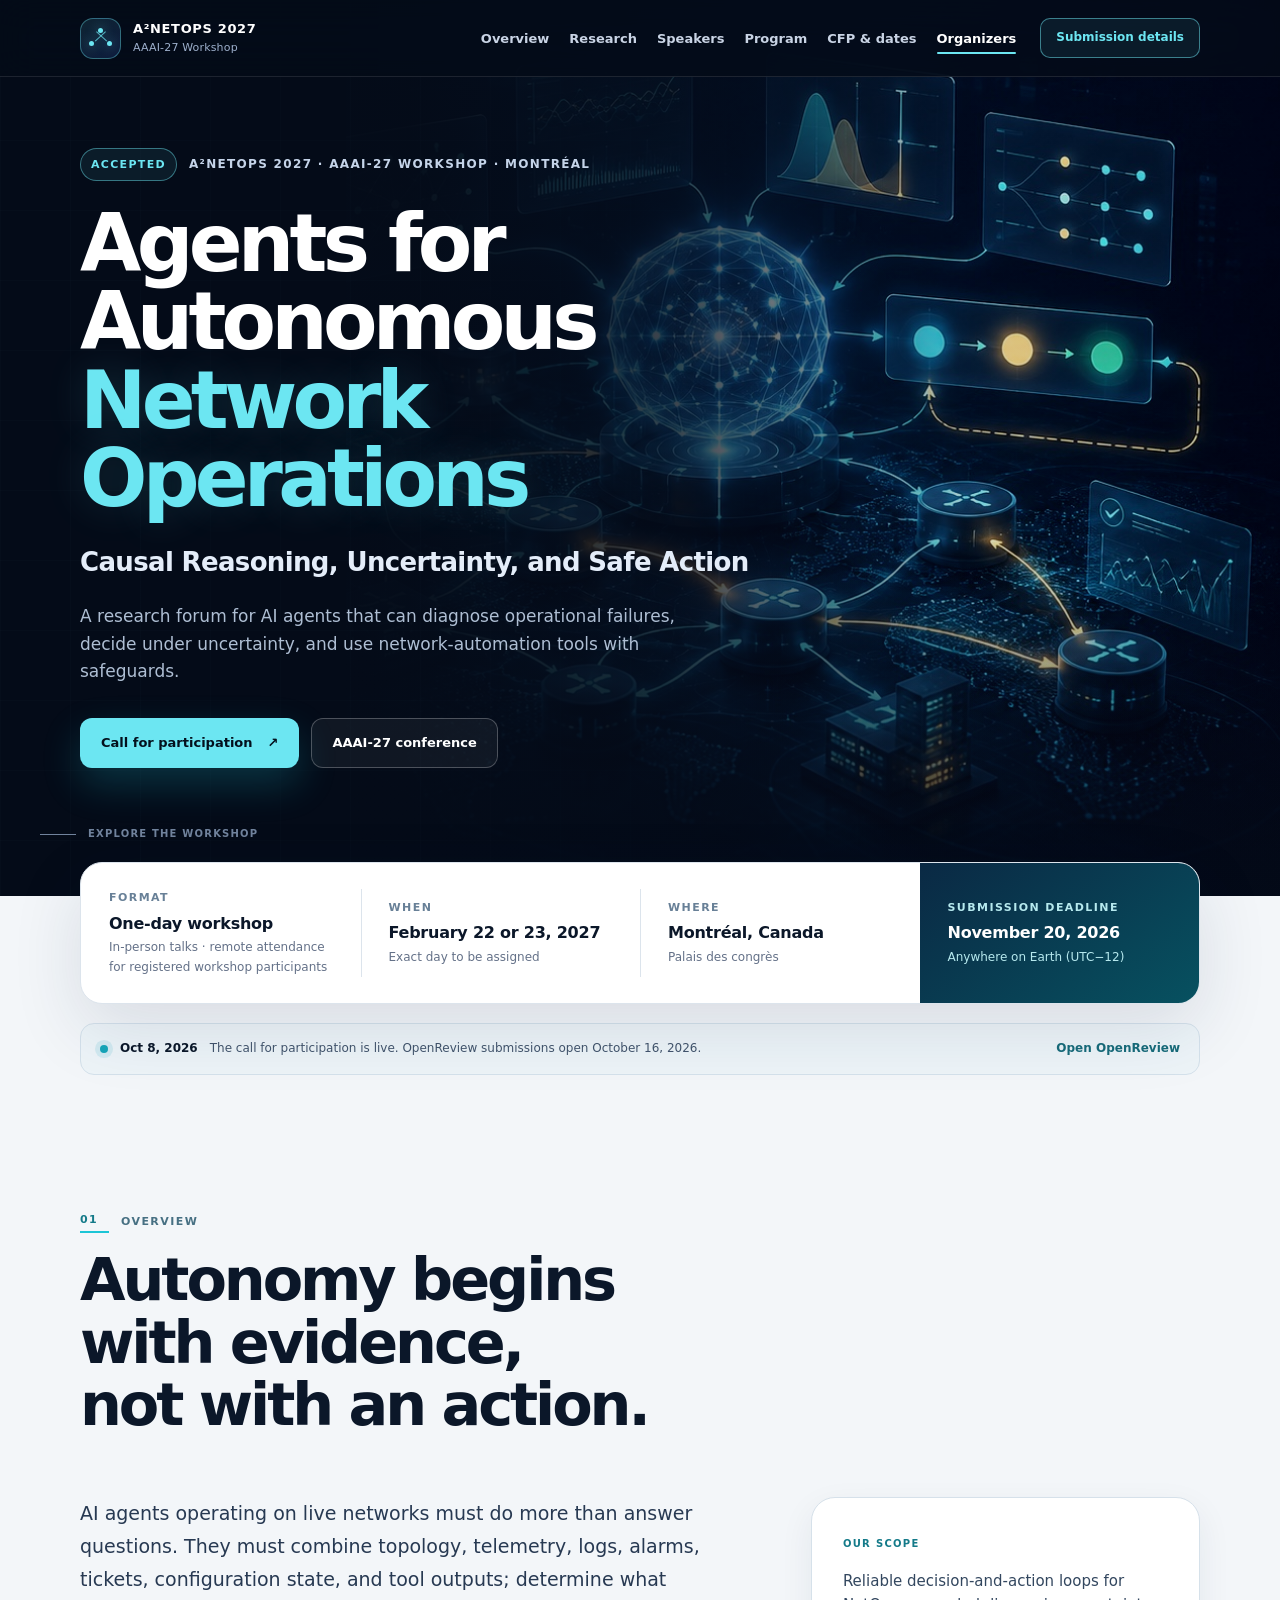
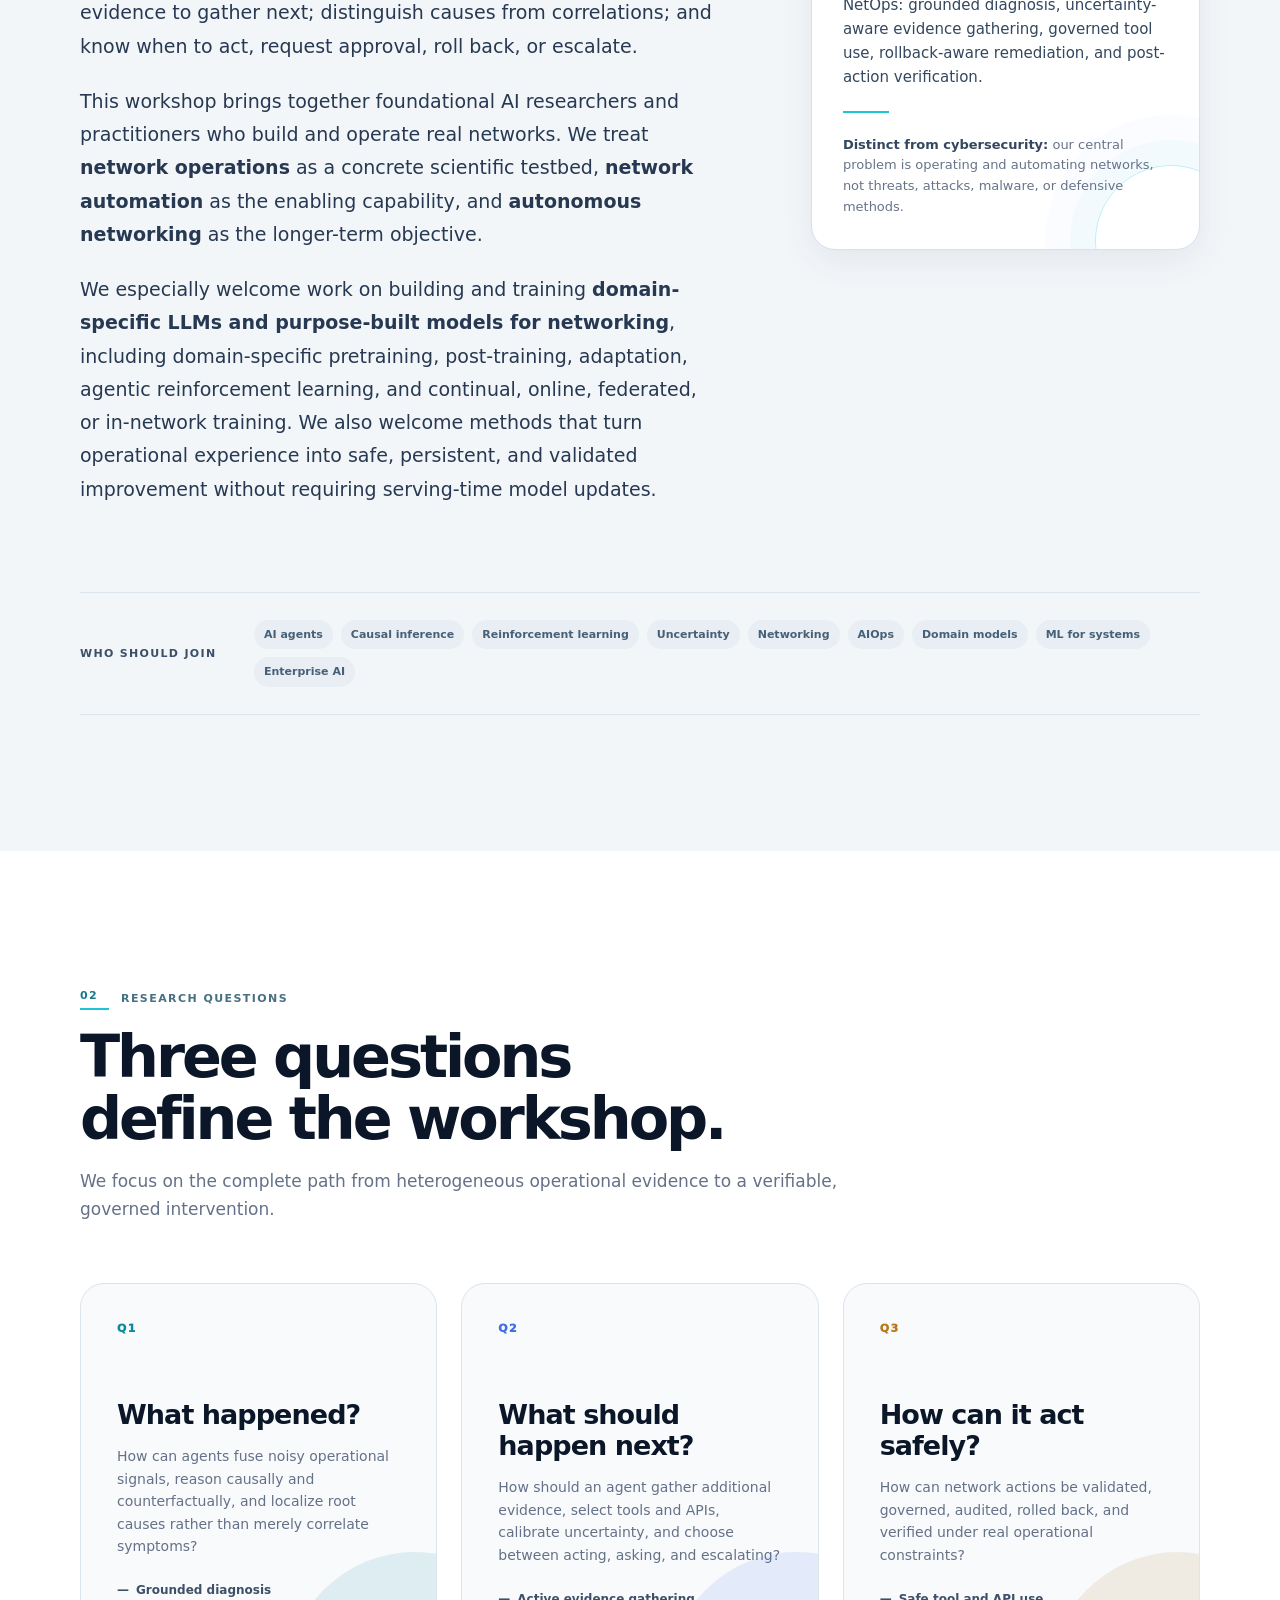
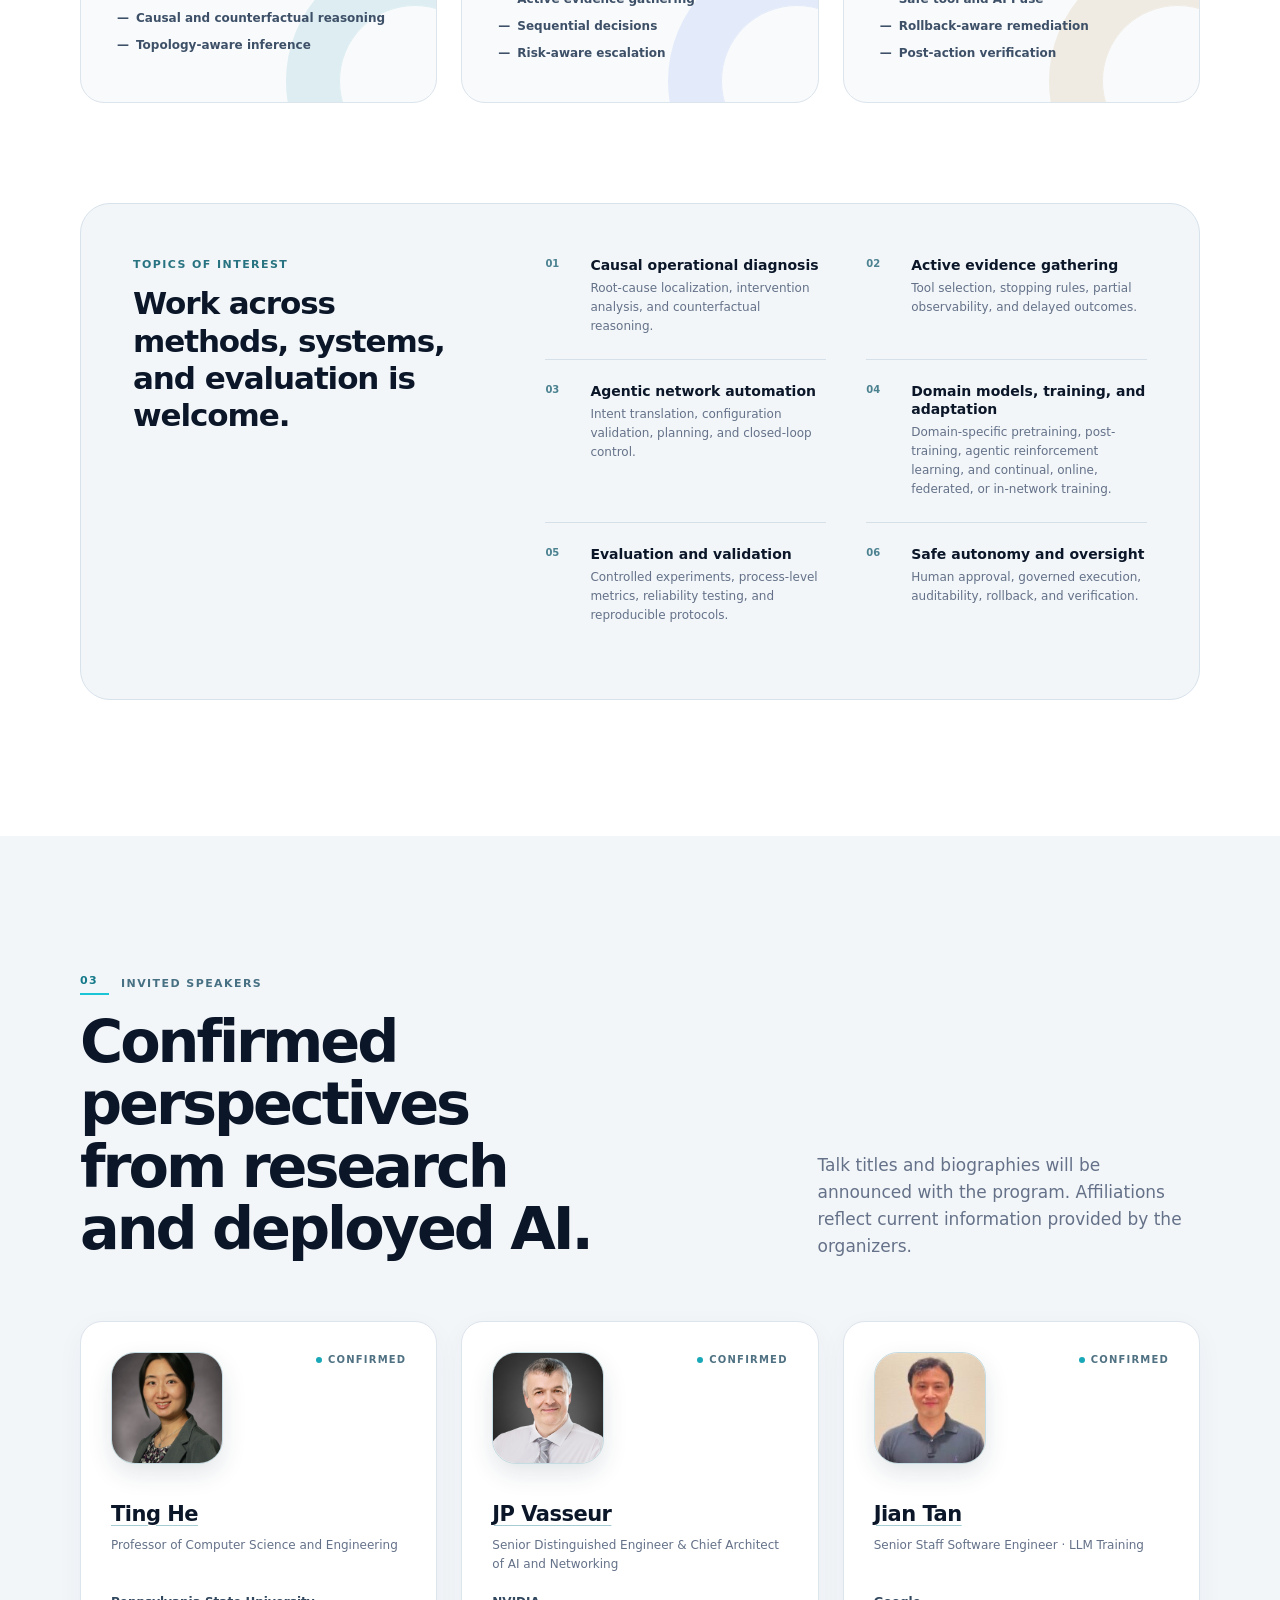
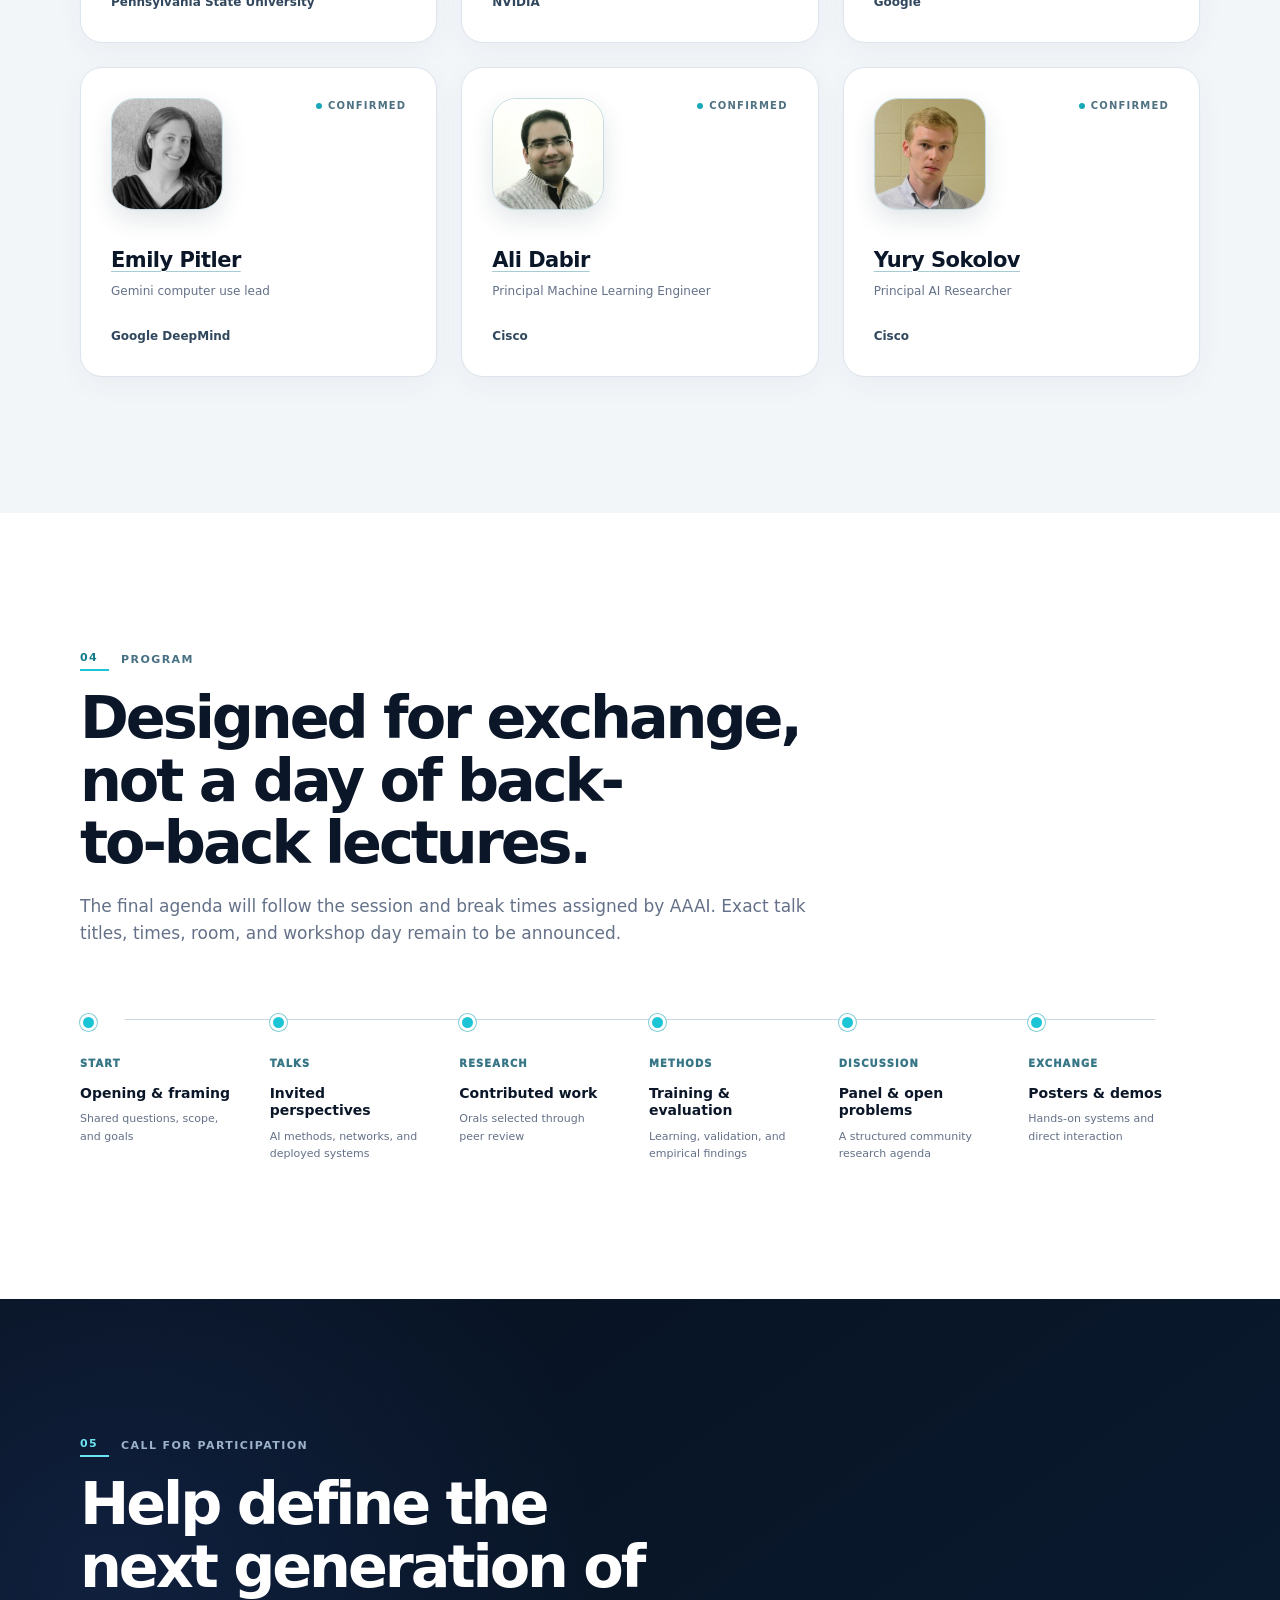
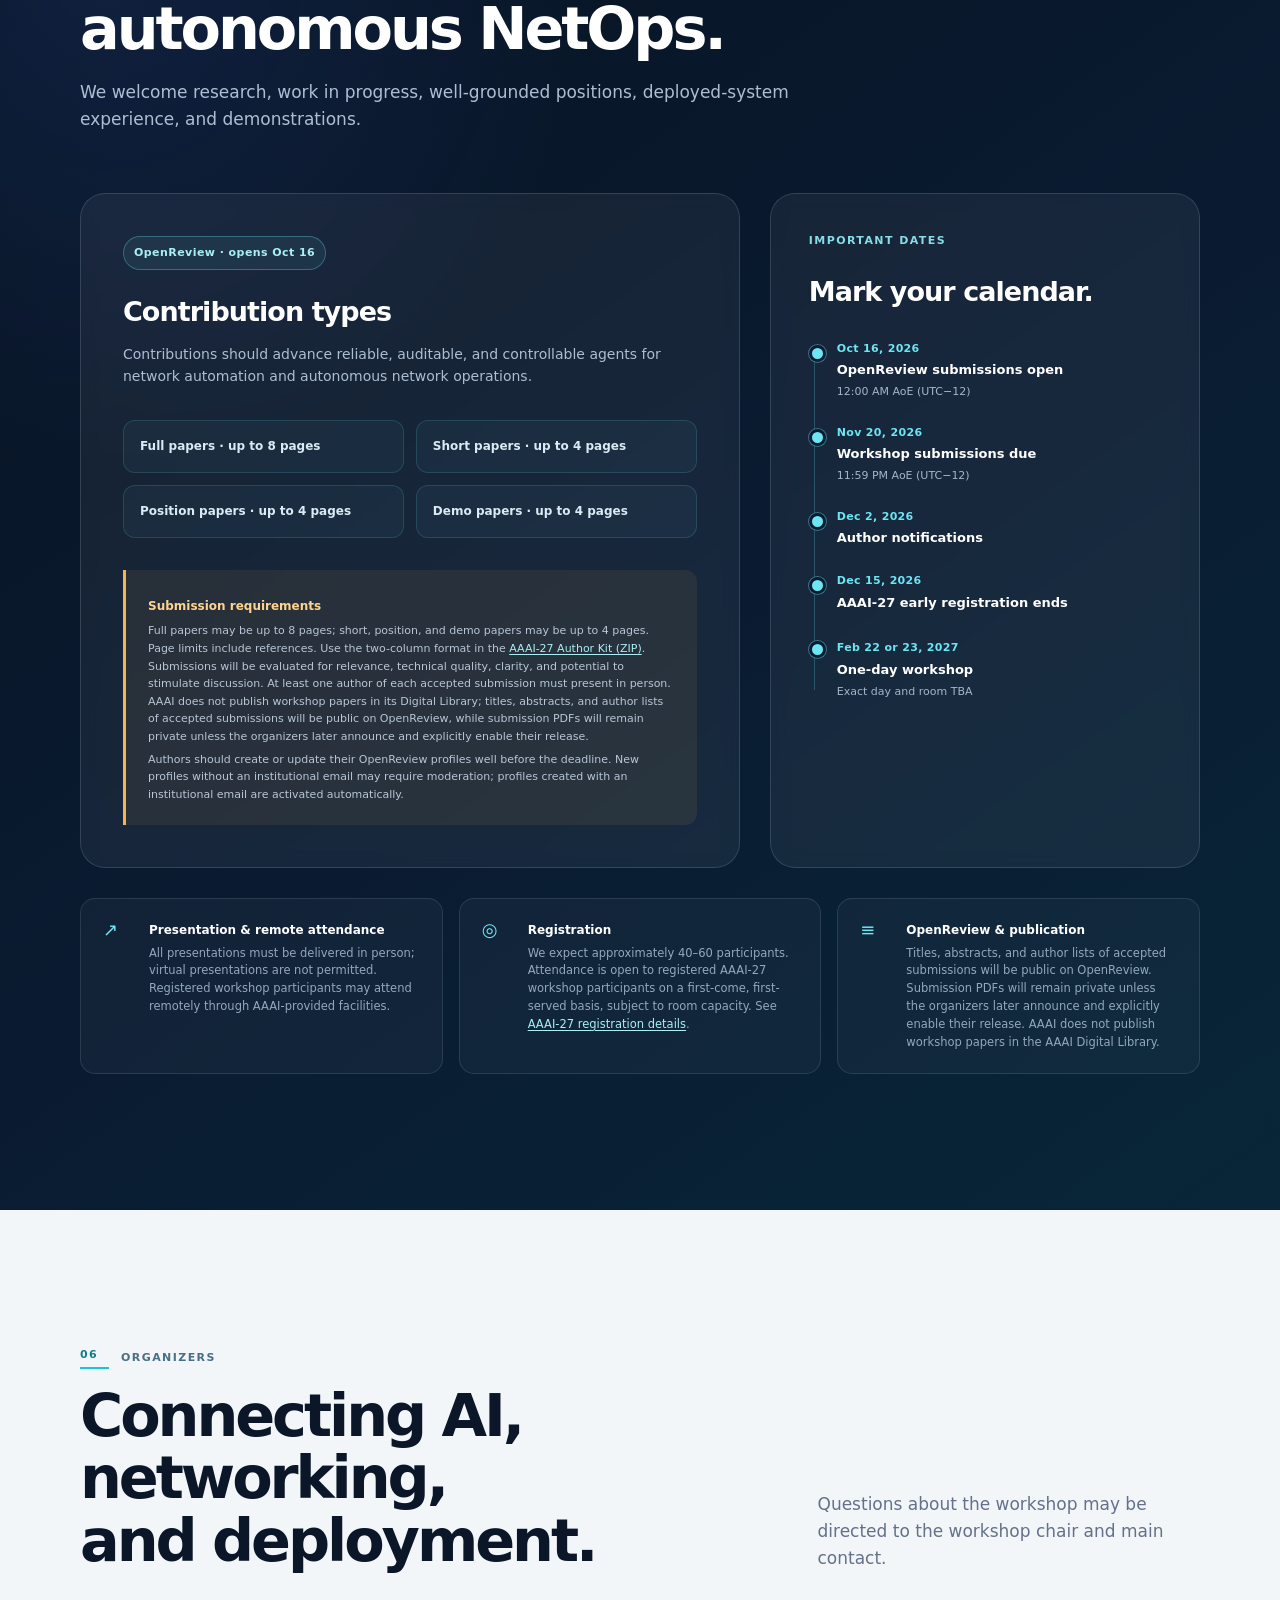
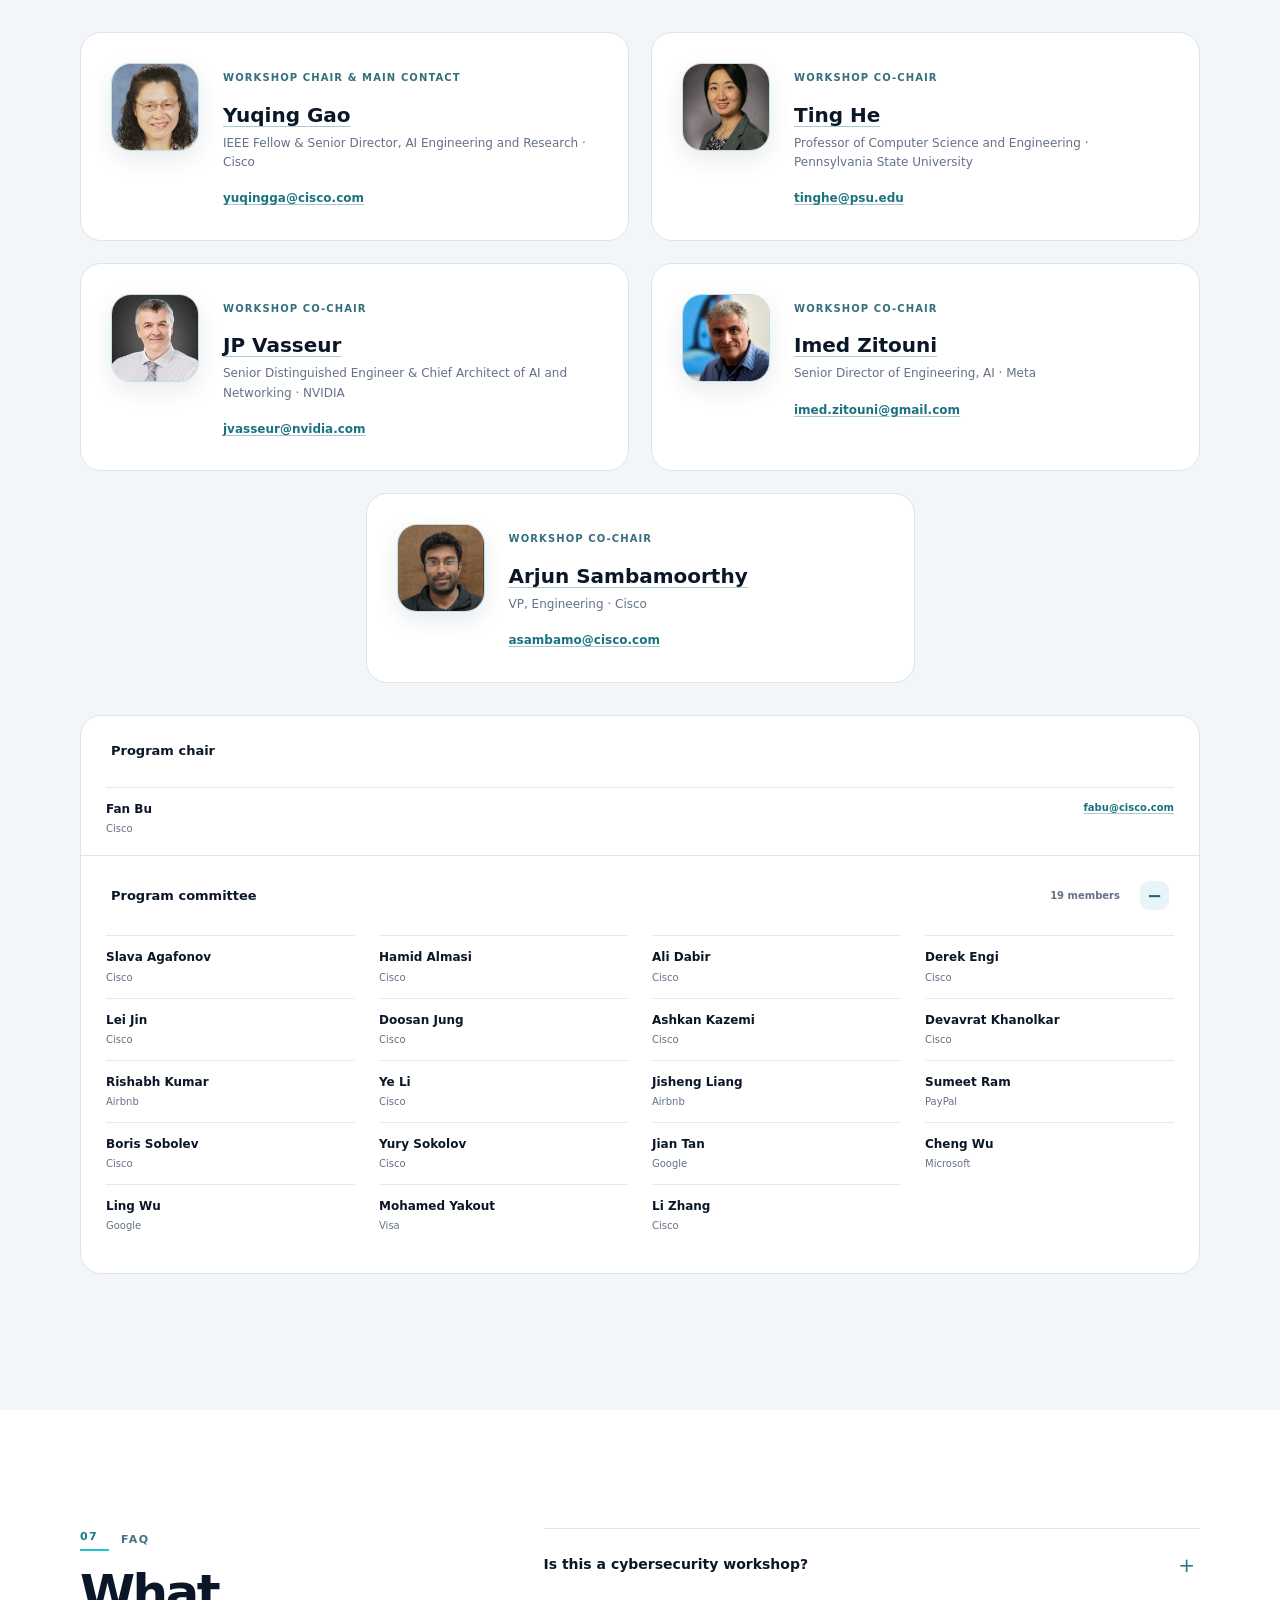
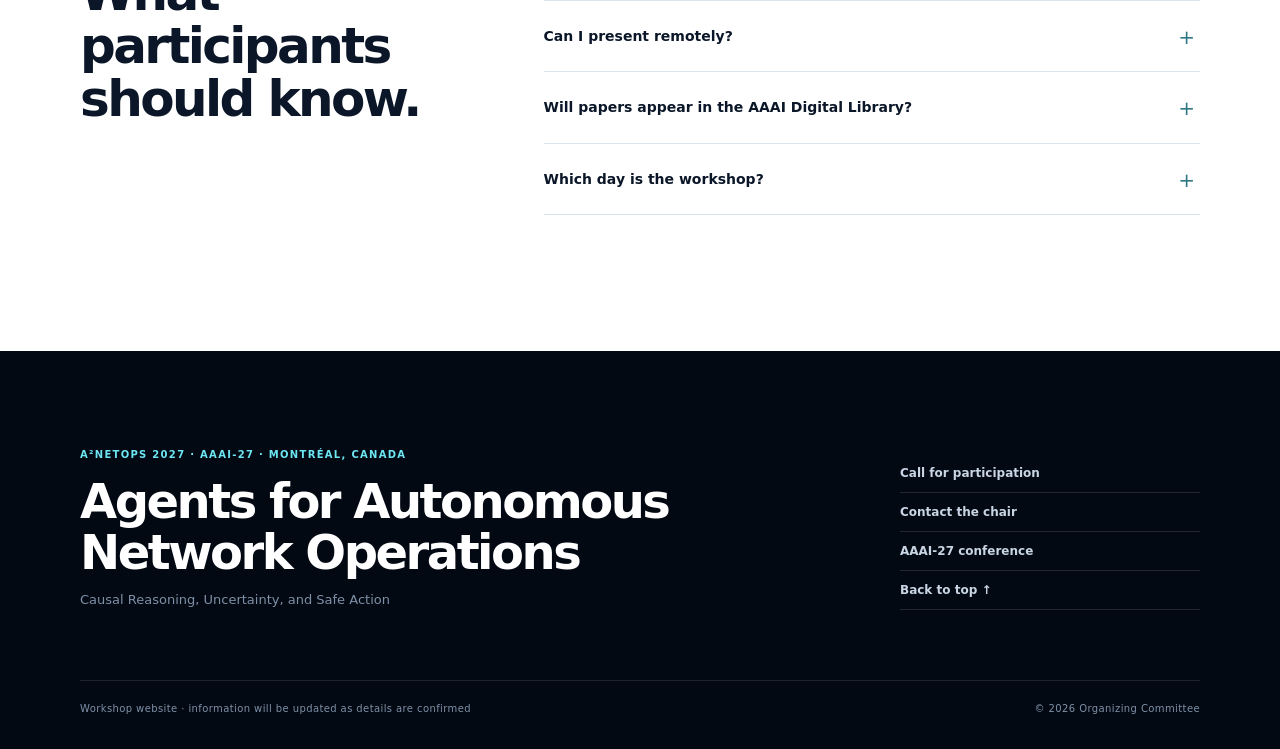
==== index.html @ fc9bc971 "Update Emily Pitler role" ====
<!doctype html>
<html lang="en">
<head>
  <meta charset="utf-8">
  <meta name="viewport" content="width=device-width, initial-scale=1">
  <meta name="description" content="A2NetOps 2027, the AAAI-27 workshop on reliable AI agents for autonomous network operations, causal reasoning, uncertainty, and safe action.">
  <meta name="theme-color" content="#040b18">
  <meta property="og:type" content="website">
  <meta property="og:title" content="A2NetOps 2027 | AAAI-27 Workshop on Autonomous Network Operations">
  <meta property="og:description" content="Causal reasoning, calibrated uncertainty, and safe agentic automation for autonomous network operations.">
  <meta property="og:url" content="https://a2netops.github.io/">
  <meta property="og:image" content="https://a2netops.github.io/assets/hero-autonomous-netops.jpg">
  <meta property="og:image:alt" content="Abstract network topology connected to an AI reasoning and control loop">
  <meta name="twitter:card" content="summary_large_image">
  <title>A2NetOps 2027 | AAAI-27 Workshop on Autonomous Network Operations</title>
  <link rel="canonical" href="https://a2netops.github.io/">
  <link rel="icon" href="assets/favicon.svg" type="image/svg+xml">
  <link rel="preload" as="image" href="assets/hero-autonomous-netops.jpg">
  <link rel="stylesheet" href="styles.css?v=20260928-unified">
  <script src="site.js" defer></script>
</head>
<body>
  <a class="skip-link" href="#main">Skip to main content</a>

  <header class="site-header">
    <nav class="nav-shell" aria-label="Primary navigation">
      <a class="brand" href="#top" aria-label="A2NetOps 2027 workshop home">
        <span class="brand-signal" aria-hidden="true"><i></i><i></i><i></i></span>
        <span class="brand-copy"><strong>A²NetOps 2027</strong><small>AAAI-27 Workshop</small></span>
      </a>
      <button class="nav-toggle" type="button" aria-expanded="false" aria-controls="primary-links" aria-label="Open navigation">
        <span></span><span></span><span></span>
      </button>
      <div class="nav-panel" id="primary-links">
        <ul class="nav-links">
          <li><a href="#overview">Overview</a></li>
          <li><a href="#questions">Research</a></li>
          <li><a href="#speakers">Speakers</a></li>
          <li><a href="#program">Program</a></li>
          <li><a href="#participate">CFP &amp; dates</a></li>
          <li><a href="#organizers">Organizers</a></li>
        </ul>
        <a class="nav-cta" href="#participate">Submission details</a>
      </div>
    </nav>
  </header>

  <main id="main">
    <section class="hero" id="top">
      <div class="hero-media" aria-hidden="true">
        <img src="assets/hero-autonomous-netops.jpg" alt="">
      </div>
      <div class="hero-shell">
        <div class="hero-copy-block">
          <div class="hero-kicker">
            <span class="accepted-badge">Accepted</span>
            <span>A²NetOps 2027 · AAAI-27 Workshop · Montréal</span>
          </div>
          <h1>Agents for Autonomous<br><em>Network Operations</em></h1>
          <p class="hero-subtitle">Causal Reasoning, Uncertainty, and Safe Action</p>
          <p class="hero-intro">A research forum for AI agents that can diagnose operational failures, decide under uncertainty, and use network-automation tools with safeguards.</p>
          <div class="hero-actions">
            <a class="button primary" href="#participate">Call for participation <span aria-hidden="true">↗</span></a>
            <a class="button ghost" href="https://aaai.org/conference/aaai/aaai-27/" target="_blank" rel="noopener">AAAI-27 conference</a>
          </div>
        </div>
      </div>
      <div class="hero-scroll" aria-hidden="true"><span></span>Explore the workshop</div>
    </section>

    <section class="fact-rail" aria-label="Workshop facts">
      <div class="fact-shell">
        <div class="fact"><span>Format</span><strong>One-day workshop</strong><small>In-person talks · remote attendance for registered workshop participants</small></div>
        <div class="fact"><span>When</span><strong>February 22 or 23, 2027</strong><small>Exact day to be assigned</small></div>
        <div class="fact"><span>Where</span><strong>Montréal, Canada</strong><small>Palais des congrès</small></div>
        <div class="fact accent"><span>Submission deadline</span><strong>November 20, 2026</strong><small>Anywhere on Earth (UTC−12)</small></div>
      </div>
    </section>

    <aside class="update-bar" aria-label="Latest update">
      <div class="page-shell update-shell">
        <span class="pulse" aria-hidden="true"></span>
        <time datetime="2026-10-08">Oct 8, 2026</time>
        <p>The call for participation is live. OpenReview submissions open October 16, 2026.</p>
        <a href="https://openreview.net/group?id=AAAI.org/2027/Workshop/A2NetOps" target="_blank" rel="noopener">Open OpenReview</a>
      </div>
    </aside>

    <section class="section" id="overview">
      <div class="page-shell">
        <div class="section-head wide">
          <p class="section-index"><span>01</span> Overview</p>
          <h2>Autonomy begins with evidence,<br>not with an action.</h2>
        </div>
        <div class="overview-grid">
          <div class="lead-copy">
            <p>AI agents operating on live networks must do more than answer questions. They must combine topology, telemetry, logs, alarms, tickets, configuration state, and tool outputs; determine what evidence to gather next; distinguish causes from correlations; and know when to act, request approval, roll back, or escalate.</p>
            <p>This workshop brings together foundational AI researchers and practitioners who build and operate real networks. We treat <strong>network operations</strong> as a concrete scientific testbed, <strong>network automation</strong> as the enabling capability, and <strong>autonomous networking</strong> as the longer-term objective.</p>
            <p>We especially welcome work on building and training <strong>domain-specific LLMs and purpose-built models for networking</strong>, including domain-specific pretraining, post-training, adaptation, agentic reinforcement learning, and continual, online, federated, or in-network training. We also welcome methods that turn operational experience into safe, persistent, and validated improvement without requiring serving-time model updates.</p>
          </div>
          <aside class="scope-card">
            <span class="scope-label">Our scope</span>
            <p>Reliable decision-and-action loops for NetOps: grounded diagnosis, uncertainty-aware evidence gathering, governed tool use, rollback-aware remediation, and post-action verification.</p>
            <div class="scope-divider"></div>
            <p class="scope-note"><strong>Distinct from cybersecurity:</strong> our central problem is operating and automating networks, not threats, attacks, malware, or defensive methods.</p>
          </aside>
        </div>
        <div class="audience-strip">
          <span>Who should join</span>
          <ul>
            <li>AI agents</li><li>Causal inference</li><li>Reinforcement learning</li><li>Uncertainty</li><li>Networking</li><li>AIOps</li><li>Domain models</li><li>ML for systems</li><li>Enterprise AI</li>
          </ul>
        </div>
      </div>
    </section>

    <section class="section research-section" id="questions">
      <div class="page-shell">
        <div class="section-head">
          <p class="section-index"><span>02</span> Research questions</p>
          <h2>Three questions define the workshop.</h2>
          <p>We focus on the complete path from heterogeneous operational evidence to a verifiable, governed intervention.</p>
        </div>
        <div class="question-grid">
          <article class="question-card cyan">
            <span class="question-no">Q1</span>
            <h3>What happened?</h3>
            <p>How can agents fuse noisy operational signals, reason causally and counterfactually, and localize root causes rather than merely correlate symptoms?</p>
            <ul><li>Grounded diagnosis</li><li>Causal and counterfactual reasoning</li><li>Topology-aware inference</li></ul>
          </article>
          <article class="question-card blue">
            <span class="question-no">Q2</span>
            <h3>What should happen next?</h3>
            <p>How should an agent gather additional evidence, select tools and APIs, calibrate uncertainty, and choose between acting, asking, and escalating?</p>
            <ul><li>Active evidence gathering</li><li>Sequential decisions</li><li>Risk-aware escalation</li></ul>
          </article>
          <article class="question-card amber">
            <span class="question-no">Q3</span>
            <h3>How can it act safely?</h3>
            <p>How can network actions be validated, governed, audited, rolled back, and verified under real operational constraints?</p>
            <ul><li>Safe tool and API use</li><li>Rollback-aware remediation</li><li>Post-action verification</li></ul>
          </article>
        </div>

        <div class="topic-board" aria-labelledby="topics-title">
          <div class="topic-board-head">
            <p class="micro-label">Topics of interest</p>
            <h3 id="topics-title">Work across methods, systems, and evaluation is welcome.</h3>
          </div>
          <div class="topic-list">
            <article><span>01</span><div><h4>Causal operational diagnosis</h4><p>Root-cause localization, intervention analysis, and counterfactual reasoning.</p></div></article>
            <article><span>02</span><div><h4>Active evidence gathering</h4><p>Tool selection, stopping rules, partial observability, and delayed outcomes.</p></div></article>
            <article><span>03</span><div><h4>Agentic network automation</h4><p>Intent translation, configuration validation, planning, and closed-loop control.</p></div></article>
            <article><span>04</span><div><h4>Domain models, training, and adaptation</h4><p>Domain-specific pretraining, post-training, agentic reinforcement learning, and continual, online, federated, or in-network training.</p></div></article>
            <article><span>05</span><div><h4>Evaluation and validation</h4><p>Controlled experiments, process-level metrics, reliability testing, and reproducible protocols.</p></div></article>
            <article><span>06</span><div><h4>Safe autonomy and oversight</h4><p>Human approval, governed execution, auditability, rollback, and verification.</p></div></article>
          </div>
        </div>
      </div>
    </section>

    <section class="section" id="speakers">
      <div class="page-shell">
        <div class="section-head split-head">
          <div>
            <p class="section-index"><span>03</span> Invited speakers</p>
            <h2>Confirmed perspectives from research and deployed AI.</h2>
          </div>
          <p>Talk titles and biographies will be announced with the program. Affiliations reflect current information provided by the organizers.</p>
        </div>
        <div class="speaker-grid">
          <article class="speaker-card"><img class="speaker-photo" src="assets/people/ting-he.jpg" alt="" width="224" height="224" loading="lazy" decoding="async"><span class="confirmed">Confirmed</span><h3><a class="person-link" href="https://pure.psu.edu/en/persons/ting-he/" target="_blank" rel="noopener">Ting He</a></h3><p>Professor of Computer Science and Engineering</p><strong>Pennsylvania State University</strong></article>
          <article class="speaker-card"><img class="speaker-photo" src="assets/people/jp-vasseur.jpg" alt="" width="224" height="224" loading="lazy" decoding="async"><span class="confirmed">Confirmed</span><h3><a class="person-link" href="https://jpvasseur.me/" target="_blank" rel="noopener">JP Vasseur</a></h3><p>Senior Distinguished Engineer &amp; Chief Architect of AI and Networking</p><strong>NVIDIA</strong></article>
          <article class="speaker-card"><img class="speaker-photo" src="assets/people/jian-tan.jpg" alt="" width="224" height="224" loading="lazy" decoding="async"><span class="confirmed">Confirmed</span><h3><a class="person-link" href="https://www.linkedin.com/in/jian-tan-a15519" target="_blank" rel="noopener">Jian Tan</a></h3><p>Senior Staff Software Engineer · LLM Training</p><strong>Google</strong></article>
          <article class="speaker-card"><img class="speaker-photo" src="assets/people/emily-pitler.jpg" alt="" width="224" height="224" loading="lazy" decoding="async"><span class="confirmed">Confirmed</span><h3><a class="person-link" href="https://www.linkedin.com/in/emily-pitler-93b7291" target="_blank" rel="noopener">Emily Pitler</a></h3><p>Gemini computer use lead</p><strong>Google DeepMind</strong></article>
          <article class="speaker-card"><img class="speaker-photo" src="assets/people/ali-dabir.jpg" alt="" width="224" height="224" loading="lazy" decoding="async"><span class="confirmed">Confirmed</span><h3><a class="person-link" href="https://www.linkedin.com/in/alidabir" target="_blank" rel="noopener">Ali Dabir</a></h3><p>Principal Machine Learning Engineer</p><strong>Cisco</strong></article>
          <article class="speaker-card"><img class="speaker-photo" src="assets/people/yury-sokolov.jpg" alt="" width="224" height="224" loading="lazy" decoding="async"><span class="confirmed">Confirmed</span><h3><a class="person-link" href="https://www.linkedin.com/in/ysokol" target="_blank" rel="noopener">Yury Sokolov</a></h3><p>Principal AI Researcher</p><strong>Cisco</strong></article>
        </div>
      </div>
    </section>

    <section class="section program-section" id="program">
      <div class="page-shell">
        <div class="section-head">
          <p class="section-index"><span>04</span> Program</p>
          <h2>Designed for exchange, not a day of back-to-back lectures.</h2>
          <p>The final agenda will follow the session and break times assigned by AAAI. Exact talk titles, times, room, and workshop day remain to be announced.</p>
        </div>
        <div class="program-flow" aria-label="Planned workshop format">
          <article><span class="program-time">Start</span><strong>Opening &amp; framing</strong><p>Shared questions, scope, and goals</p></article>
          <article><span class="program-time">Talks</span><strong>Invited perspectives</strong><p>AI methods, networks, and deployed systems</p></article>
          <article><span class="program-time">Research</span><strong>Contributed work</strong><p>Orals selected through peer review</p></article>
          <article><span class="program-time">Methods</span><strong>Training &amp; evaluation</strong><p>Learning, validation, and empirical findings</p></article>
          <article><span class="program-time">Discussion</span><strong>Panel &amp; open problems</strong><p>A structured community research agenda</p></article>
          <article><span class="program-time">Exchange</span><strong>Posters &amp; demos</strong><p>Hands-on systems and direct interaction</p></article>
        </div>
      </div>
    </section>

    <section class="section participate-section" id="participate">
      <div class="page-shell">
        <div class="section-head light-head">
          <p class="section-index light"><span>05</span> Call for participation</p>
          <h2>Help define the next generation of autonomous NetOps.</h2>
          <p>We welcome research, work in progress, well-grounded positions, deployed-system experience, and demonstrations.</p>
        </div>
        <div class="participate-grid">
          <div class="call-card">
            <div class="call-card-head">
              <a class="status-pill dark-pill" href="https://openreview.net/group?id=AAAI.org/2027/Workshop/A2NetOps" target="_blank" rel="noopener">OpenReview · opens Oct 16</a>
              <h3>Contribution types</h3>
              <p>Contributions should advance reliable, auditable, and controllable agents for network automation and autonomous network operations.</p>
            </div>
            <div class="submission-grid">
              <span>Full papers · up to 8 pages</span><span>Short papers · up to 4 pages</span><span>Position papers · up to 4 pages</span><span>Demo papers · up to 4 pages</span>
            </div>
            <div class="pending-policy">
              <strong>Submission requirements</strong>
              <p>Full papers may be up to 8 pages; short, position, and demo papers may be up to 4 pages. Page limits include references. Use the two-column format in the <a href="https://aaai.org/authorkit27/" target="_blank" rel="noopener">AAAI-27 Author Kit (ZIP)</a>. Submissions will be evaluated for relevance, technical quality, clarity, and potential to stimulate discussion. At least one author of each accepted submission must present in person. AAAI does not publish workshop papers in its Digital Library; titles, abstracts, and author lists of accepted submissions will be public on OpenReview, while submission PDFs will remain private unless the organizers later announce and explicitly enable their release.</p>
              <p>Authors should create or update their OpenReview profiles well before the deadline. New profiles without an institutional email may require moderation; profiles created with an institutional email are activated automatically.</p>
            </div>
          </div>
          <aside class="dates-card" aria-labelledby="dates-title">
            <p class="micro-label">Important dates</p>
            <h3 id="dates-title">Mark your calendar.</h3>
            <ol class="date-list">
              <li><time datetime="2026-10-16">Oct 16, 2026</time><span>OpenReview submissions open</span><small>12:00 AM AoE (UTC−12)</small></li>
              <li><time datetime="2026-11-20">Nov 20, 2026</time><span>Workshop submissions due</span><small>11:59 PM AoE (UTC−12)</small></li>
              <li><time datetime="2026-12-02">Dec 2, 2026</time><span>Author notifications</span></li>
              <li><time datetime="2026-12-15">Dec 15, 2026</time><span>AAAI-27 early registration ends</span></li>
              <li><span class="date-window">Feb 22 or 23, 2027</span><span>One-day workshop</span><small>Exact day and room TBA</small></li>
            </ol>
          </aside>
        </div>
        <div class="policy-row">
          <article><span aria-hidden="true">↗</span><div><strong>Presentation &amp; remote attendance</strong><p>All presentations must be delivered in person; virtual presentations are not permitted. Registered workshop participants may attend remotely through AAAI-provided facilities.</p></div></article>
          <article><span aria-hidden="true">◎</span><div><strong>Registration</strong><p>We expect approximately 40–60 participants. Attendance is open to registered AAAI-27 workshop participants on a first-come, first-served basis, subject to room capacity. See <a href="https://aaai.org/conference/aaai/aaai-27/aaai-27-registration/" target="_blank" rel="noopener">AAAI-27 registration details</a>.</p></div></article>
          <article><span aria-hidden="true">≡</span><div><strong>OpenReview &amp; publication</strong><p>Titles, abstracts, and author lists of accepted submissions will be public on OpenReview. Submission PDFs will remain private unless the organizers later announce and explicitly enable their release. AAAI does not publish workshop papers in the AAAI Digital Library.</p></div></article>
        </div>
      </div>
    </section>

    <section class="section" id="organizers">
      <div class="page-shell">
        <div class="section-head split-head">
          <div>
            <p class="section-index"><span>06</span> Organizers</p>
            <h2>Connecting AI, networking, and deployment.</h2>
          </div>
          <p>Questions about the workshop may be directed to the workshop chair and main contact.</p>
        </div>
        <div class="organizer-grid">
          <article class="organizer-card"><img class="organizer-photo" src="assets/people/yuqing-gao.jpg" alt="" width="176" height="176" loading="lazy" decoding="async"><div><span class="team-role">Workshop chair &amp; main contact</span><h3><a class="person-link" href="https://blogs.cisco.com/author/yuqingga" target="_blank" rel="noopener">Yuqing Gao</a></h3><p>IEEE Fellow &amp; Senior Director, AI Engineering and Research · Cisco</p><a class="organizer-email" href="mailto:yuqingga@cisco.com">yuqingga@cisco.com</a></div></article>
          <article class="organizer-card"><img class="organizer-photo" src="assets/people/ting-he.jpg" alt="" width="176" height="176" loading="lazy" decoding="async"><div><span class="team-role">Workshop co-chair</span><h3><a class="person-link" href="https://pure.psu.edu/en/persons/ting-he/" target="_blank" rel="noopener">Ting He</a></h3><p>Professor of Computer Science and Engineering · Pennsylvania State University</p><a class="organizer-email" href="mailto:tinghe@psu.edu">tinghe@psu.edu</a></div></article>
          <article class="organizer-card"><img class="organizer-photo" src="assets/people/jp-vasseur.jpg" alt="" width="176" height="176" loading="lazy" decoding="async"><div><span class="team-role">Workshop co-chair</span><h3><a class="person-link" href="https://jpvasseur.me/" target="_blank" rel="noopener">JP Vasseur</a></h3><p>Senior Distinguished Engineer &amp; Chief Architect of AI and Networking · NVIDIA</p><a class="organizer-email" href="mailto:jvasseur@nvidia.com">jvasseur@nvidia.com</a></div></article>
          <article class="organizer-card"><img class="organizer-photo portrait-wide" src="assets/people/imed-zitouni.jpg" alt="" width="176" height="176" loading="lazy" decoding="async"><div><span class="team-role">Workshop co-chair</span><h3><a class="person-link" href="https://www.linkedin.com/in/imed-zitouni-0829" target="_blank" rel="noopener">Imed Zitouni</a></h3><p>Senior Director of Engineering, AI · Meta</p><a class="organizer-email" href="mailto:imed.zitouni@gmail.com">imed.zitouni@gmail.com</a></div></article>
          <article class="organizer-card"><img class="organizer-photo" src="assets/people/arjun-sambamoorthy.jpg" alt="" width="176" height="176" loading="lazy" decoding="async"><div><span class="team-role">Workshop co-chair</span><h3><a class="person-link" href="https://blogs.cisco.com/author/asambamo" target="_blank" rel="noopener">Arjun Sambamoorthy</a></h3><p>VP, Engineering · Cisco</p><a class="organizer-email" href="mailto:asambamo@cisco.com">asambamo@cisco.com</a></div></article>
        </div>

        <div class="program-team-card">
          <div class="program-chair-heading">Program chair</div>
          <div class="program-chair-entry">
            <div class="program-chair-person"><strong>Fan Bu</strong><span>Cisco</span></div>
            <a class="organizer-email program-chair-email" href="mailto:fabu@cisco.com">fabu@cisco.com</a>
          </div>

          <details class="committee" open>
            <summary><span>Program committee</span><small>19 members</small></summary>
            <ul class="committee-list">
              <li><strong>Slava Agafonov</strong><span>Cisco</span></li>
              <li><strong>Hamid Almasi</strong><span>Cisco</span></li>
              <li><strong>Ali Dabir</strong><span>Cisco</span></li>
              <li><strong>Derek Engi</strong><span>Cisco</span></li>
              <li><strong>Lei Jin</strong><span>Cisco</span></li>
              <li><strong>Doosan Jung</strong><span>Cisco</span></li>
              <li><strong>Ashkan Kazemi</strong><span>Cisco</span></li>
              <li><strong>Devavrat Khanolkar</strong><span>Cisco</span></li>
              <li><strong>Rishabh Kumar</strong><span>Airbnb</span></li>
              <li><strong>Ye Li</strong><span>Cisco</span></li>
              <li><strong>Jisheng Liang</strong><span>Airbnb</span></li>
              <li><strong>Sumeet Ram</strong><span>PayPal</span></li>
              <li><strong>Boris Sobolev</strong><span>Cisco</span></li>
              <li><strong>Yury Sokolov</strong><span>Cisco</span></li>
              <li><strong>Jian Tan</strong><span>Google</span></li>
              <li><strong>Cheng Wu</strong><span>Microsoft</span></li>
              <li><strong>Ling Wu</strong><span>Google</span></li>
              <li><strong>Mohamed Yakout</strong><span>Visa</span></li>
              <li><strong>Li Zhang</strong><span>Cisco</span></li>
            </ul>
          </details>
        </div>
      </div>
    </section>

    <section class="section faq-section" id="faq">
      <div class="page-shell faq-layout">
        <div>
          <p class="section-index"><span>07</span> FAQ</p>
          <h2>What participants should know.</h2>
        </div>
        <div class="faq-list">
          <details><summary>Is this a cybersecurity workshop?</summary><p>No. The workshop focuses on network operations, network automation, and autonomous networking rather than threat, attack, malware, or defense methods.</p></details>
          <details><summary>Can I present remotely?</summary><p>No. All presentations must be delivered in person; virtual presentations are not permitted. Registered workshop participants may attend remotely through AAAI-provided facilities.</p></details>
          <details><summary>Will papers appear in the AAAI Digital Library?</summary><p>No. AAAI does not publish workshop papers in the AAAI Digital Library. Titles, abstracts, and author lists of accepted submissions will be public on OpenReview; submission PDFs will remain private unless the organizers later announce and explicitly enable their release.</p></details>
          <details><summary>Which day is the workshop?</summary><p>AAAI-27 workshops run February 22–23, 2027. The exact day and room for this one-day workshop will be posted after AAAI assigns them.</p></details>
        </div>
      </div>
    </section>
  </main>

  <footer class="site-footer">
    <div class="page-shell footer-grid">
      <div>
        <p class="footer-kicker">A²NetOps 2027 · AAAI-27 · Montréal, Canada</p>
        <h2>Agents for Autonomous Network Operations</h2>
        <p>Causal Reasoning, Uncertainty, and Safe Action</p>
      </div>
      <div class="footer-links">
        <a href="#participate">Call for participation</a>
        <a href="mailto:yuqingga@cisco.com">Contact the chair</a>
        <a href="https://aaai.org/conference/aaai/aaai-27/" target="_blank" rel="noopener">AAAI-27 conference</a>
        <a href="#top">Back to top ↑</a>
      </div>
    </div>
    <div class="page-shell footer-bottom">
      <span>Workshop website · information will be updated as details are confirmed</span>
      <span>© 2026 Organizing Committee</span>
    </div>
  </footer>
</body>
</html>
---- styles.css ----
:root {
  --ink: #0b1729;
  --ink-soft: #304058;
  --muted: #647188;
  --paper: #f3f6f9;
  --white: #ffffff;
  --navy: #040b18;
  --navy-2: #07152a;
  --navy-3: #0b2340;
  --cyan: #6ce6f2;
  --cyan-strong: #1bc5d6;
  --blue: #4b7bff;
  --amber: #f3b454;
  --line: #dce4ec;
  --line-dark: rgba(172, 213, 233, 0.18);
  --shadow: 0 24px 70px rgba(23, 42, 75, 0.12);
  --shadow-soft: 0 12px 34px rgba(23, 42, 75, 0.07);
  --radius: 24px;
  --page: min(1120px, calc(100% - 64px));
}

* { box-sizing: border-box; }

html {
  scroll-behavior: smooth;
  scroll-padding-top: 90px;
}

body {
  margin: 0;
  color: var(--ink);
  background: var(--paper);
  font-family: "Avenir Next", Avenir, Inter, ui-sans-serif, system-ui, -apple-system, BlinkMacSystemFont, "Segoe UI", sans-serif;
  line-height: 1.6;
  text-rendering: optimizeLegibility;
  -webkit-font-smoothing: antialiased;
}

body.nav-open { overflow: hidden; }

img { max-width: 100%; }
a { color: inherit; }

a:focus-visible,
button:focus-visible,
summary:focus-visible {
  outline: 3px solid var(--white);
  outline-offset: 4px;
  box-shadow: 0 0 0 7px #0b7180;
}

.skip-link {
  position: fixed;
  top: 10px;
  left: 10px;
  z-index: 1000;
  transform: translateY(-170%);
  padding: 10px 15px;
  border-radius: 10px;
  color: var(--navy);
  background: var(--white);
  font-size: 14px;
  font-weight: 800;
}

.skip-link:focus { transform: translateY(0); }

.page-shell {
  width: var(--page);
  margin-inline: auto;
}

/* Header */

.site-header {
  position: fixed;
  inset: 0 0 auto;
  z-index: 100;
  border-bottom: 1px solid rgba(255, 255, 255, 0.1);
  background: rgba(4, 11, 24, 0.82);
  backdrop-filter: blur(18px) saturate(130%);
  -webkit-backdrop-filter: blur(18px) saturate(130%);
  transition: background 180ms ease, box-shadow 180ms ease;
}

.site-header.scrolled {
  background: rgba(4, 11, 24, 0.95);
  box-shadow: 0 10px 28px rgba(0, 0, 0, 0.14);
}

.nav-shell {
  width: var(--page);
  min-height: 76px;
  margin-inline: auto;
  display: flex;
  align-items: center;
  justify-content: space-between;
  gap: 24px;
}

.brand {
  min-width: max-content;
  display: inline-flex;
  align-items: center;
  gap: 12px;
  color: var(--white);
  text-decoration: none;
}

.brand-signal {
  position: relative;
  width: 41px;
  height: 41px;
  display: grid;
  place-items: center;
  border: 1px solid rgba(108, 230, 242, 0.38);
  border-radius: 13px;
  background: linear-gradient(145deg, rgba(108, 230, 242, 0.12), rgba(75, 123, 255, 0.16));
}

.brand-signal i {
  position: absolute;
  width: 5px;
  height: 5px;
  border-radius: 50%;
  background: var(--cyan);
  box-shadow: 0 0 12px rgba(108, 230, 242, 0.72);
}

.brand-signal i:nth-child(1) { transform: translate(-9px, 5px); }
.brand-signal i:nth-child(2) { transform: translate(0, -8px); }
.brand-signal i:nth-child(3) { transform: translate(9px, 5px); }

.brand-signal::before,
.brand-signal::after {
  content: "";
  position: absolute;
  width: 14px;
  height: 1px;
  background: rgba(108, 230, 242, 0.74);
  transform-origin: center;
}

.brand-signal::before { transform: rotate(-42deg) translate(1px, -2px); }
.brand-signal::after { transform: rotate(42deg) translate(-1px, -2px); }

.brand-copy { display: grid; line-height: 1.1; }
.brand-copy strong { font-size: 13px; letter-spacing: 0.05em; text-transform: uppercase; }
.brand-copy small { margin-top: 5px; color: #9eb1cd; font-size: 11px; letter-spacing: 0.015em; }

.nav-panel {
  display: flex;
  align-items: center;
  gap: 24px;
}

.nav-links {
  display: flex;
  align-items: center;
  gap: 20px;
  margin: 0;
  padding: 0;
  list-style: none;
}

.nav-links a {
  position: relative;
  color: #c9d4e5;
  text-decoration: none;
  font-size: 13px;
  font-weight: 700;
  white-space: nowrap;
  transition: color 160ms ease;
}

.nav-links a::after {
  content: "";
  position: absolute;
  left: 0;
  right: 100%;
  bottom: -8px;
  height: 2px;
  border-radius: 2px;
  background: var(--cyan);
  transition: right 160ms ease;
}

.nav-links a:hover,
.nav-links a.active { color: var(--white); }
.nav-links a:hover::after,
.nav-links a.active::after { right: 0; }

.nav-cta {
  min-height: 40px;
  display: inline-flex;
  align-items: center;
  padding: 0 15px;
  border: 1px solid rgba(108, 230, 242, 0.5);
  border-radius: 10px;
  color: var(--cyan);
  background: rgba(108, 230, 242, 0.08);
  text-decoration: none;
  font-size: 12px;
  font-weight: 850;
  white-space: nowrap;
  transition: background 160ms ease, color 160ms ease;
}

.nav-cta:hover { color: var(--navy); background: var(--cyan); }

.nav-toggle {
  display: none;
  width: 44px;
  height: 44px;
  padding: 11px;
  border: 1px solid rgba(255, 255, 255, 0.18);
  border-radius: 12px;
  background: rgba(255, 255, 255, 0.04);
  cursor: pointer;
}

.nav-toggle span {
  display: block;
  height: 2px;
  margin: 5px 0;
  border-radius: 4px;
  background: var(--white);
  transition: transform 180ms ease, opacity 180ms ease;
}

.nav-toggle[aria-expanded="true"] span:nth-child(1) { transform: translateY(7px) rotate(45deg); }
.nav-toggle[aria-expanded="true"] span:nth-child(2) { opacity: 0; }
.nav-toggle[aria-expanded="true"] span:nth-child(3) { transform: translateY(-7px) rotate(-45deg); }

/* Hero */

.hero {
  position: relative;
  min-height: 790px;
  overflow: hidden;
  isolation: isolate;
  color: var(--white);
  background: var(--navy);
}

.hero::before {
  content: "";
  position: absolute;
  inset: 0;
  z-index: -1;
  background:
    linear-gradient(90deg, #040b18 0%, rgba(4, 11, 24, 0.98) 32%, rgba(4, 11, 24, 0.76) 53%, rgba(4, 11, 24, 0.14) 78%),
    linear-gradient(0deg, rgba(4, 11, 24, 0.86), transparent 38%);
}

.hero::after {
  content: "";
  position: absolute;
  inset: 0;
  z-index: -1;
  opacity: 0.12;
  pointer-events: none;
  background-image:
    linear-gradient(rgba(140, 212, 235, 0.14) 1px, transparent 1px),
    linear-gradient(90deg, rgba(140, 212, 235, 0.14) 1px, transparent 1px);
  background-size: 70px 70px;
  mask-image: linear-gradient(90deg, black, transparent 75%);
}

.hero-media {
  position: absolute;
  z-index: -2;
  inset: 0 0 0 27%;
}

.hero-media img {
  width: 100%;
  height: 100%;
  display: block;
  object-fit: cover;
  object-position: center right;
  filter: saturate(0.95) contrast(1.05);
}

.hero-shell {
  width: var(--page);
  min-height: 790px;
  margin-inline: auto;
  padding: 148px 0 128px;
  display: flex;
  align-items: center;
}

.hero-copy-block { width: min(760px, 63%); }

.hero-kicker {
  display: flex;
  align-items: center;
  gap: 12px;
  margin-bottom: 24px;
  color: #c5d4e9;
  font-size: 12px;
  font-weight: 800;
  letter-spacing: 0.11em;
  text-transform: uppercase;
}

.accepted-badge {
  padding: 7px 10px 6px;
  border: 1px solid rgba(108, 230, 242, 0.45);
  border-radius: 999px;
  color: var(--cyan);
  background: rgba(108, 230, 242, 0.08);
  font-size: 11px;
}

.hero h1 {
  margin: 0;
  font-size: clamp(48px, 6.2vw, 82px);
  line-height: 0.99;
  letter-spacing: -0.06em;
  text-wrap: balance;
}

.hero h1 em {
  color: var(--cyan);
  font-style: normal;
  font-weight: inherit;
  text-shadow: 0 0 42px rgba(108, 230, 242, 0.16);
}

.hero-subtitle {
  margin: 23px 0 0;
  color: #e4edf9;
  font-size: clamp(19px, 2.2vw, 26px);
  font-weight: 650;
  letter-spacing: -0.025em;
}

.hero-intro {
  max-width: 650px;
  margin: 20px 0 0;
  color: #aebed3;
  font-size: 17px;
}

.hero-actions {
  margin-top: 33px;
  display: flex;
  flex-wrap: wrap;
  gap: 12px;
}

.button {
  min-height: 50px;
  display: inline-flex;
  align-items: center;
  justify-content: center;
  gap: 15px;
  padding: 0 20px;
  border: 1px solid transparent;
  border-radius: 12px;
  text-decoration: none;
  font-size: 13px;
  font-weight: 850;
  transition: transform 160ms ease, box-shadow 160ms ease, background 160ms ease;
}

.button:hover { transform: translateY(-2px); }
.button.primary { color: #03101d; background: var(--cyan); box-shadow: 0 16px 38px rgba(27, 197, 214, 0.22); }
.button.primary:hover { box-shadow: 0 18px 44px rgba(27, 197, 214, 0.32); }
.button.ghost { border-color: rgba(255, 255, 255, 0.25); color: var(--white); background: rgba(255, 255, 255, 0.05); }
.button.ghost:hover { background: rgba(255, 255, 255, 0.1); }

.hero-scroll {
  position: absolute;
  left: max(24px, calc((100% - 1200px) / 2));
  bottom: 54px;
  display: flex;
  align-items: center;
  gap: 12px;
  color: #71839d;
  font-size: 10px;
  font-weight: 800;
  letter-spacing: 0.12em;
  text-transform: uppercase;
}

.hero-scroll span { width: 36px; height: 1px; background: #71839d; }

/* Facts and update */

.fact-rail {
  position: relative;
  z-index: 5;
  margin-top: -34px;
}

.fact-shell {
  width: var(--page);
  min-height: 138px;
  margin-inline: auto;
  display: grid;
  grid-template-columns: repeat(4, 1fr);
  overflow: hidden;
  border: 1px solid var(--line);
  border-radius: 22px;
  background: var(--white);
  box-shadow: var(--shadow);
}

.fact {
  position: relative;
  padding: 26px 28px;
  display: flex;
  flex-direction: column;
  justify-content: center;
}

.fact + .fact::before {
  content: "";
  position: absolute;
  inset: 26px auto 26px 0;
  width: 1px;
  background: var(--line);
}

.fact span {
  margin-bottom: 7px;
  color: #688097;
  font-size: 11px;
  font-weight: 900;
  letter-spacing: 0.13em;
  text-transform: uppercase;
}

.fact strong { font-size: 16px; line-height: 1.3; letter-spacing: -0.015em; }
.fact small { margin-top: 4px; color: var(--muted); font-size: 12px; }
.fact.accent { color: var(--white); background: linear-gradient(145deg, #0a2944, #075160); }
.fact.accent::before { display: none; }
.fact.accent span, .fact.accent small { color: #b6e9ee; }

.update-bar { padding: 19px 0 0; }
.update-shell {
  min-height: 52px;
  padding: 12px 19px;
  display: flex;
  align-items: center;
  gap: 12px;
  border: 1px solid #d4e1eb;
  border-radius: 14px;
  color: #42546c;
  background: #edf4f8;
  font-size: 12px;
}

.update-shell p { flex: 1; margin: 0; }
.update-shell time { color: var(--ink); font-weight: 850; white-space: nowrap; }
.update-shell a { color: #176b7a; font-weight: 850; text-decoration: none; white-space: nowrap; }
.update-shell a:hover { text-decoration: underline; }
.pulse {
  width: 8px;
  height: 8px;
  flex: 0 0 auto;
  border-radius: 50%;
  background: #16a6b9;
  box-shadow: 0 0 0 5px rgba(22, 166, 185, 0.12);
}

/* Shared sections */

.section { padding: 136px 0; }

.section-head { max-width: 760px; margin-bottom: 60px; }
.section-head.wide { max-width: 980px; }
.section-head.split-head {
  max-width: none;
  display: grid;
  grid-template-columns: minmax(0, 1.25fr) minmax(280px, 0.75fr);
  gap: 100px;
  align-items: end;
}

.section-index {
  margin: 0 0 16px;
  display: flex;
  align-items: center;
  gap: 12px;
  color: #477083;
  font-size: 11px;
  font-weight: 900;
  letter-spacing: 0.13em;
  text-transform: uppercase;
}

.section-index span {
  min-width: 29px;
  padding-bottom: 3px;
  border-bottom: 2px solid var(--cyan-strong);
  color: #147a89;
}

.section-index.light { color: #9bb2ca; }
.section-index.light span { color: var(--cyan); border-color: var(--cyan); }

.section h2,
.site-footer h2 {
  margin: 0;
  font-size: clamp(36px, 4.6vw, 60px);
  line-height: 1.06;
  letter-spacing: -0.052em;
  text-wrap: balance;
}

.section-head > p:not(.section-index),
.split-head > p {
  margin: 18px 0 0;
  color: var(--muted);
  font-size: 17px;
}

.split-head > p { margin: 0 0 3px; }

.micro-label {
  margin: 0 0 12px;
  color: #287381;
  font-size: 11px;
  font-weight: 900;
  letter-spacing: 0.13em;
  text-transform: uppercase;
}

/* Overview */

.overview-grid {
  display: grid;
  grid-template-columns: minmax(0, 1.12fr) minmax(340px, 0.68fr);
  gap: 90px;
  align-items: start;
}

.lead-copy p {
  margin: 0 0 22px;
  color: #273952;
  font-size: 19px;
  line-height: 1.75;
}

.lead-copy p:last-child { margin-bottom: 0; }

.scope-card {
  position: relative;
  overflow: hidden;
  padding: 31px;
  border: 1px solid #d6e1ea;
  border-radius: var(--radius);
  background: var(--white);
  box-shadow: var(--shadow-soft);
}

.scope-card::after {
  content: "";
  position: absolute;
  right: -48px;
  bottom: -68px;
  width: 150px;
  height: 150px;
  border: 1px solid rgba(27, 197, 214, 0.28);
  border-radius: 50%;
  box-shadow: 0 0 0 25px rgba(27, 197, 214, 0.035), 0 0 0 50px rgba(75, 123, 255, 0.025);
}

.scope-label {
  display: inline-block;
  margin-bottom: 17px;
  color: #147a89;
  font-size: 10px;
  font-weight: 900;
  letter-spacing: 0.13em;
  text-transform: uppercase;
}

.scope-card p { position: relative; z-index: 1; margin: 0; color: #33475f; font-size: 15px; }
.scope-divider { width: 46px; height: 2px; margin: 22px 0; background: var(--cyan-strong); }
.scope-card .scope-note { color: #677489; font-size: 13px; }
.scope-card .scope-note strong { color: #33475f; }

.audience-strip {
  margin-top: 86px;
  padding: 27px 0;
  display: grid;
  grid-template-columns: 150px 1fr;
  align-items: center;
  gap: 24px;
  border-top: 1px solid var(--line);
  border-bottom: 1px solid var(--line);
}

.audience-strip > span { color: #3b5068; font-size: 11px; font-weight: 900; letter-spacing: 0.12em; text-transform: uppercase; }
.audience-strip ul { display: flex; flex-wrap: wrap; gap: 8px; margin: 0; padding: 0; list-style: none; }
.audience-strip li { padding: 6px 10px; border-radius: 999px; color: #466077; background: #e8eef3; font-size: 11px; font-weight: 750; }

/* Research questions and topics */

.research-section { background: var(--white); }
.question-grid { display: grid; grid-template-columns: repeat(3, 1fr); gap: 24px; }

.question-card {
  position: relative;
  min-height: 420px;
  overflow: hidden;
  padding: 36px;
  border: 1px solid var(--line);
  border-radius: var(--radius);
  background: #f8fafc;
  transition: transform 180ms ease, box-shadow 180ms ease;
}

.question-card:hover { transform: translateY(-4px); box-shadow: var(--shadow-soft); }
.question-card::after {
  content: "";
  position: absolute;
  right: -55px;
  bottom: -55px;
  width: 150px;
  height: 150px;
  border: 1px solid currentColor;
  border-radius: 50%;
  opacity: 0.11;
  box-shadow: 0 0 0 26px currentColor, 0 0 0 53px currentColor;
}

.question-card.cyan { color: #0a8c9e; }
.question-card.blue { color: #416ee2; }
.question-card.amber { color: #b8791a; }
.question-no { display: block; margin-bottom: 62px; font-size: 11px; font-weight: 950; letter-spacing: 0.13em; }
.question-card h3 { margin: 0 0 15px; color: var(--ink); font-size: 27px; line-height: 1.15; letter-spacing: -0.035em; }
.question-card p { margin: 0; color: var(--muted); font-size: 14px; }
.question-card ul { position: relative; z-index: 1; margin: 24px 0 0; padding: 0; list-style: none; color: #3d5067; font-size: 12px; font-weight: 750; }
.question-card li { margin-top: 8px; }
.question-card li::before { content: "—"; margin-right: 7px; color: currentColor; }

.topic-board {
  margin-top: 100px;
  padding: 52px;
  display: grid;
  grid-template-columns: 0.72fr 1.28fr;
  gap: 74px;
  border: 1px solid #d7e2eb;
  border-radius: 30px;
  background: #f2f6f9;
}

.topic-board-head h3 { margin: 0; font-size: 31px; line-height: 1.2; letter-spacing: -0.035em; }
.topic-list { display: grid; grid-template-columns: repeat(2, 1fr); column-gap: 40px; }
.topic-list article { display: grid; grid-template-columns: 32px 1fr; gap: 13px; padding: 22px 0; border-top: 1px solid #d5e0e8; }
.topic-list article:nth-child(-n+2) { border-top: 0; padding-top: 0; }
.topic-list article > span { color: #4c8290; font-size: 10px; font-weight: 900; }
.topic-list h4 { margin: 0 0 5px; font-size: 14px; line-height: 1.3; }
.topic-list p { margin: 0; color: var(--muted); font-size: 12px; }

.status-pill {
  display: inline-flex;
  align-items: center;
  padding: 7px 10px;
  border: 1px solid rgba(108, 230, 242, 0.31);
  border-radius: 999px;
  color: #a9eff5;
  background: rgba(108, 230, 242, 0.07);
  font-size: 11px;
  font-weight: 850;
  letter-spacing: 0.04em;
  text-decoration: none;
}

/* Speakers */

.speaker-grid { display: grid; grid-template-columns: repeat(3, 1fr); gap: 24px; }
.speaker-card {
  position: relative;
  min-height: 310px;
  overflow: hidden;
  padding: 30px;
  display: flex;
  flex-direction: column;
  border: 1px solid var(--line);
  border-radius: 22px;
  background: var(--white);
  box-shadow: 0 8px 28px rgba(23, 42, 75, 0.045);
  transition: transform 180ms ease, box-shadow 180ms ease;
}

.speaker-card:hover { transform: translateY(-4px); box-shadow: var(--shadow-soft); }
.speaker-photo {
  width: 112px;
  height: 112px;
  margin-bottom: 34px;
  object-fit: cover;
  object-position: center;
  border: 1px solid #c5dce2;
  border-radius: 24px;
  background: #eaf3f5;
  box-shadow: 0 10px 25px rgba(17, 48, 64, 0.12);
  transition: transform 180ms ease;
}

.speaker-card:hover .speaker-photo { transform: scale(1.025); }
.confirmed {
  position: absolute;
  top: 30px;
  right: 30px;
  color: #4f7182;
  font-size: 10px;
  font-weight: 900;
  letter-spacing: 0.12em;
  text-transform: uppercase;
}

.confirmed::before { content: ""; display: inline-block; width: 6px; height: 6px; margin-right: 6px; border-radius: 50%; background: #19a8b7; }
.speaker-card h3 { margin: 0; font-size: 21px; letter-spacing: -0.025em; }
.speaker-card p { margin: 5px 0 0; color: var(--muted); font-size: 12px; }
.speaker-card strong { margin-top: auto; padding-top: 18px; color: #31475d; font-size: 12px; }

.person-link {
  color: inherit;
  text-decoration: underline;
  text-decoration-color: rgba(20, 122, 137, 0.38);
  text-decoration-thickness: 1px;
  text-underline-offset: 0.18em;
  transition: color 160ms ease, text-decoration-color 160ms ease;
}

.person-link:hover,
.person-link:focus-visible { color: #147a89; text-decoration-color: currentColor; }

/* Program */

.program-section { background: var(--white); }
.program-flow { position: relative; display: grid; grid-template-columns: repeat(6, 1fr); column-gap: 18px; }
.program-flow::before { content: ""; position: absolute; top: 12px; left: 4%; right: 4%; height: 1px; background: #cbd8e2; }
.program-flow article { position: relative; padding: 42px 18px 0 0; }
.program-flow article::before { content: ""; position: absolute; z-index: 1; top: 7px; left: 0; width: 11px; height: 11px; border: 3px solid var(--white); border-radius: 50%; background: var(--cyan-strong); box-shadow: 0 0 0 1px #7ecbd5; }
.program-time { color: #367686; font-size: 10px; font-weight: 950; letter-spacing: 0.11em; text-transform: uppercase; }
.program-flow strong { display: block; margin-top: 10px; font-size: 14px; line-height: 1.25; }
.program-flow p { margin: 8px 0 0; color: var(--muted); font-size: 11px; }

/* Participation */

.participate-section {
  color: var(--white);
  background:
    radial-gradient(circle at 8% 18%, rgba(75, 123, 255, 0.12), transparent 29%),
    linear-gradient(145deg, #07111f, #0a1b31 58%, #082638);
}

.light-head > p:not(.section-index) { color: #aebed2; }
.participate-grid { display: grid; grid-template-columns: minmax(0, 1.15fr) minmax(330px, 0.75fr); gap: 30px; }

.call-card,
.dates-card {
  border: 1px solid rgba(197, 220, 235, 0.16);
  border-radius: 25px;
  background: rgba(255, 255, 255, 0.055);
  backdrop-filter: blur(8px);
}

.call-card { padding: 42px; }
.dark-pill { color: #a9eff5; }
.call-card h3,
.dates-card h3 { margin: 20px 0 10px; font-size: 27px; letter-spacing: -0.035em; }
.call-card-head p { max-width: 680px; margin: 0; color: #aebed2; font-size: 14px; }
.submission-grid { margin-top: 32px; display: grid; grid-template-columns: repeat(2, 1fr); gap: 12px; }
.submission-grid span { padding: 16px; border: 1px solid rgba(108, 230, 242, 0.15); border-radius: 12px; color: #dbeaf4; background: rgba(108, 230, 242, 0.045); font-size: 12px; font-weight: 750; }
.pending-policy { margin-top: 32px; padding: 22px; border-left: 3px solid var(--amber); border-radius: 0 12px 12px 0; background: rgba(243, 180, 84, 0.08); }
.pending-policy strong { color: #ffd492; font-size: 12px; }
.pending-policy p { margin: 5px 0 0; color: #b8c6d6; font-size: 11px; }
.pending-policy a { color: #a9eff5; text-underline-offset: 0.16em; }
.pending-policy a:hover,
.pending-policy a:focus-visible { color: var(--white); }

.dates-card { padding: 38px; }
.dates-card .micro-label { color: #88dce6; }
.date-list { position: relative; margin: 27px 0 0; padding: 0; list-style: none; }
.date-list::before { content: ""; position: absolute; left: 5px; top: 7px; bottom: 10px; width: 1px; background: rgba(108, 230, 242, 0.24); }
.date-list li { position: relative; padding: 0 0 23px 28px; display: grid; }
.date-list li:last-child { padding-bottom: 0; }
.date-list li::before { content: ""; position: absolute; z-index: 1; left: 0; top: 5px; width: 11px; height: 11px; border: 3px solid #0a1b31; border-radius: 50%; background: var(--cyan); box-shadow: 0 0 0 1px rgba(108, 230, 242, 0.4); }
.date-list time,
.date-list .date-window { color: var(--cyan); font-size: 11px; font-weight: 900; letter-spacing: 0.03em; }
.date-list span { margin-top: 3px; font-size: 13px; font-weight: 750; }
.date-list small { margin-top: 2px; color: #a5b7c9; font-size: 11px; }

.policy-row { margin-top: 30px; display: grid; grid-template-columns: repeat(3, 1fr); gap: 16px; }
.policy-row article { padding: 22px; display: grid; grid-template-columns: 32px 1fr; gap: 14px; border: 1px solid rgba(197, 220, 235, 0.13); border-radius: 15px; background: rgba(255, 255, 255, 0.035); }
.policy-row article > span { color: var(--cyan); font-size: 18px; line-height: 1; }
.policy-row strong { display: block; margin-bottom: 4px; font-size: 12px; }
.policy-row p { margin: 0; color: #93a8bd; font-size: 11.5px; line-height: 1.55; }
.policy-row a { color: #a9eff5; text-underline-offset: 0.16em; }
.policy-row a:hover,
.policy-row a:focus-visible { color: var(--white); }

/* Organizers */

.organizer-grid { display: grid; grid-template-columns: repeat(2, 1fr); gap: 22px; }
.organizer-card { min-height: 190px; padding: 30px; display: grid; grid-template-columns: 88px minmax(0, 1fr); gap: 24px; align-items: start; border: 1px solid var(--line); border-radius: 21px; background: var(--white); }
.organizer-photo {
  width: 88px;
  height: 88px;
  object-fit: cover;
  object-position: center;
  border: 1px solid #c5dce2;
  border-radius: 20px;
  background: #eaf3f5;
  box-shadow: 0 8px 22px rgba(17, 48, 64, 0.1);
}
.organizer-photo.portrait-wide { object-position: 46% center; }
.team-role { color: #356f7b; font-size: 10px; font-weight: 900; letter-spacing: 0.11em; text-transform: uppercase; }
.organizer-card h3 { margin: 10px 0 0; font-size: 20px; }
.organizer-card p { margin: 3px 0 12px; color: var(--muted); font-size: 12px; }
.organizer-email { color: #1b7280; font-size: 12px; font-weight: 700; overflow-wrap: anywhere; text-decoration-line: underline; text-decoration-color: rgba(27, 114, 128, 0.38); text-underline-offset: 0.16em; }
.organizer-email:hover,
.organizer-email:focus-visible { color: #125b67; text-decoration-color: currentColor; }

@media (min-width: 701px) {
  .organizer-card:last-child:nth-child(odd) { grid-column: 1 / -1; width: calc((100% - 22px) / 2); justify-self: center; }
}

.program-team-card {
  margin-top: 32px;
  overflow: hidden;
  border: 1px solid var(--line);
  border-radius: 21px;
  background: var(--white);
}
.program-chair-heading { padding: 25px 30px; color: var(--ink); font-size: 13px; font-weight: 850; }
.program-chair-entry { margin: 0 25px; padding: 12px 0 18px; display: flex; align-items: flex-start; justify-content: space-between; gap: 20px; border-top: 1px solid #e4eaf0; }
.program-chair-person { display: grid; align-content: start; }
.program-chair-person strong { font-size: 12px; }
.program-chair-person span { margin-top: 2px; color: var(--muted); font-size: 10px; }
.program-chair-email { font-size: 10px; }

.committee { overflow: hidden; border-top: 1px solid var(--line); }
.committee summary { padding: 25px 30px; display: flex; align-items: center; justify-content: space-between; gap: 20px; cursor: pointer; font-size: 13px; font-weight: 850; list-style: none; }
.committee summary::-webkit-details-marker { display: none; }
.committee summary::after { content: "+"; width: 29px; height: 29px; display: grid; place-items: center; border-radius: 9px; color: #176b78; background: #e7f5f7; font-size: 18px; }
.committee[open] summary::after { content: "−"; }
.committee summary small { margin-left: auto; color: var(--muted); font-size: 10px; font-weight: 700; }
.committee-list { margin: 0; padding: 0 25px 27px; display: grid; grid-template-columns: repeat(4, 1fr); column-gap: 24px; list-style: none; }
.committee-list li { min-width: 0; padding: 12px 0; display: grid; align-content: start; border-top: 1px solid #e4eaf0; }
.committee-list strong { font-size: 12px; }
.committee-list span { margin-top: 2px; color: var(--muted); font-size: 10px; }

/* FAQ and footer */

.faq-section { padding-top: 118px; background: var(--white); }
.faq-layout { display: grid; grid-template-columns: minmax(280px, 0.7fr) minmax(0, 1.3fr); gap: 110px; }
.faq-layout h2 { font-size: clamp(34px, 4vw, 50px); }
.faq-list { border-top: 1px solid var(--line); }
.faq-list details { border-bottom: 1px solid var(--line); }
.faq-list summary { position: relative; padding: 24px 44px 24px 0; cursor: pointer; font-size: 14px; font-weight: 800; list-style: none; }
.faq-list summary::-webkit-details-marker { display: none; }
.faq-list summary::after { content: "+"; position: absolute; right: 5px; top: 20px; color: #2e7783; font-size: 20px; font-weight: 500; }
.faq-list details[open] summary::after { content: "−"; }
.faq-list p { margin: -5px 48px 20px 0; color: var(--muted); font-size: 12px; }

.site-footer { padding: 96px 0 32px; color: #aab8cb; background: #030913; }
.footer-grid { display: grid; grid-template-columns: 1fr 300px; gap: 80px; align-items: end; }
.footer-kicker { margin: 0 0 13px; color: var(--cyan); font-size: 10px; font-weight: 900; letter-spacing: 0.13em; text-transform: uppercase; }
.site-footer h2 { max-width: 760px; color: var(--white); font-size: clamp(31px, 4vw, 48px); }
.site-footer h2 + p { margin: 12px 0 0; color: #7e90a8; font-size: 13px; }
.footer-links { display: grid; gap: 10px; }
.footer-links a { padding-bottom: 9px; display: flex; justify-content: space-between; border-bottom: 1px solid rgba(255, 255, 255, 0.12); color: #c9d5e5; text-decoration: none; font-size: 12px; font-weight: 700; }
.footer-links a:hover { color: var(--cyan); border-color: rgba(108, 230, 242, 0.4); }
.footer-bottom { margin-top: 70px; padding-top: 20px; display: flex; justify-content: space-between; gap: 25px; border-top: 1px solid rgba(255, 255, 255, 0.1); color: #7e91a8; font-size: 10px; letter-spacing: 0.04em; }

/* Responsive */

@media (max-width: 1120px) {
  .brand-copy small { display: none; }
  .nav-links { gap: 15px; }
  .nav-links a { font-size: 12px; }
  .nav-cta { display: none; }
  .hero-copy-block { width: 68%; }
  .fact { padding: 22px; }
  .fact strong { font-size: 14px; }
}

@media (max-width: 1100px) {
  .program-flow { grid-template-columns: repeat(3, 1fr); gap: 38px 26px; }
  .program-flow::before { display: none; }
  .program-flow article { padding: 27px 22px 0 0; border-top: 1px solid var(--line); }
  .program-flow article::before { top: -6px; }
}

@media (max-width: 1000px) {
  .fact-shell { grid-template-columns: repeat(2, 1fr); }
  .fact + .fact::before { display: none; }
  .fact:nth-child(odd) { border-right: 1px solid var(--line); }
  .fact:nth-child(-n+2) { border-bottom: 1px solid var(--line); }
}

@media (max-width: 920px) {
  :root { --page: min(100% - 36px, 1200px); }
  .nav-toggle { display: block; }
  .nav-panel {
    position: fixed;
    top: 76px;
    left: 0;
    right: 0;
    max-height: calc(100vh - 76px);
    min-height: calc(100vh - 76px);
    overflow-y: auto;
    display: none;
    padding: 24px max(18px, calc((100% - 884px) / 2));
    border-top: 1px solid rgba(255, 255, 255, 0.08);
    background: rgba(4, 11, 24, 0.985);
  }
  .nav-panel.open { display: block; }
  .nav-links { display: grid; gap: 0; }
  .nav-links li { border-bottom: 1px solid rgba(255, 255, 255, 0.09); }
  .nav-links a { padding: 15px 2px; display: block; font-size: 15px; }
  .nav-links a::after { display: none; }
  .nav-cta { margin-top: 20px; min-height: 47px; display: flex; justify-content: center; }
  .hero { min-height: 760px; }
  .hero::before { background: linear-gradient(90deg, #040b18 0%, rgba(4, 11, 24, 0.97) 45%, rgba(4, 11, 24, 0.58) 100%), linear-gradient(0deg, rgba(4, 11, 24, 0.84), transparent 46%); }
  .hero-media { left: 10%; }
  .hero-shell { min-height: 760px; }
  .hero-copy-block { width: 78%; }
  .overview-grid,
  .participate-grid,
  .faq-layout { grid-template-columns: 1fr; }
  .overview-grid { gap: 38px; }
  .question-grid { grid-template-columns: 1fr; }
  .question-card { min-height: 0; }
  .question-no { margin-bottom: 35px; }
  .topic-board { grid-template-columns: 1fr; gap: 35px; }
  .speaker-grid { grid-template-columns: repeat(2, 1fr); }
  .policy-row { grid-template-columns: 1fr; }
  .committee-list { grid-template-columns: repeat(3, 1fr); }
  .faq-layout { gap: 30px; }
}

@media (max-width: 700px) {
  :root { --page: min(100% - 28px, 1200px); }
  html { scroll-padding-top: 78px; }
  .nav-shell { min-height: 68px; }
  .brand-copy strong { font-size: 12px; }
  .brand-signal { width: 38px; height: 38px; }
  .nav-panel { top: 68px; max-height: calc(100vh - 68px); min-height: calc(100vh - 68px); padding-inline: 20px; }
  .hero { min-height: 730px; }
  .hero::before { background: linear-gradient(90deg, rgba(4, 11, 24, 0.98), rgba(4, 11, 24, 0.84)), linear-gradient(0deg, rgba(4, 11, 24, 0.94), transparent 55%); }
  .hero-media { inset: 0; opacity: 0.58; }
  .hero-media img { object-position: 66% center; }
  .hero-shell { min-height: 730px; padding: 115px 0 92px; align-items: flex-start; }
  .hero-copy-block { width: 100%; }
  .hero-kicker { flex-wrap: wrap; gap: 8px; font-size: 10px; }
  .hero h1 { font-size: clamp(42px, 13.5vw, 62px); }
  .hero-subtitle { font-size: 18px; }
  .hero-intro { font-size: 14px; }
  .hero-actions { display: grid; }
  .button { width: 100%; }
  .hero-scroll { display: none; }
  .fact-rail { margin-top: -22px; }
  .fact-shell { grid-template-columns: 1fr; }
  .fact { min-height: 112px; padding: 21px 23px; }
  .fact:nth-child(odd) { border-right: 0; }
  .fact:nth-child(-n+3) { border-bottom: 1px solid var(--line); }
  .update-shell { display: grid; grid-template-columns: 10px minmax(0, 1fr); gap: 7px 12px; padding: 16px 18px; }
  .pulse { grid-column: 1; grid-row: 1; margin-top: 5px; }
  .update-shell time,
  .update-shell p,
  .update-shell a { grid-column: 2; }
  .update-shell p { min-width: 0; }
  .update-shell a { margin-left: 0; }
  .section { padding: 94px 0; }
  .section-head { margin-bottom: 44px; }
  .section-head.split-head { grid-template-columns: 1fr; gap: 18px; }
  .split-head > p { margin: 0; }
  .section h2 { font-size: clamp(34px, 10.5vw, 47px); }
  .lead-copy p { font-size: 16px; }
  .scope-card { padding: 25px; }
  .audience-strip { grid-template-columns: 1fr; gap: 12px; }
  .question-card { padding: 27px; }
  .question-no { margin-bottom: 38px; }
  .topic-board { margin-top: 64px; padding: 27px; }
  .topic-list { grid-template-columns: 1fr; }
  .topic-list article:nth-child(2) { border-top: 1px solid #d5e0e8; padding-top: 22px; }
  .speaker-grid { grid-template-columns: 1fr; }
  .speaker-card { min-height: 295px; padding: 25px; }
  .confirmed { top: 25px; right: 25px; }
  .program-flow { grid-template-columns: repeat(2, 1fr); }
  .call-card, .dates-card { padding: 28px; }
  .submission-grid { grid-template-columns: 1fr; }
  .organizer-grid { grid-template-columns: 1fr; }
  .organizer-card { min-height: 0; padding: 25px; }
  .committee-list { grid-template-columns: repeat(2, 1fr); }
  .committee summary small { display: none; }
  .faq-section { padding-top: 94px; }
  .footer-grid { grid-template-columns: 1fr; gap: 44px; }
  .footer-bottom { flex-direction: column; gap: 7px; }
}

@media (max-width: 560px) {
  .program-chair-entry { flex-direction: column; gap: 7px; }
  .committee-list { grid-template-columns: 1fr; }
  .committee-list li { padding: 14px 0; }
}

@media (max-width: 420px) {
  .brand-copy strong { max-width: 190px; overflow: hidden; text-overflow: ellipsis; white-space: nowrap; }
  .program-flow { grid-template-columns: 1fr; }
  .organizer-card { grid-template-columns: 64px minmax(0, 1fr); gap: 16px; }
  .organizer-photo { width: 64px; height: 64px; border-radius: 16px; }
  .committee-list { grid-template-columns: 1fr; }
}

@media (max-width: 380px) {
  .organizer-card { grid-template-columns: 1fr; gap: 16px; padding: 22px; }
  .organizer-photo { width: 76px; height: 76px; }
}

@media (prefers-reduced-motion: reduce) {
  html { scroll-behavior: auto; }
  *, *::before, *::after { scroll-behavior: auto !important; transition-duration: 0.01ms !important; animation-duration: 0.01ms !important; }
}
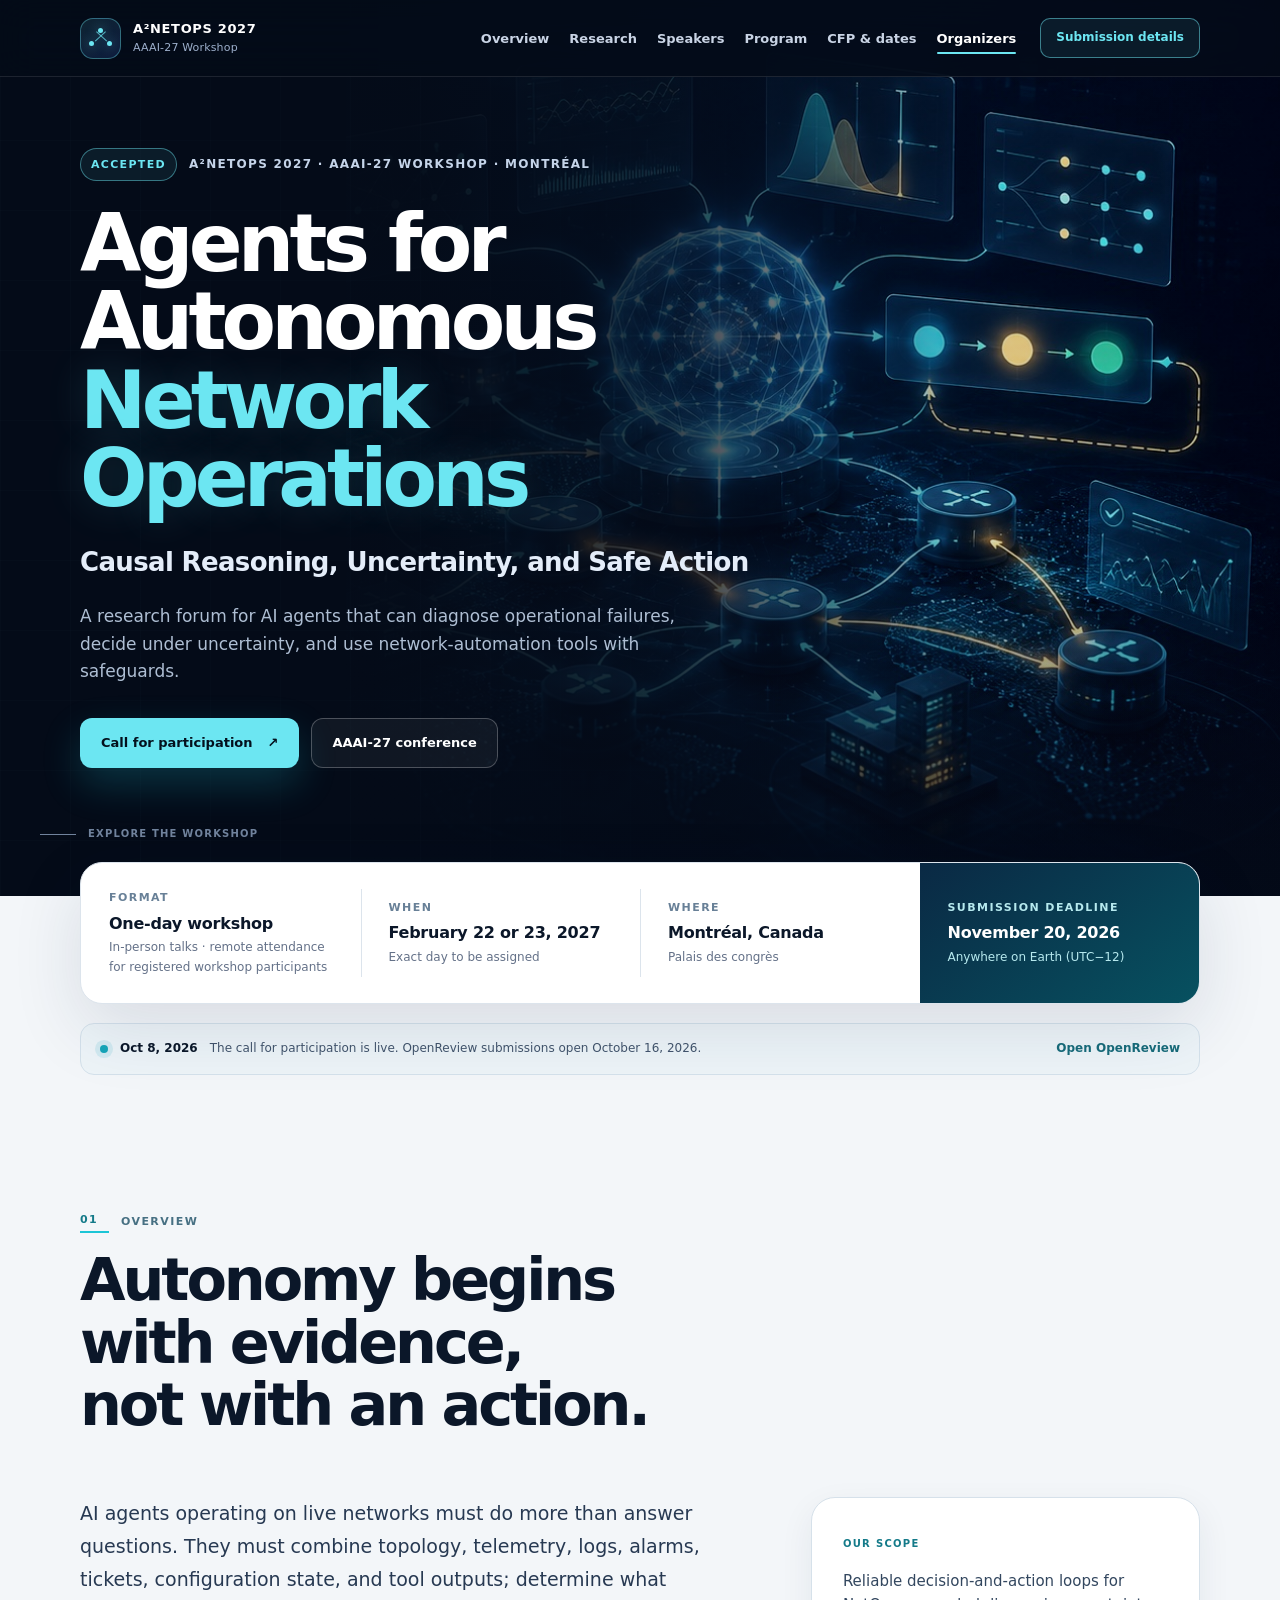
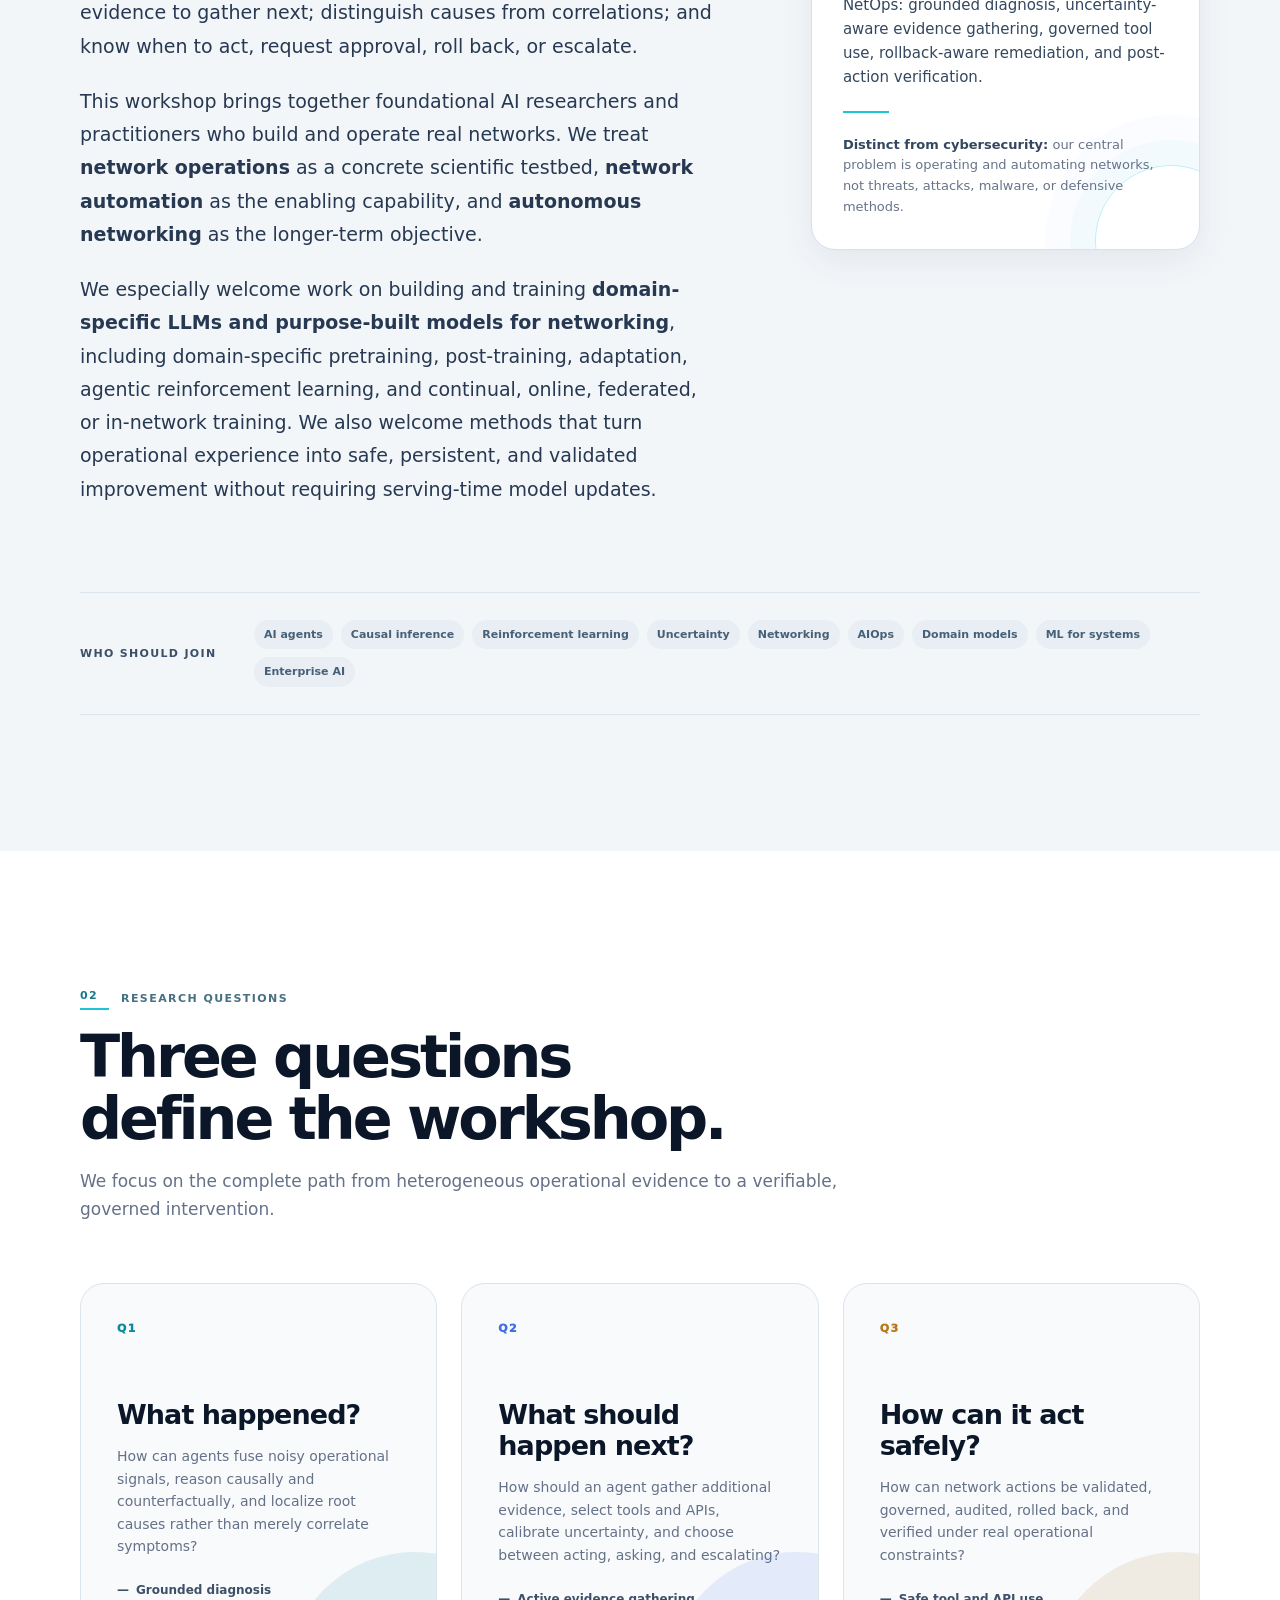
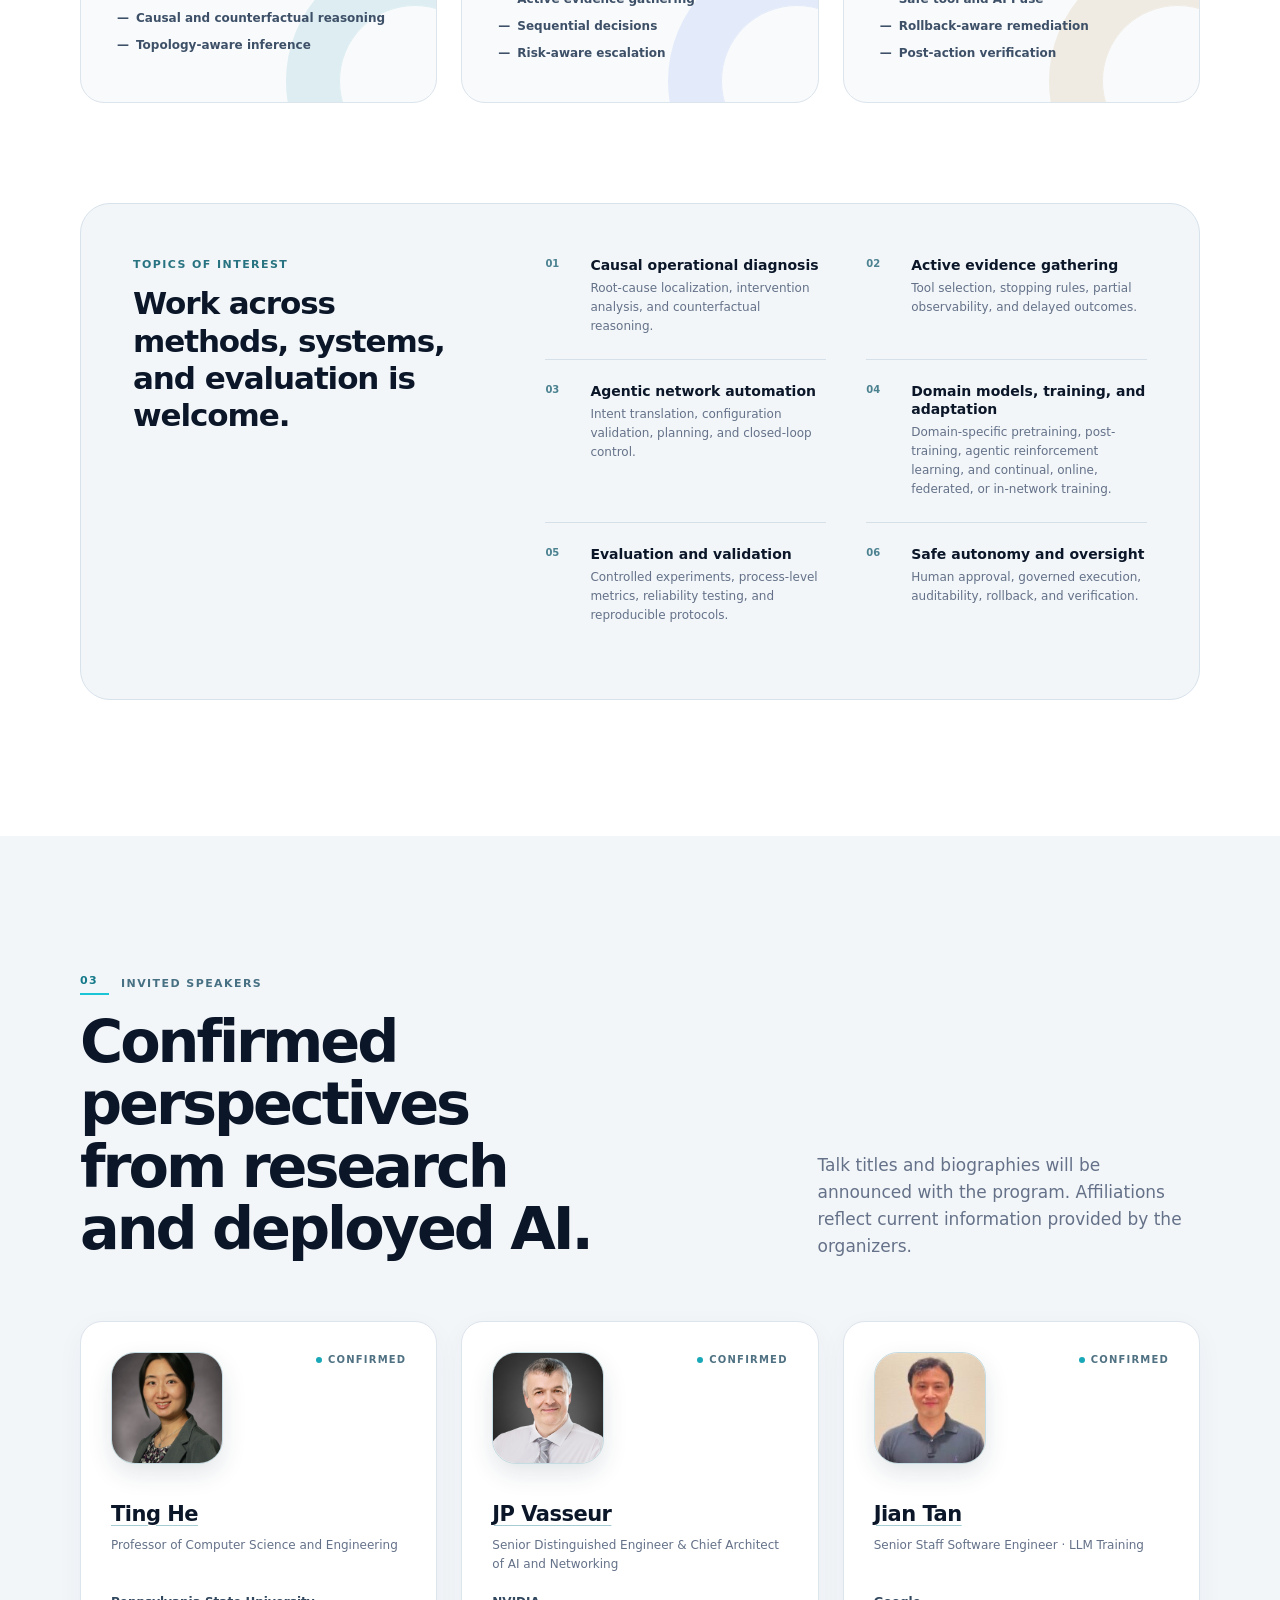
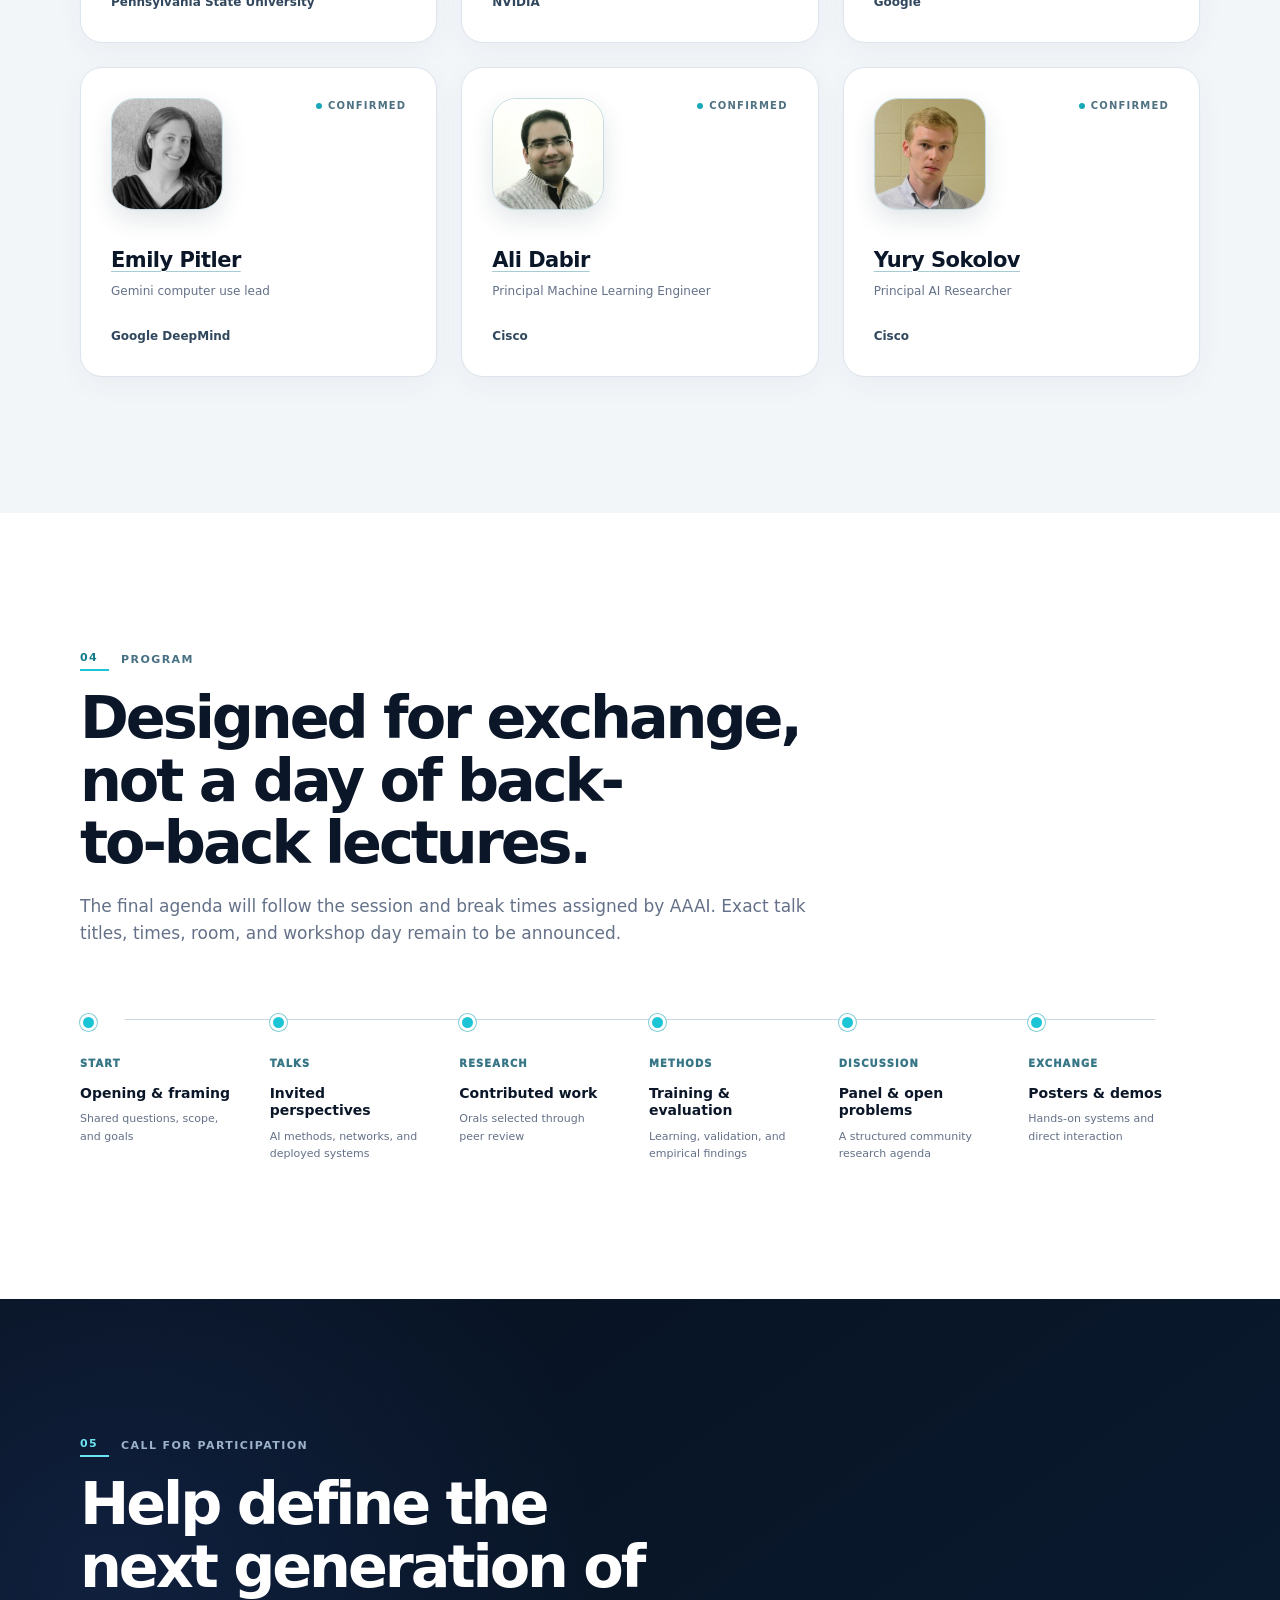
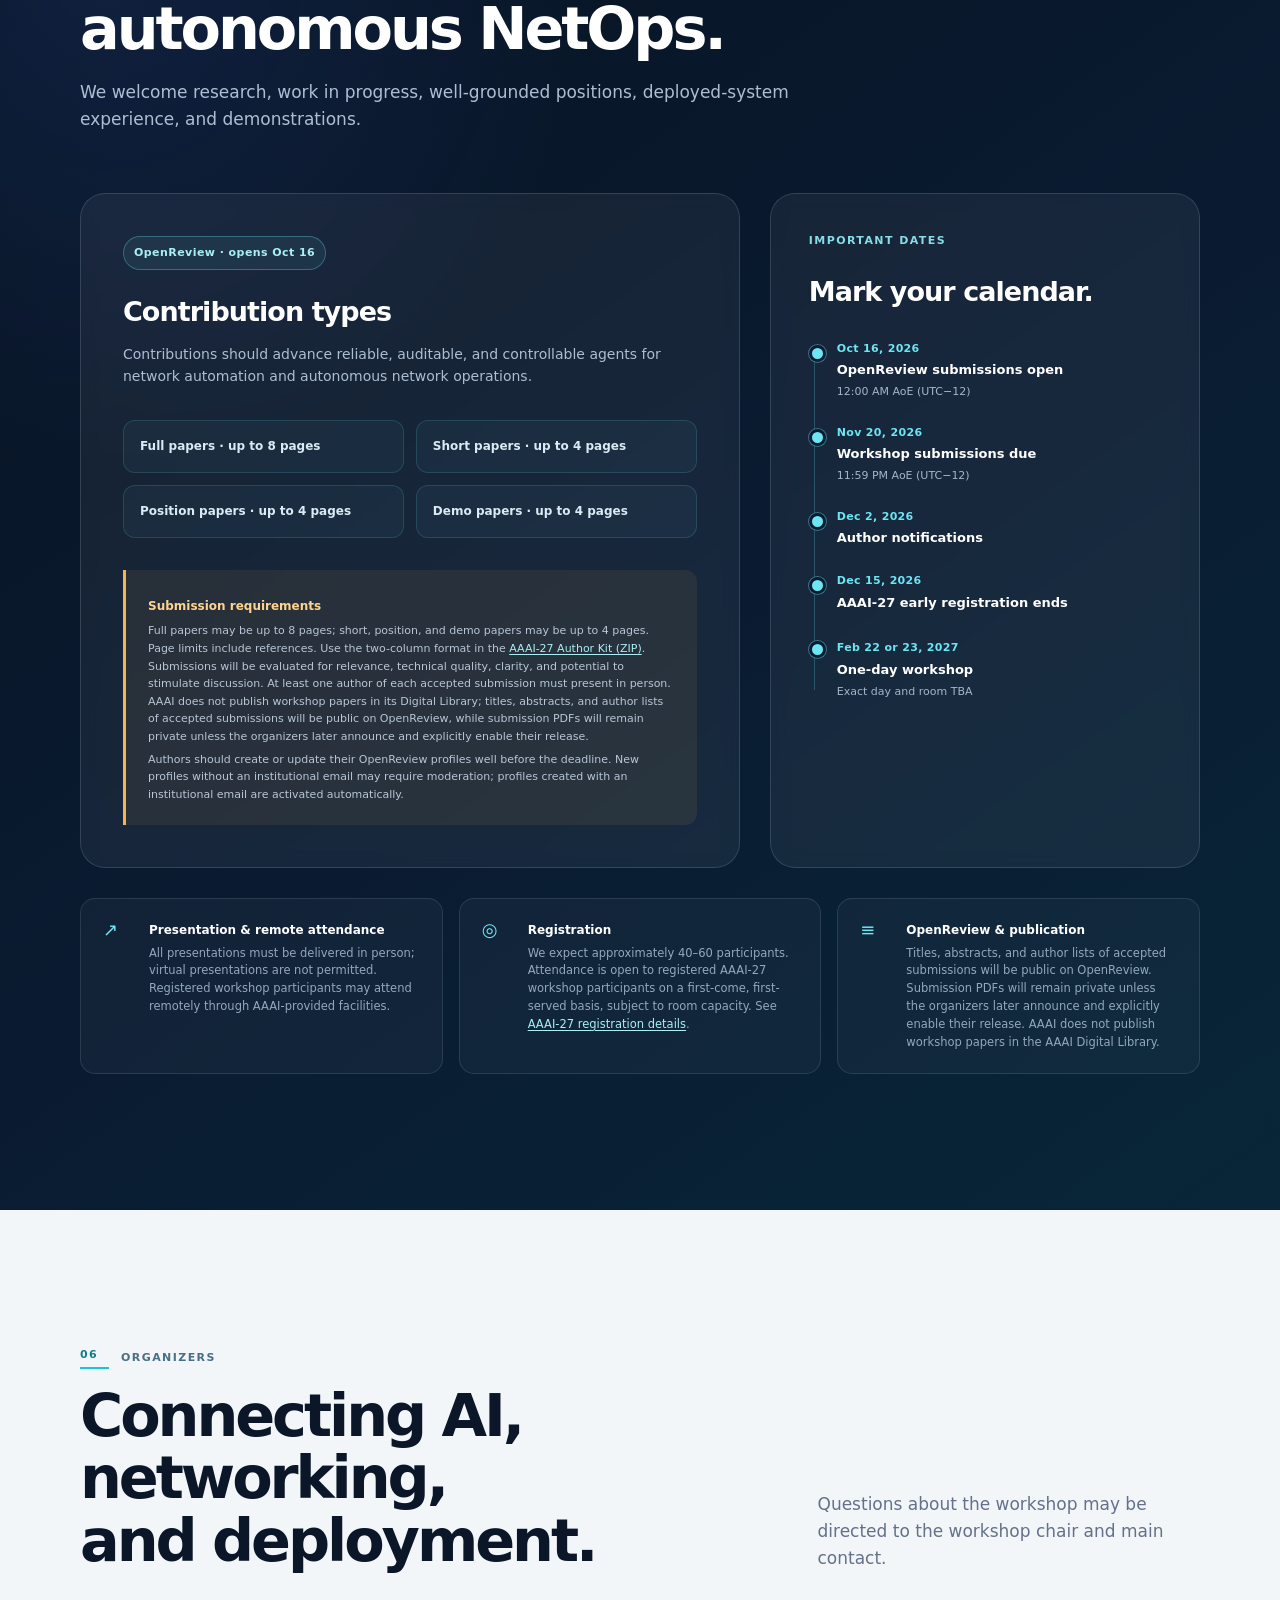
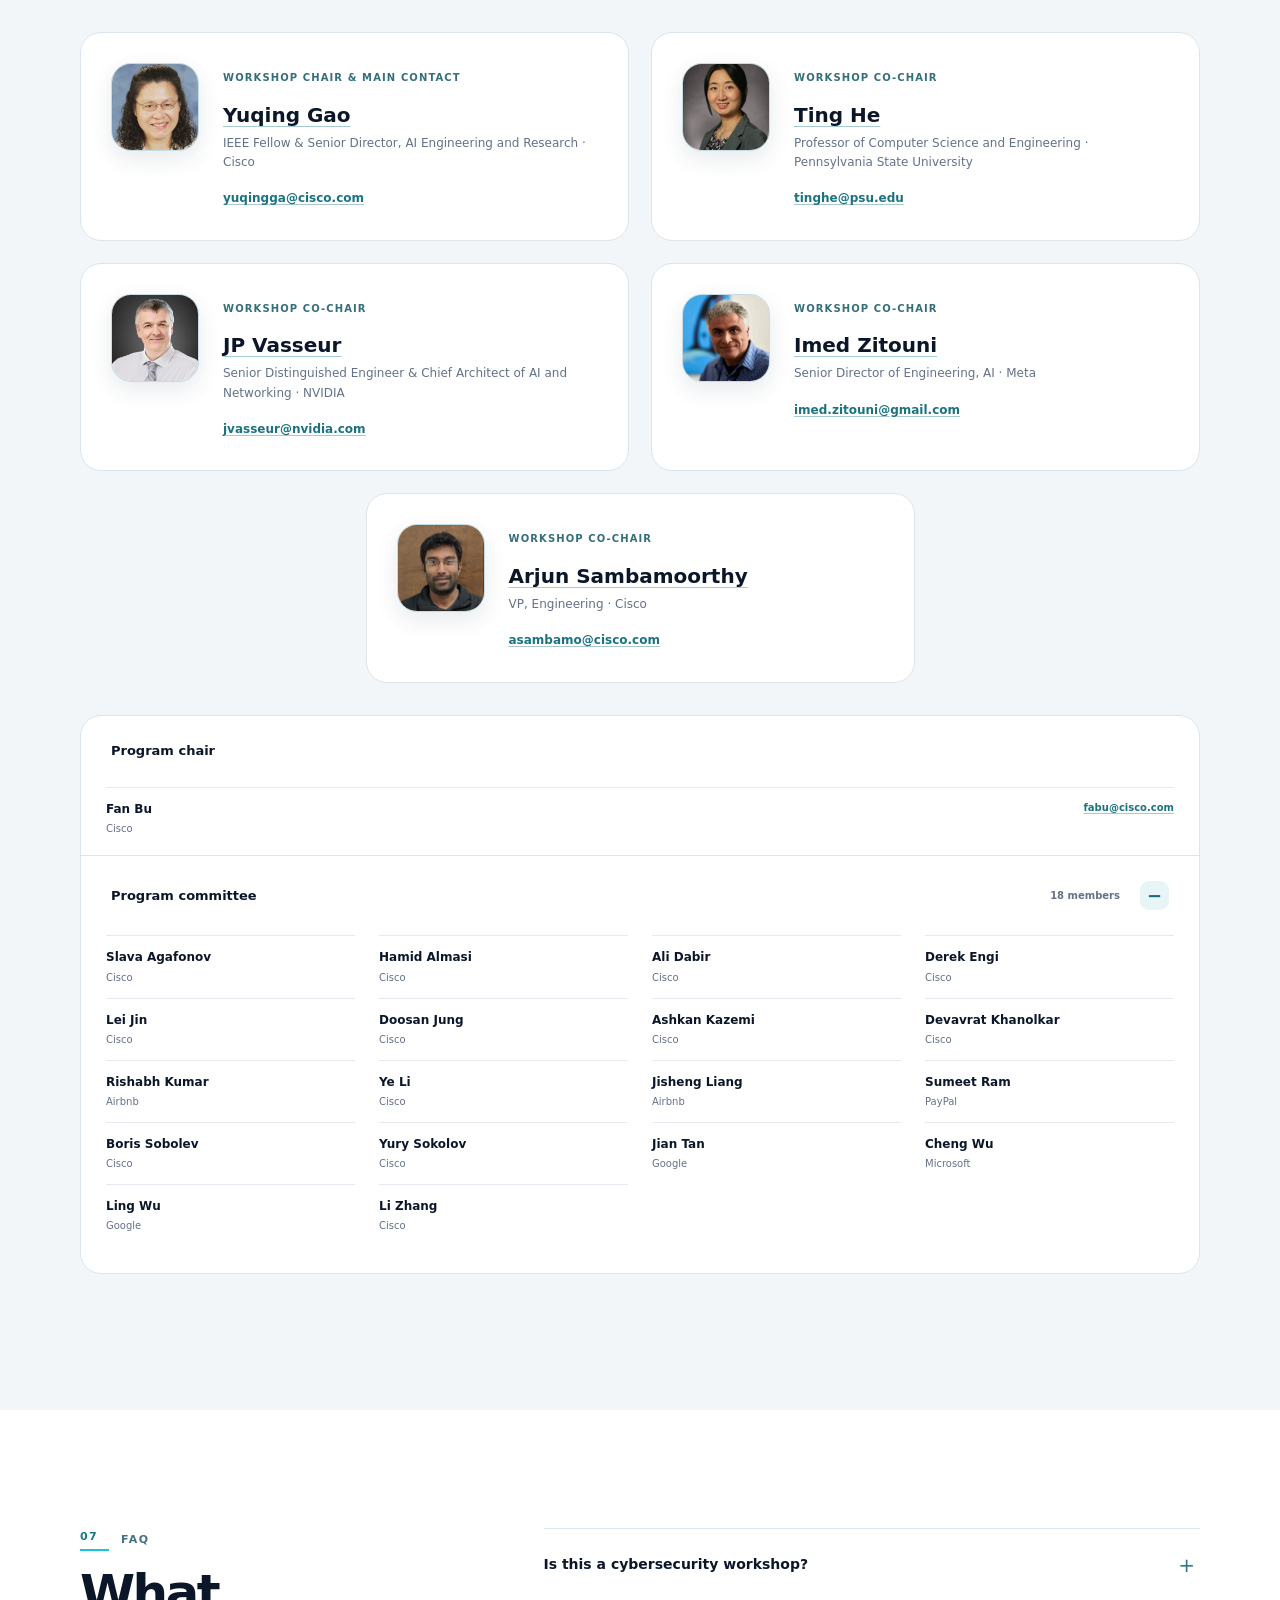
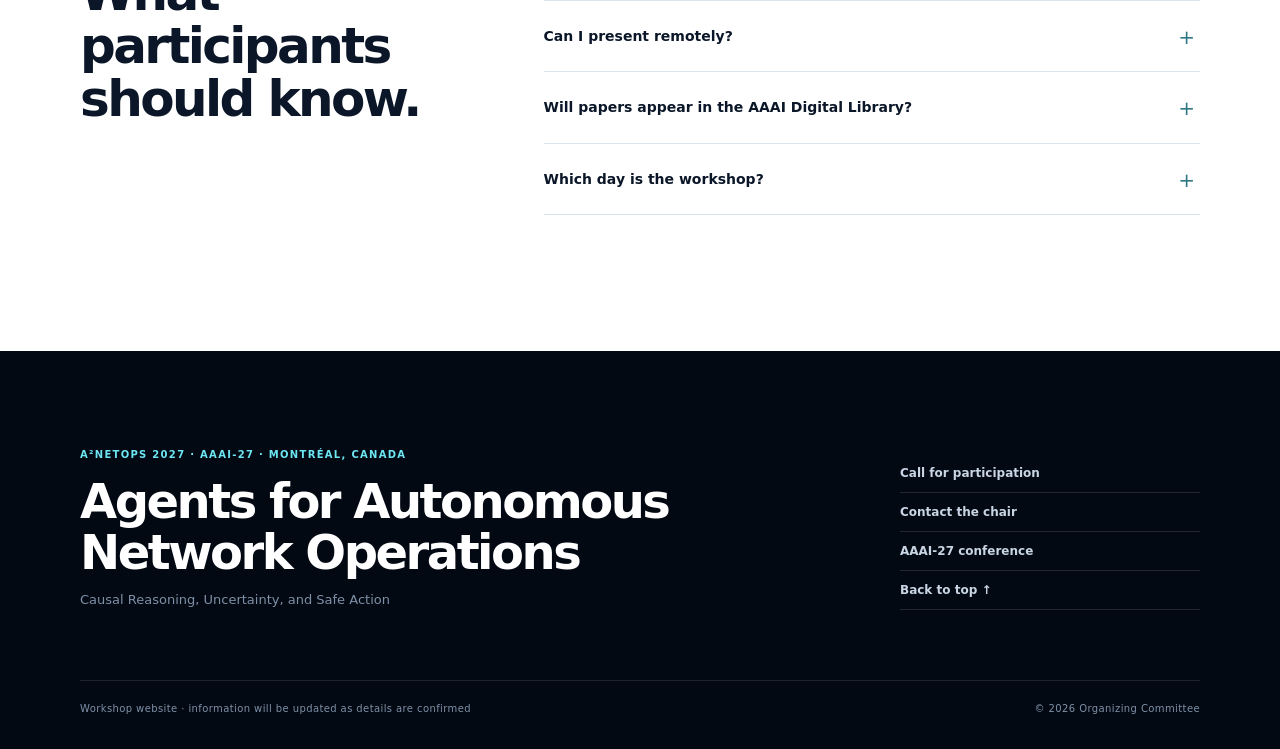
==== commit 16978a80: "Remove Mohamed Yakout from committee" ====
--- a/index.html
+++ b/index.html
@@ -265,7 +265,7 @@
           </div>
 
           <details class="committee" open>
-            <summary><span>Program committee</span><small>19 members</small></summary>
+            <summary><span>Program committee</span><small>18 members</small></summary>
             <ul class="committee-list">
               <li><strong>Slava Agafonov</strong><span>Cisco</span></li>
               <li><strong>Hamid Almasi</strong><span>Cisco</span></li>
@@ -284,7 +284,6 @@
               <li><strong>Jian Tan</strong><span>Google</span></li>
               <li><strong>Cheng Wu</strong><span>Microsoft</span></li>
               <li><strong>Ling Wu</strong><span>Google</span></li>
-              <li><strong>Mohamed Yakout</strong><span>Visa</span></li>
               <li><strong>Li Zhang</strong><span>Cisco</span></li>
             </ul>
           </details>
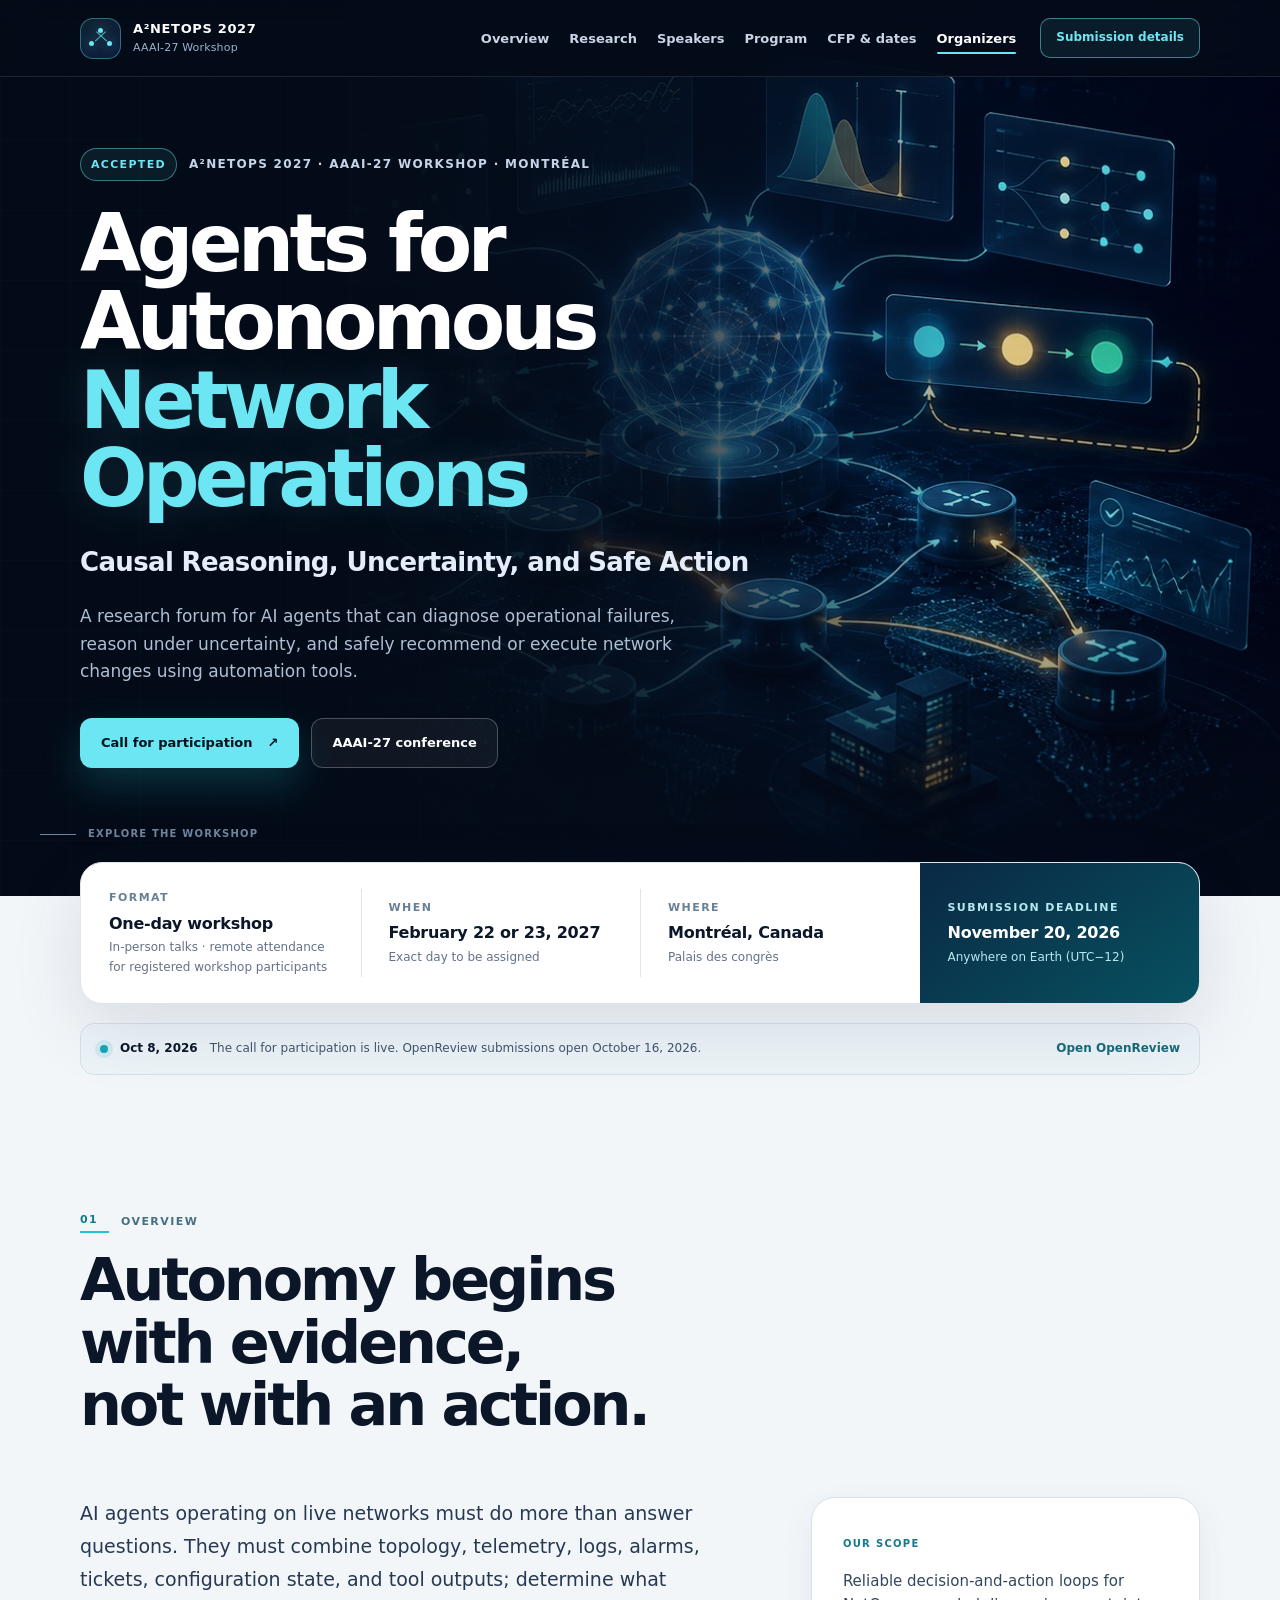
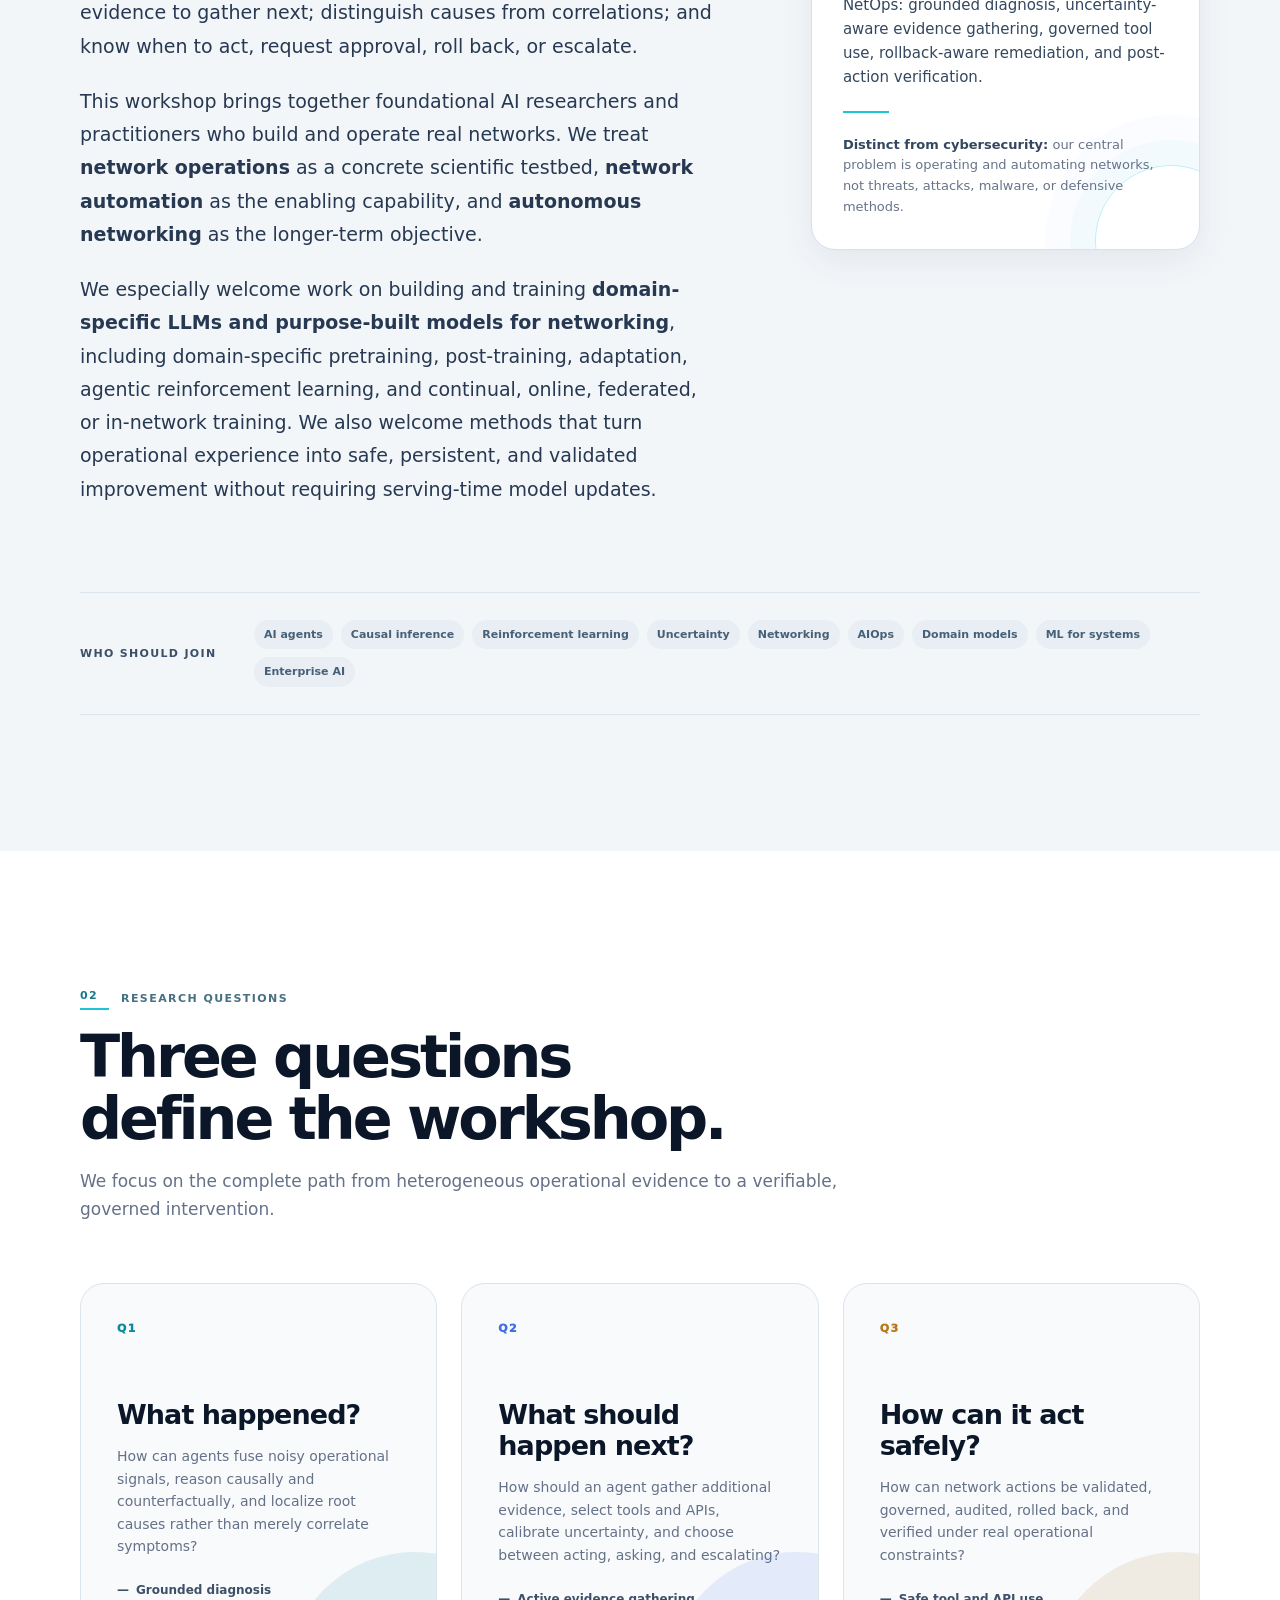
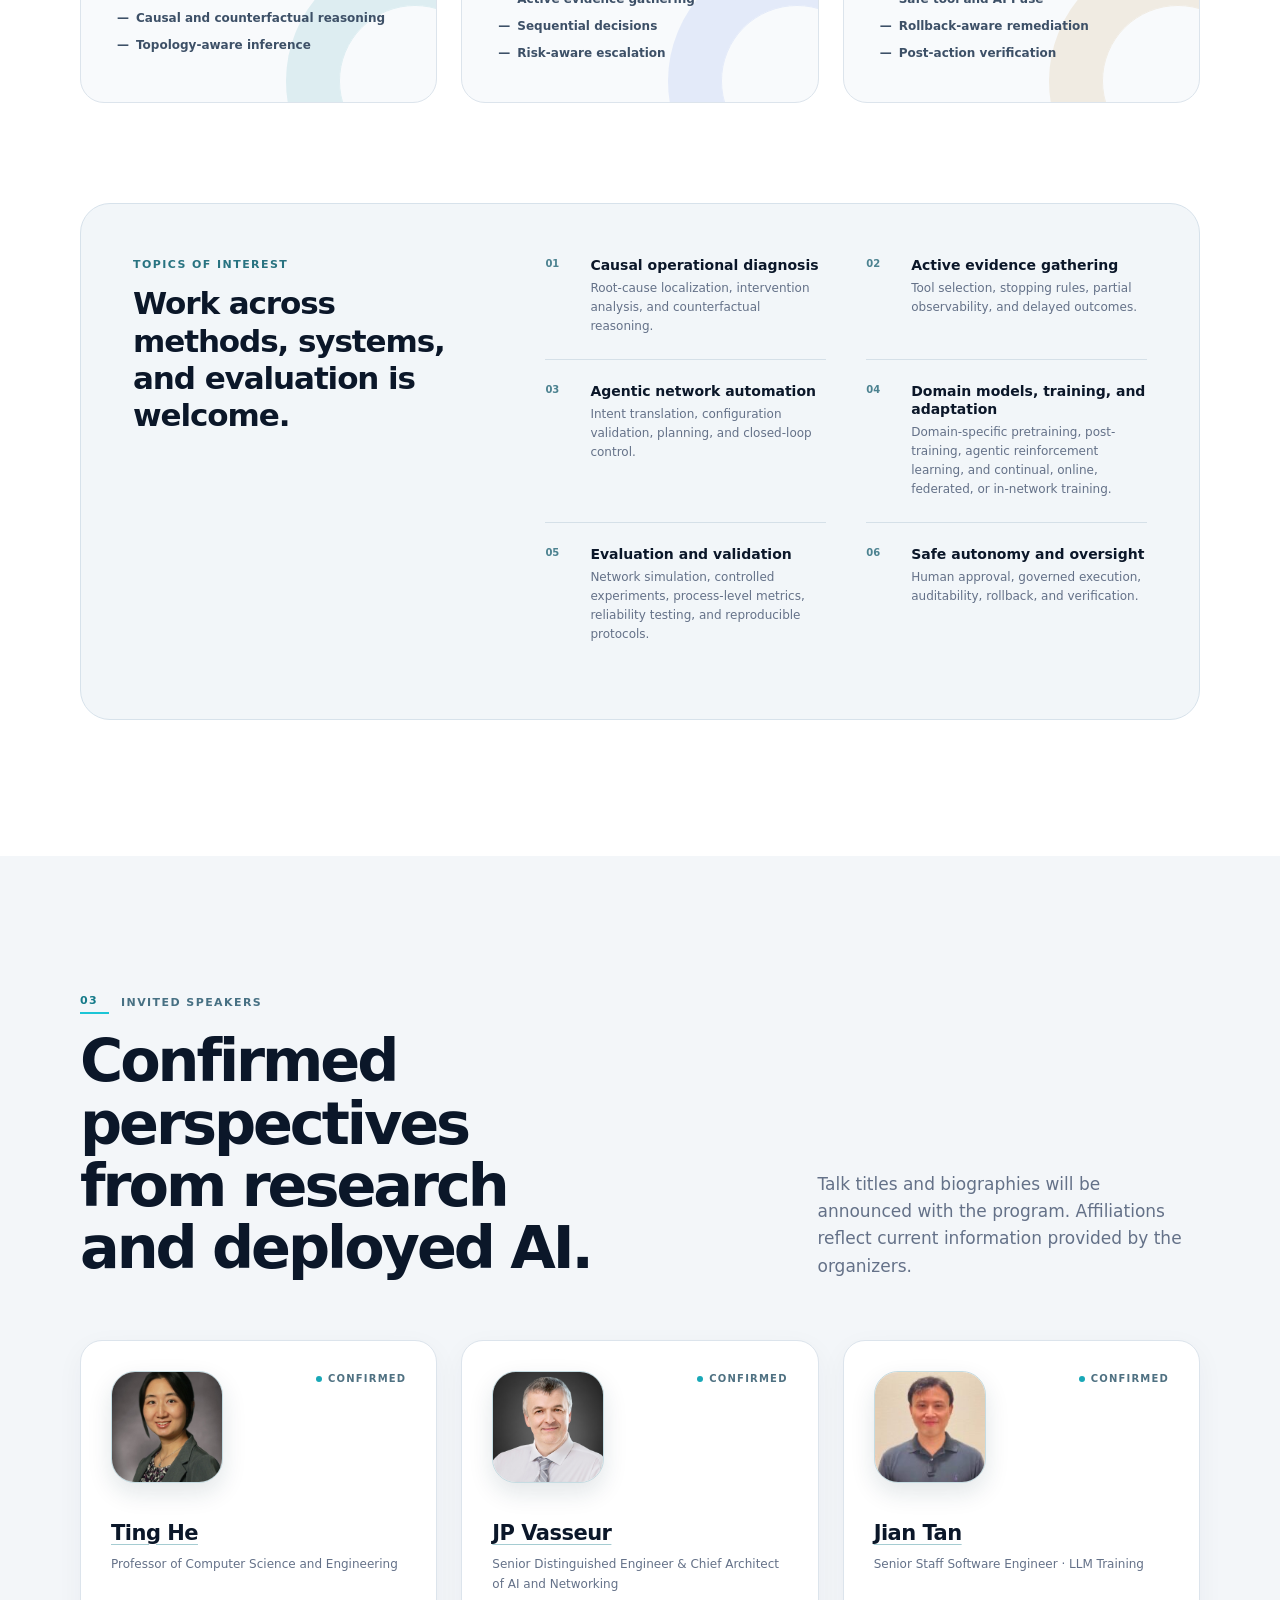
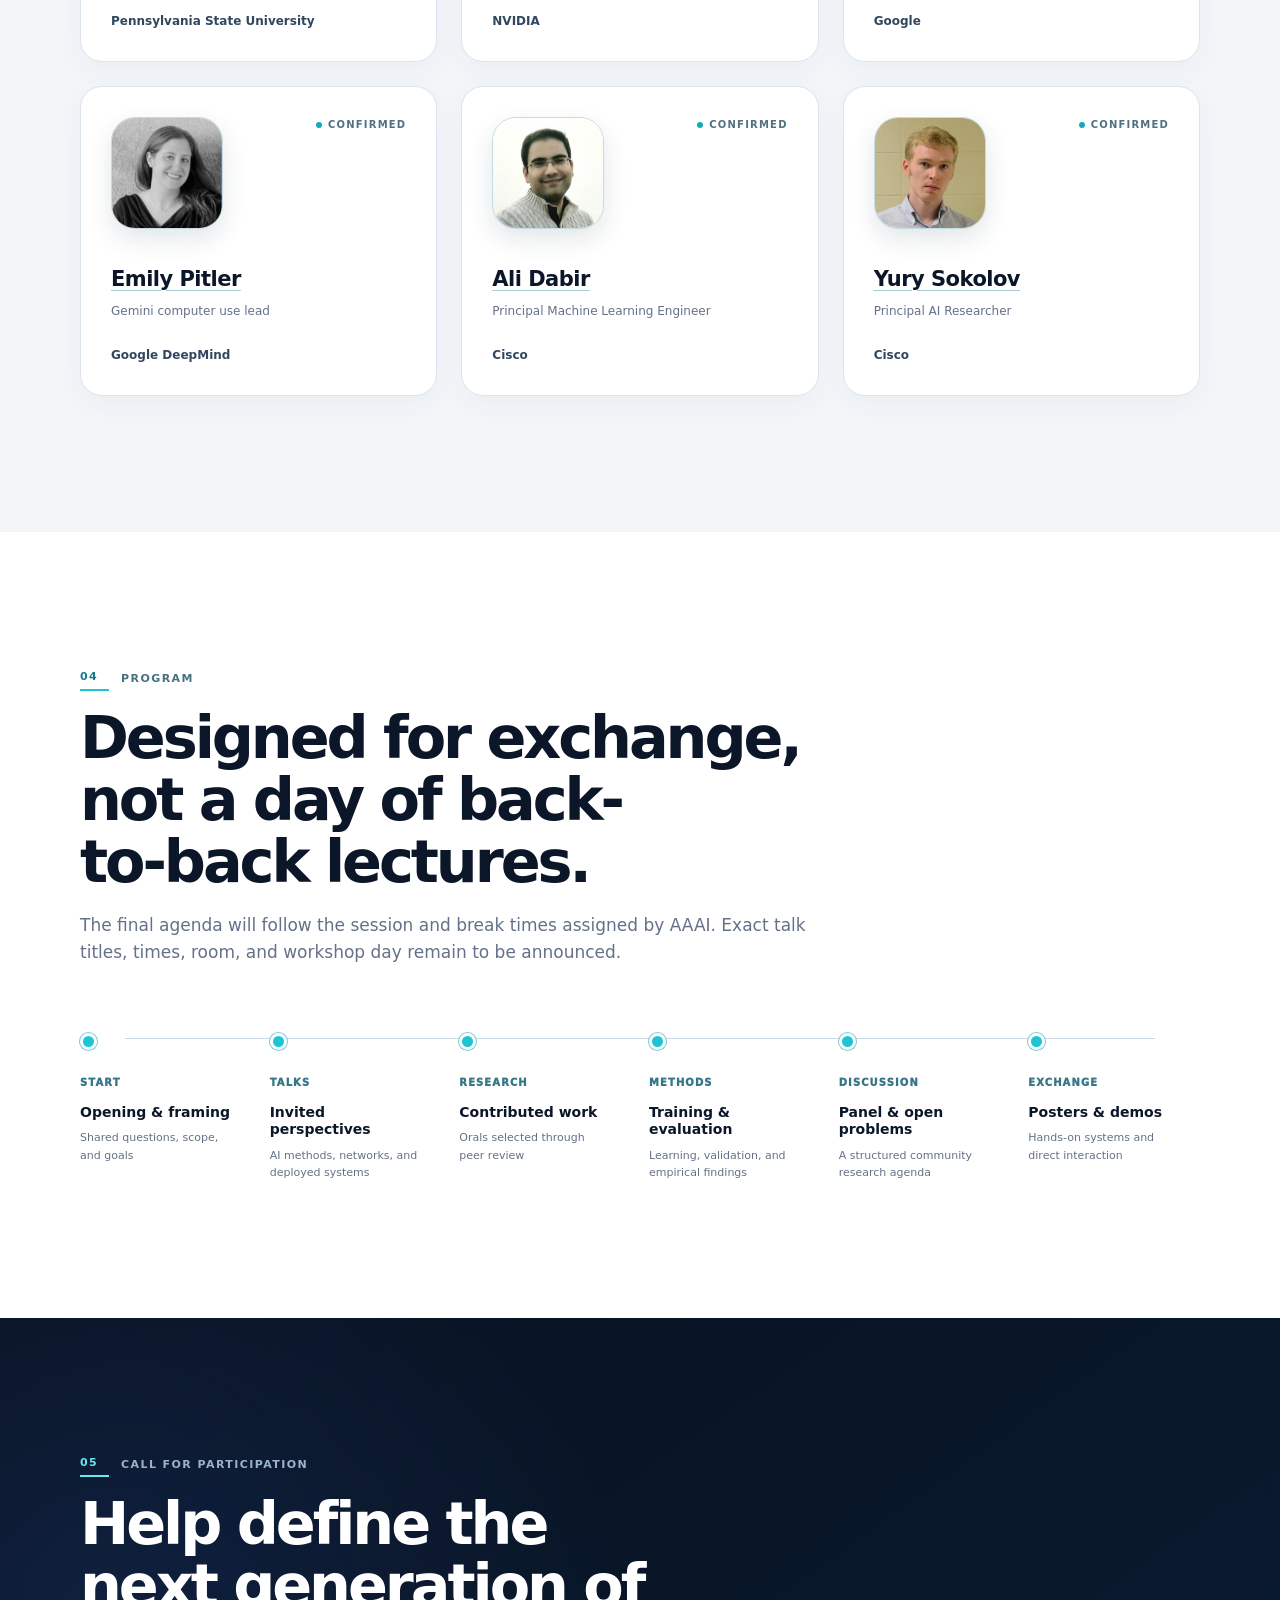
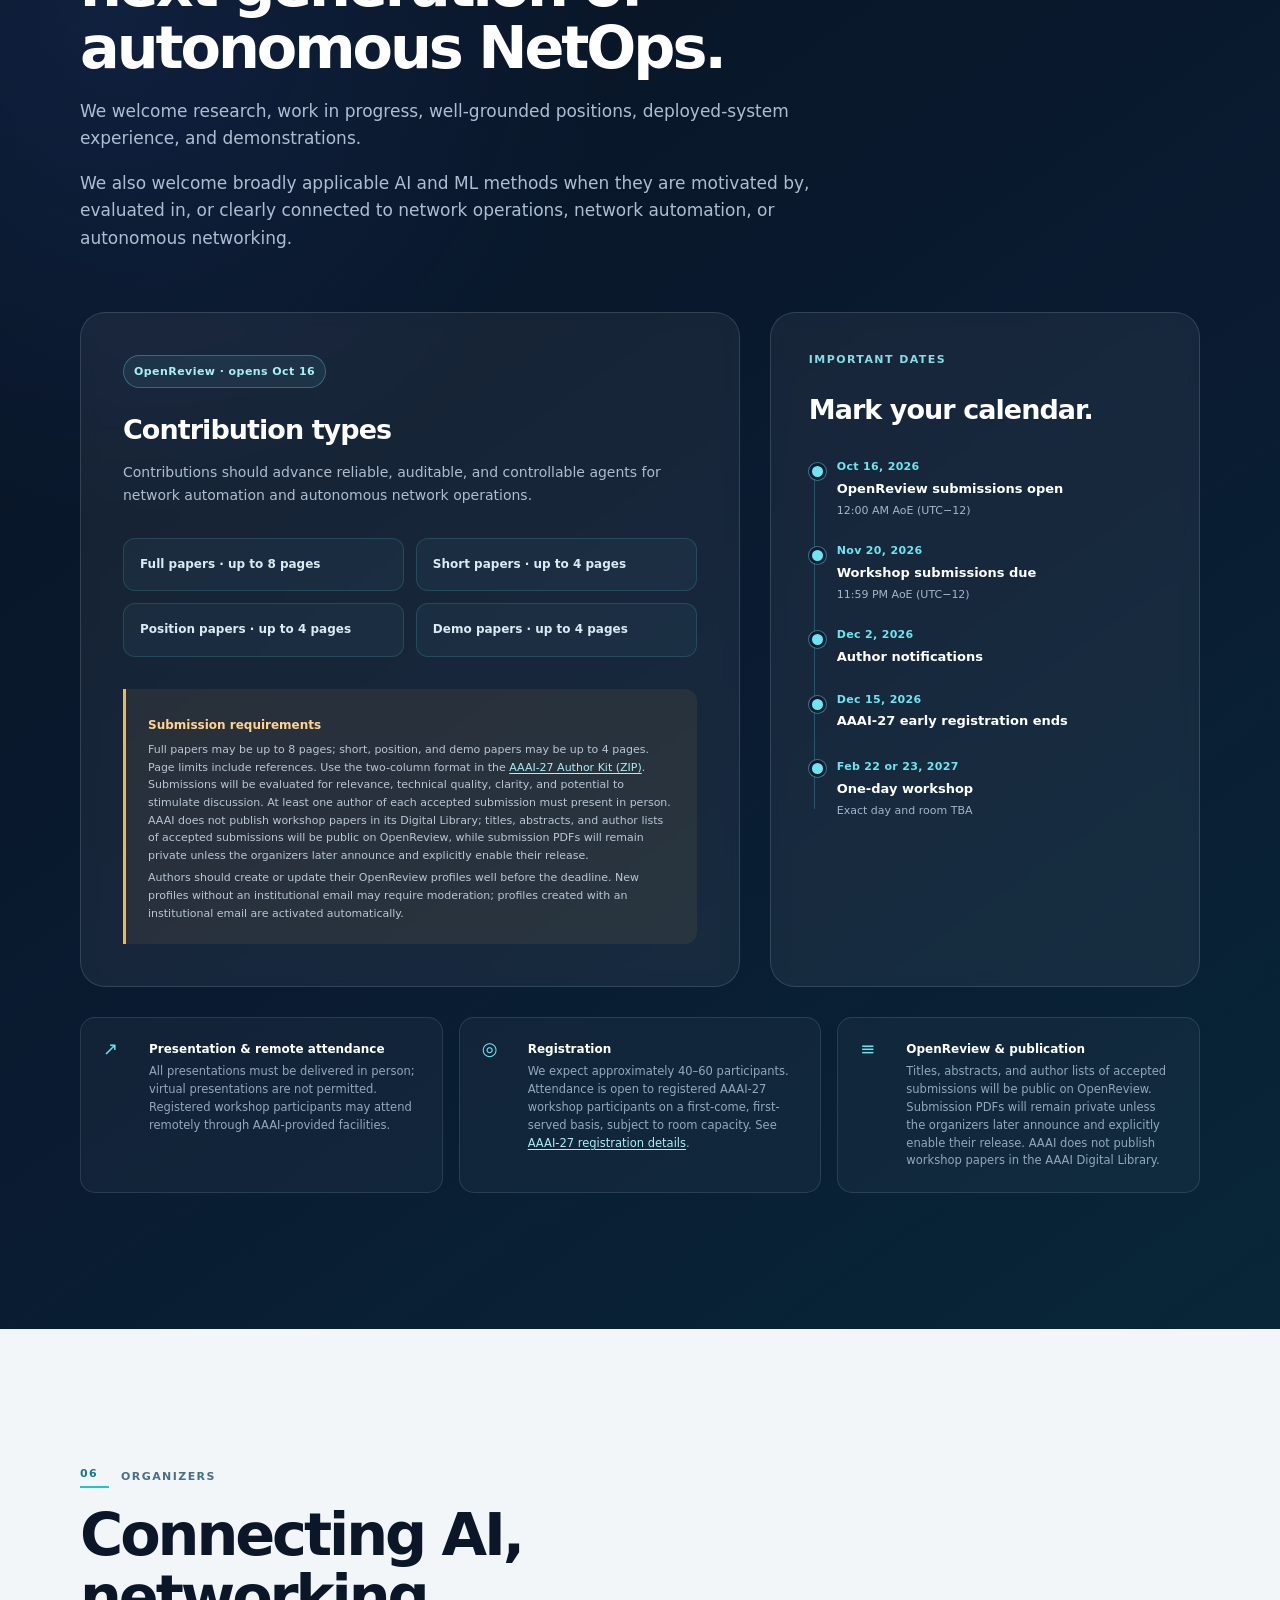
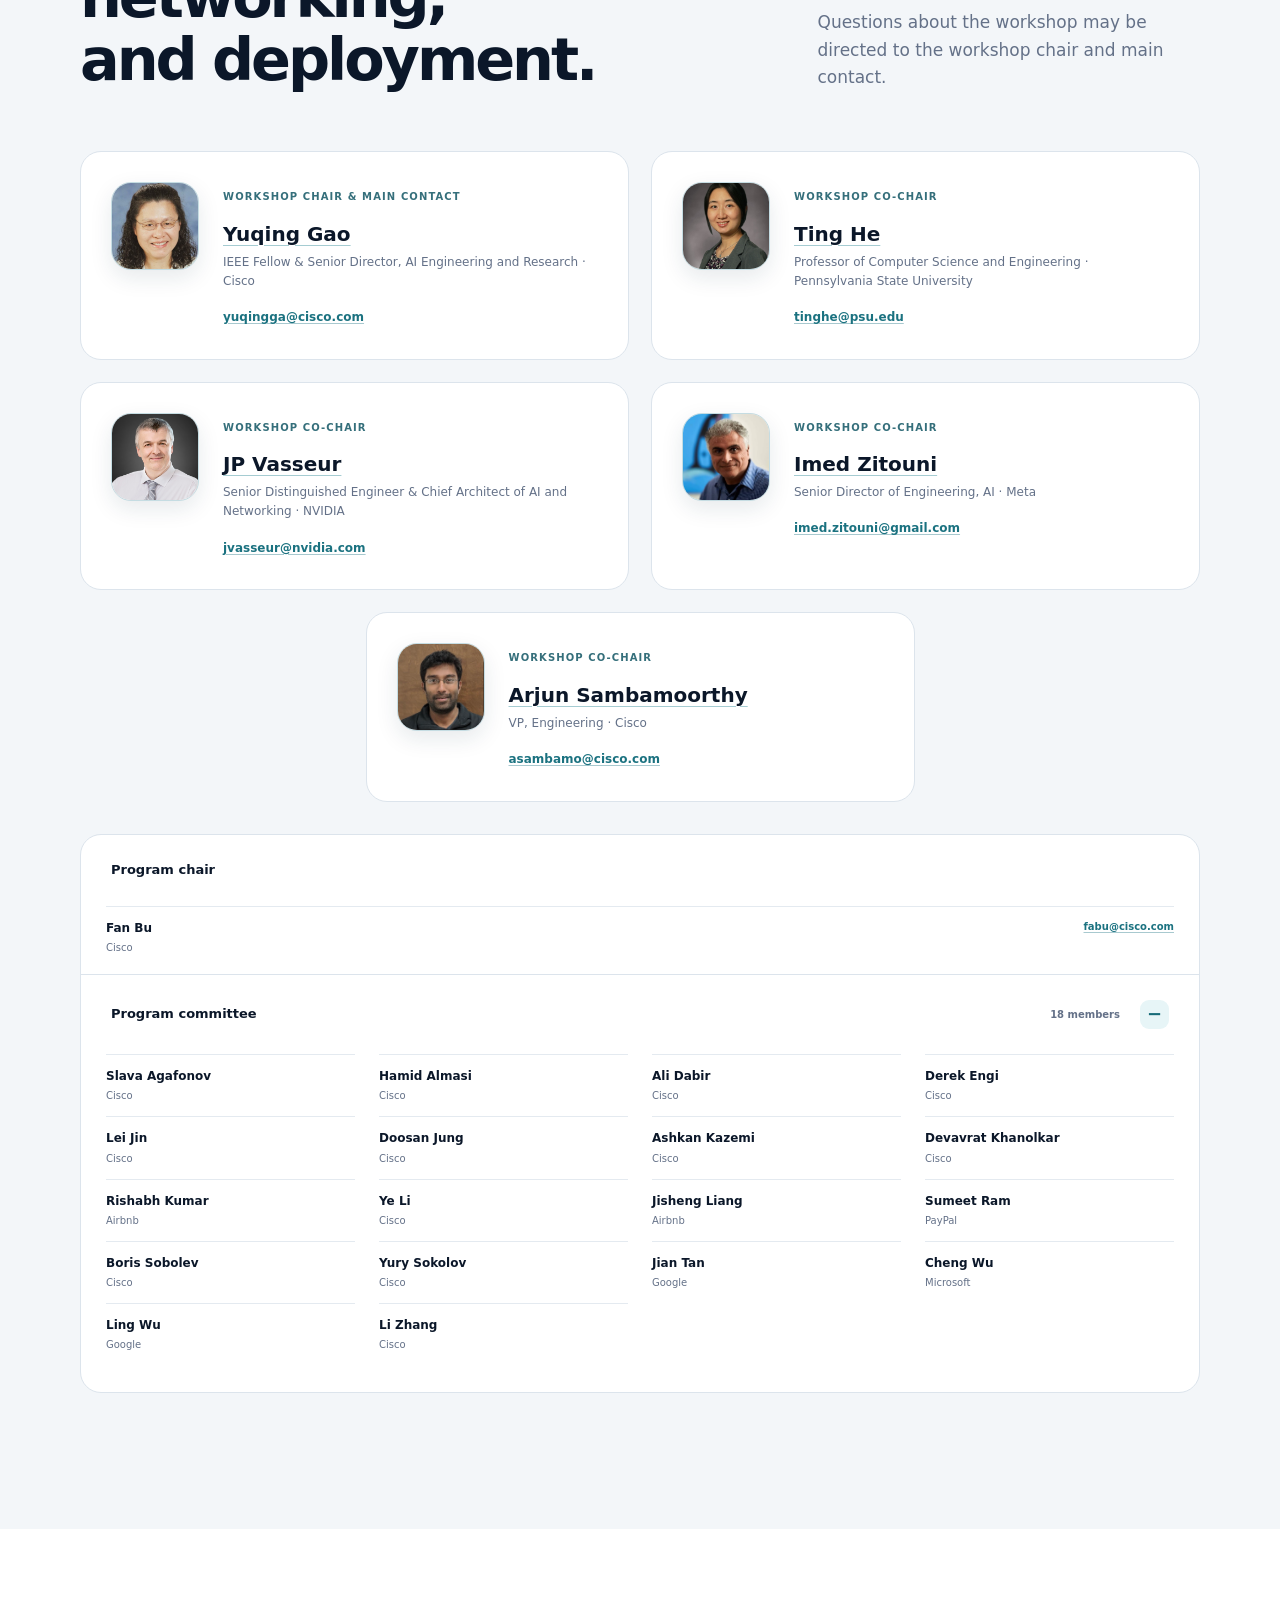
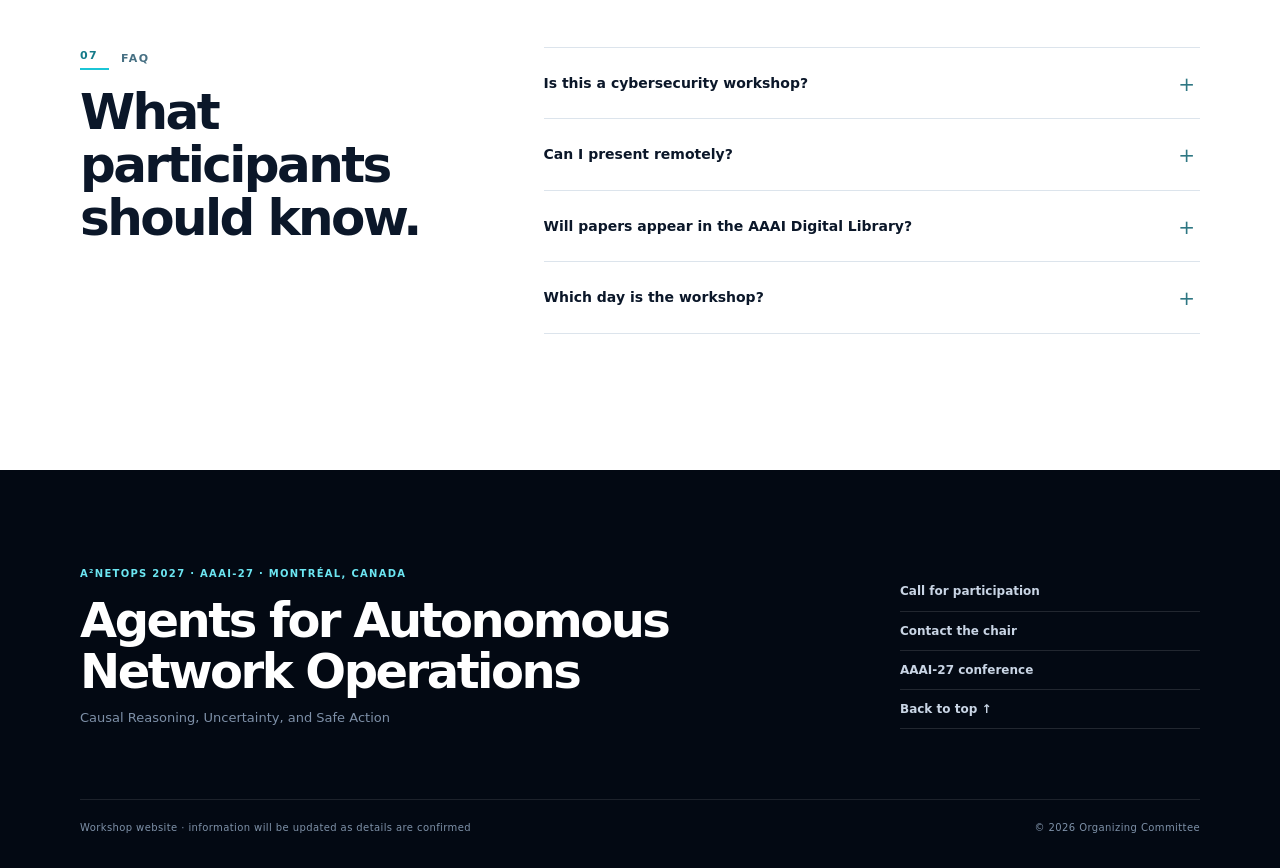
==== commit 47ff9b49: "Clarify workshop scope for broader NetOps submissions" ====
--- a/index.html
+++ b/index.html
@@ -58,7 +58,7 @@
           </div>
           <h1>Agents for Autonomous<br><em>Network Operations</em></h1>
           <p class="hero-subtitle">Causal Reasoning, Uncertainty, and Safe Action</p>
-          <p class="hero-intro">A research forum for AI agents that can diagnose operational failures, decide under uncertainty, and use network-automation tools with safeguards.</p>
+          <p class="hero-intro">A research forum for AI agents that can diagnose operational failures, reason under uncertainty, and safely recommend or execute network changes using automation tools.</p>
           <div class="hero-actions">
             <a class="button primary" href="#participate">Call for participation <span aria-hidden="true">↗</span></a>
             <a class="button ghost" href="https://aaai.org/conference/aaai/aaai-27/" target="_blank" rel="noopener">AAAI-27 conference</a>
@@ -152,7 +152,7 @@
             <article><span>02</span><div><h4>Active evidence gathering</h4><p>Tool selection, stopping rules, partial observability, and delayed outcomes.</p></div></article>
             <article><span>03</span><div><h4>Agentic network automation</h4><p>Intent translation, configuration validation, planning, and closed-loop control.</p></div></article>
             <article><span>04</span><div><h4>Domain models, training, and adaptation</h4><p>Domain-specific pretraining, post-training, agentic reinforcement learning, and continual, online, federated, or in-network training.</p></div></article>
-            <article><span>05</span><div><h4>Evaluation and validation</h4><p>Controlled experiments, process-level metrics, reliability testing, and reproducible protocols.</p></div></article>
+            <article><span>05</span><div><h4>Evaluation and validation</h4><p>Network simulation, controlled experiments, process-level metrics, reliability testing, and reproducible protocols.</p></div></article>
             <article><span>06</span><div><h4>Safe autonomy and oversight</h4><p>Human approval, governed execution, auditability, rollback, and verification.</p></div></article>
           </div>
         </div>
@@ -203,6 +203,7 @@
           <p class="section-index light"><span>05</span> Call for participation</p>
           <h2>Help define the next generation of autonomous NetOps.</h2>
           <p>We welcome research, work in progress, well-grounded positions, deployed-system experience, and demonstrations.</p>
+          <p>We also welcome broadly applicable AI and ML methods when they are motivated by, evaluated in, or clearly connected to network operations, network automation, or autonomous networking.</p>
         </div>
         <div class="participate-grid">
           <div class="call-card">
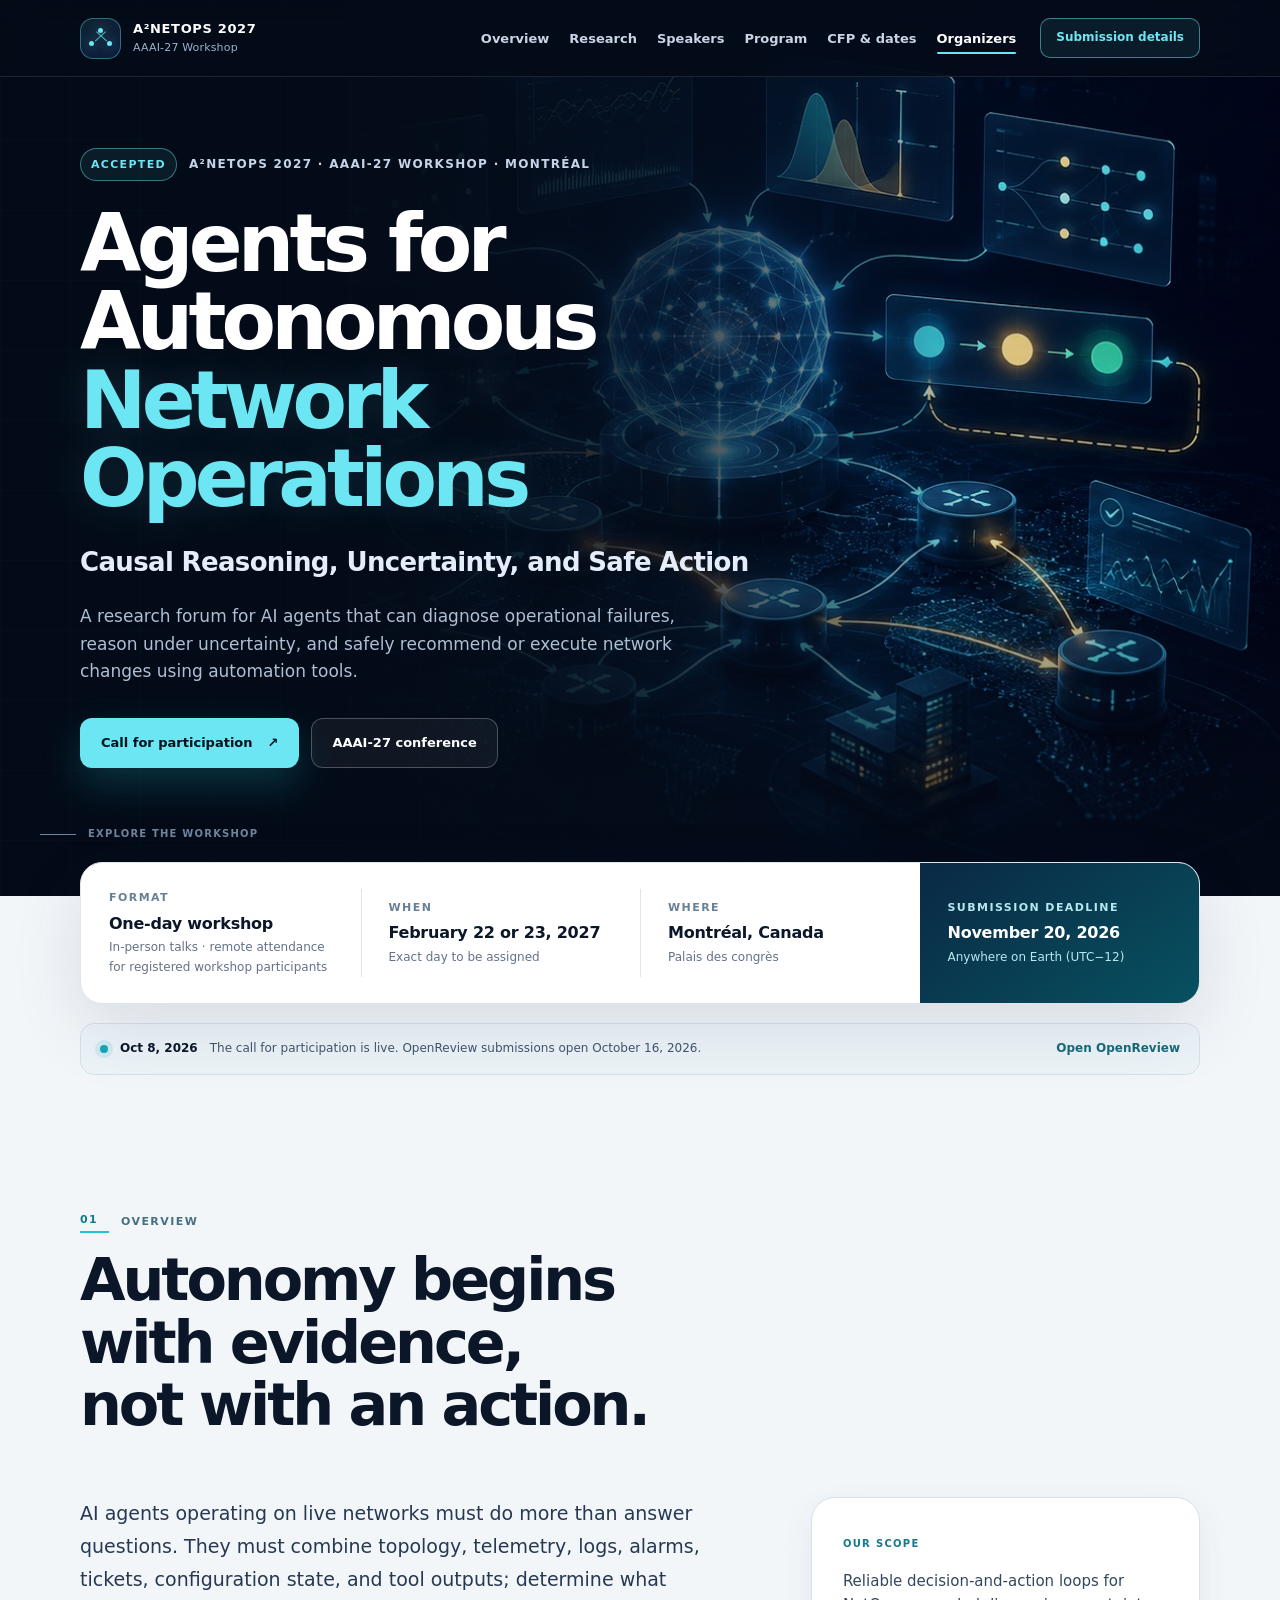
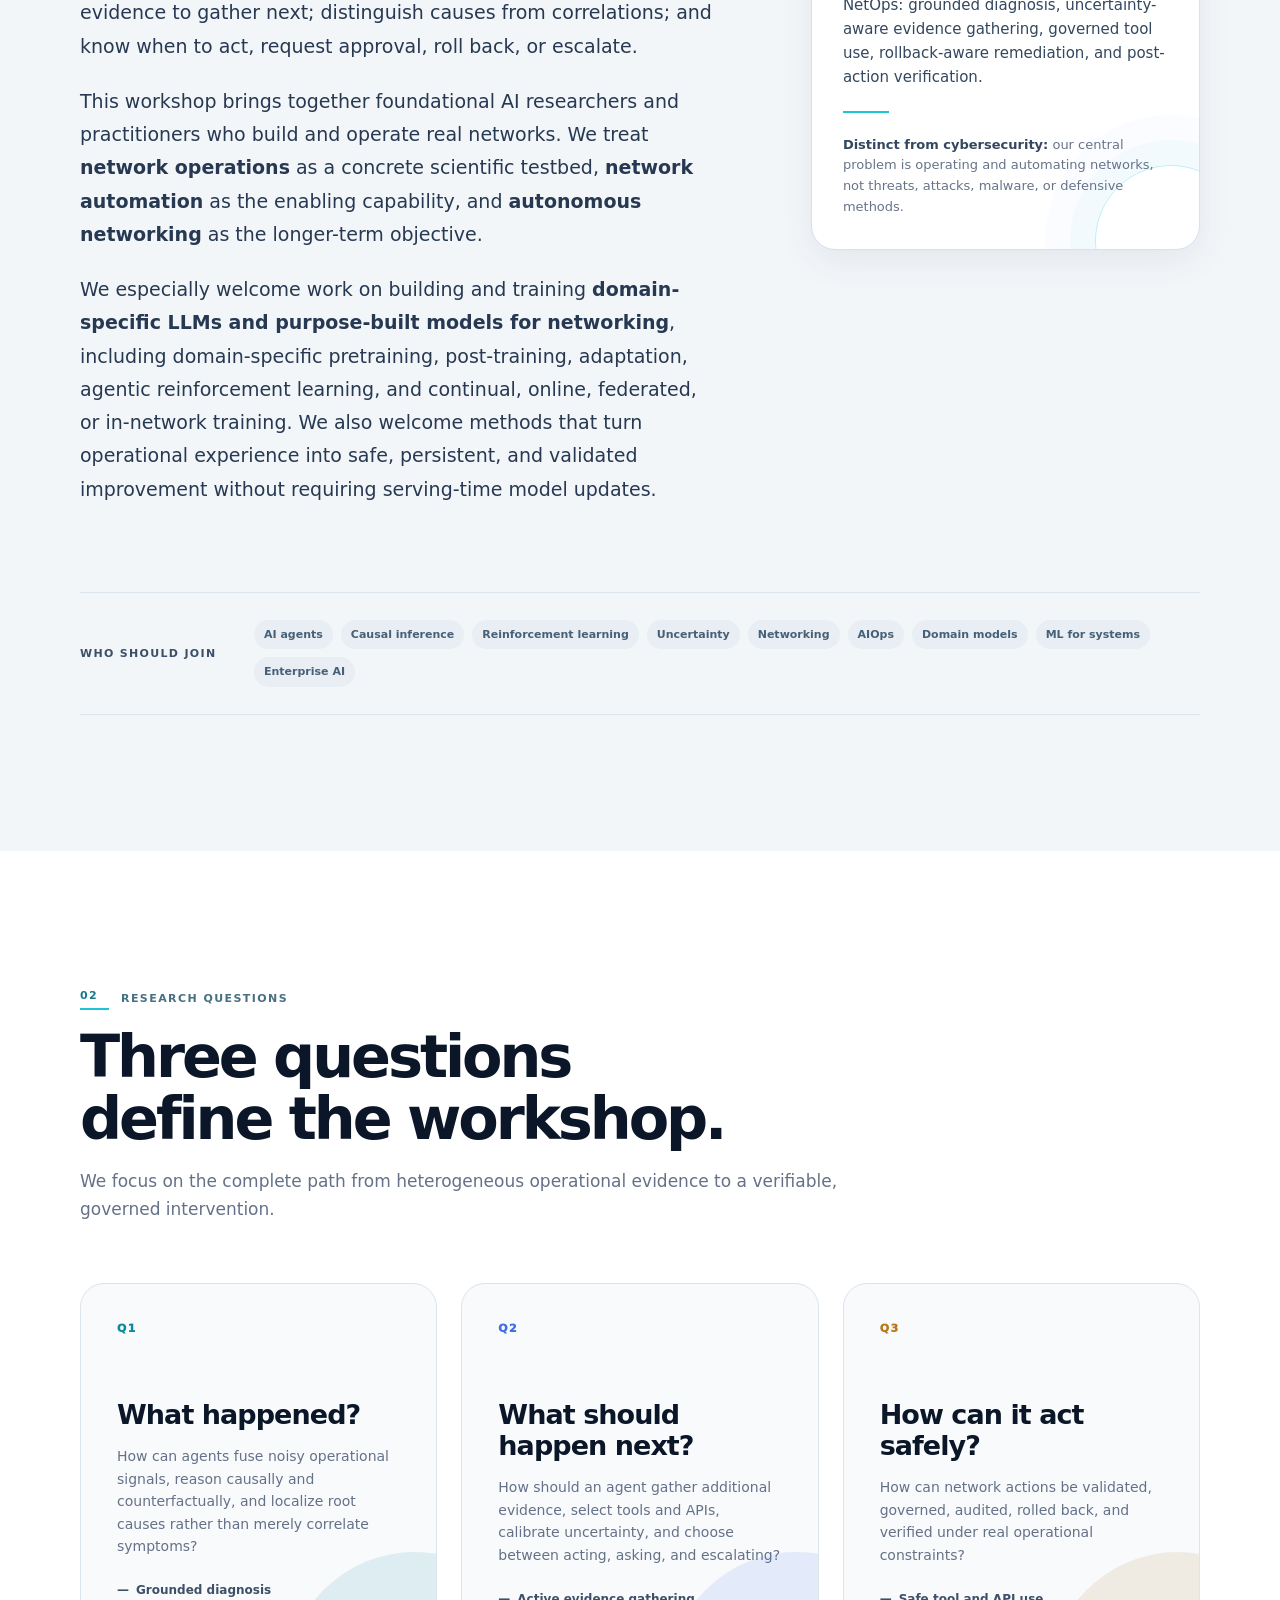
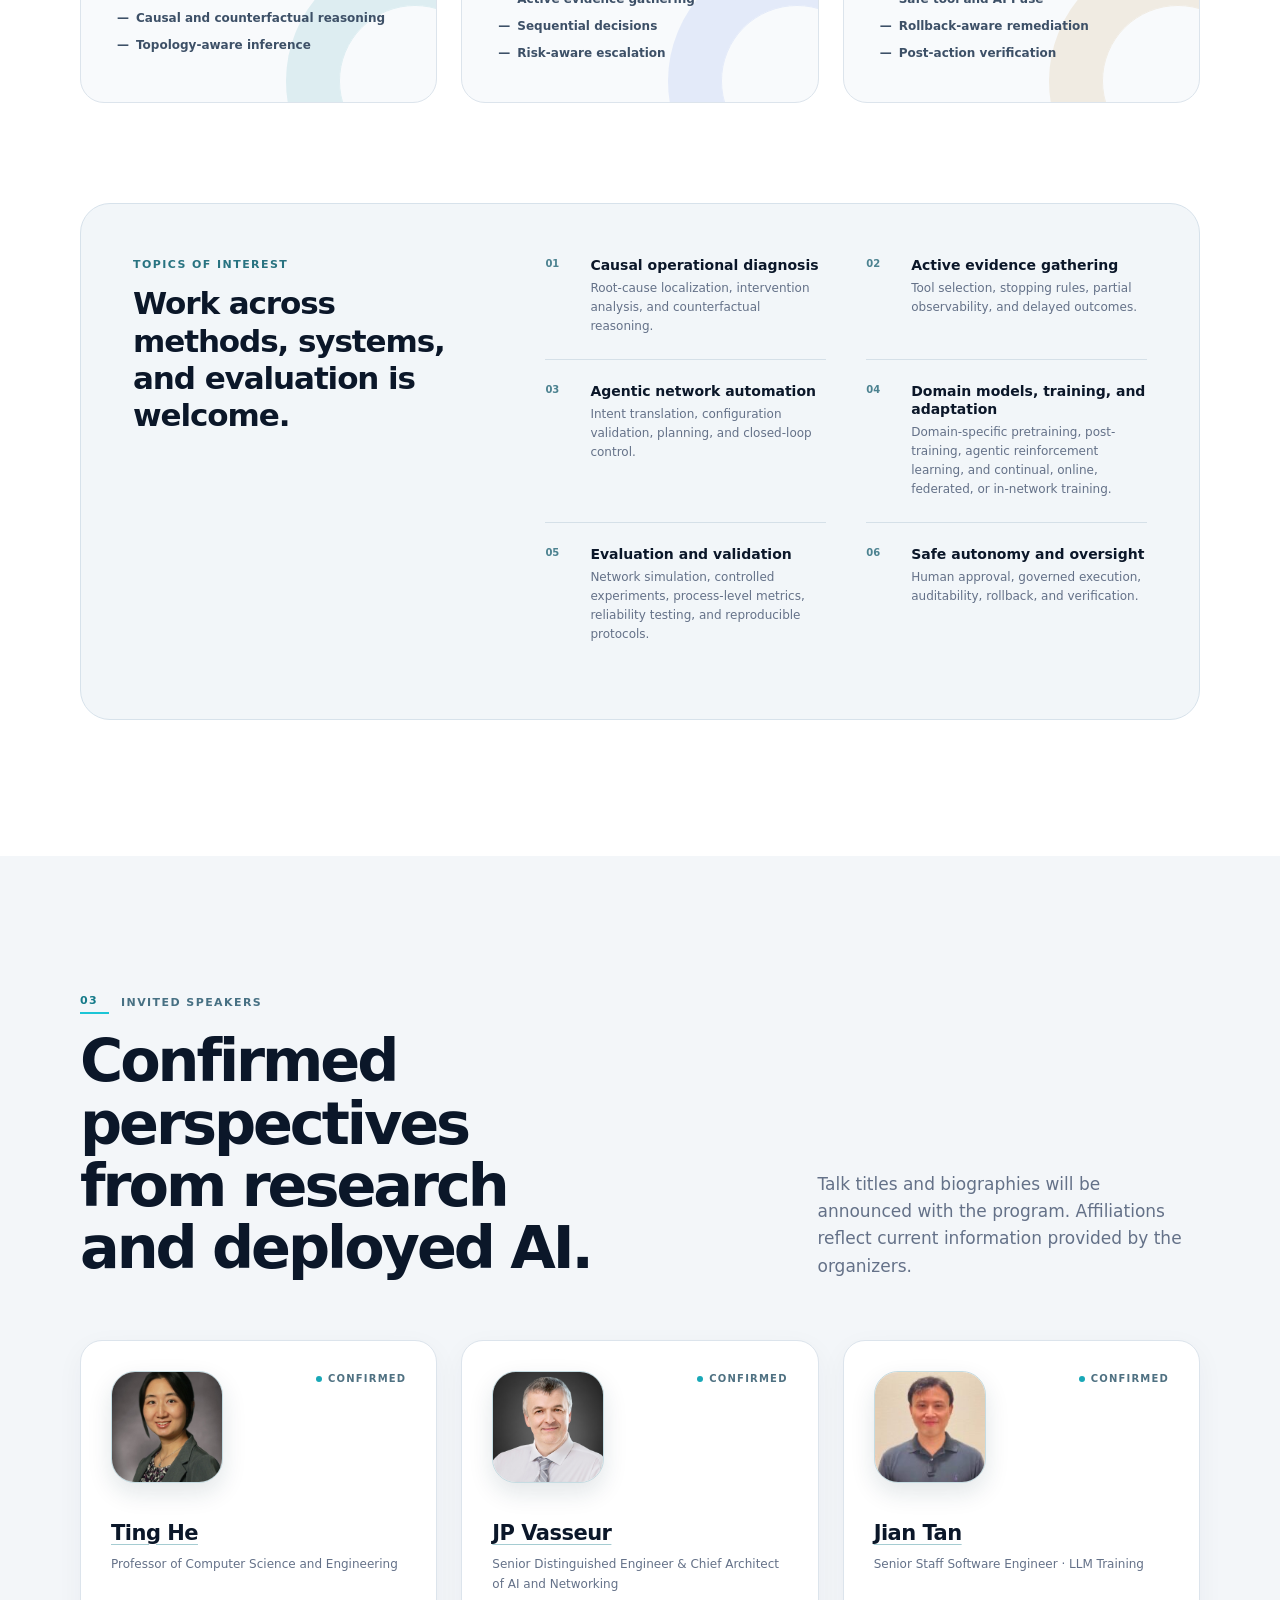
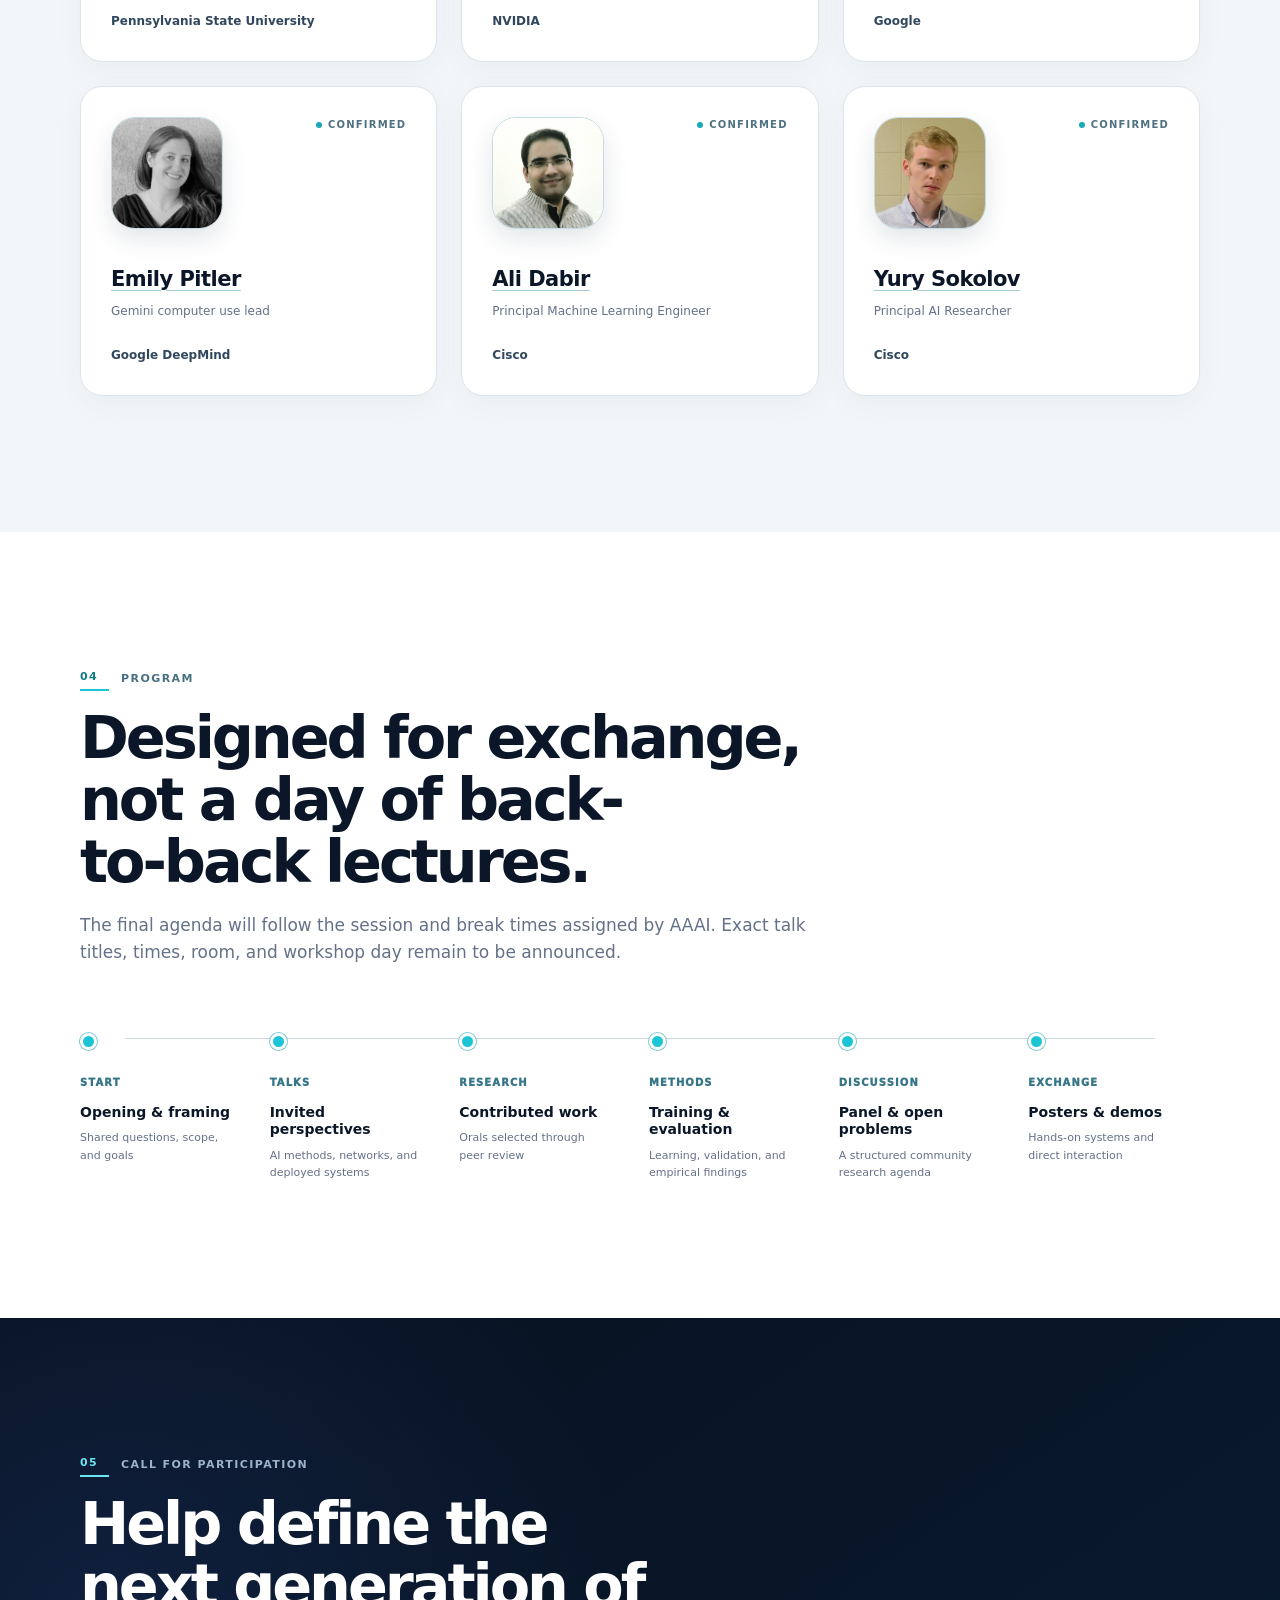
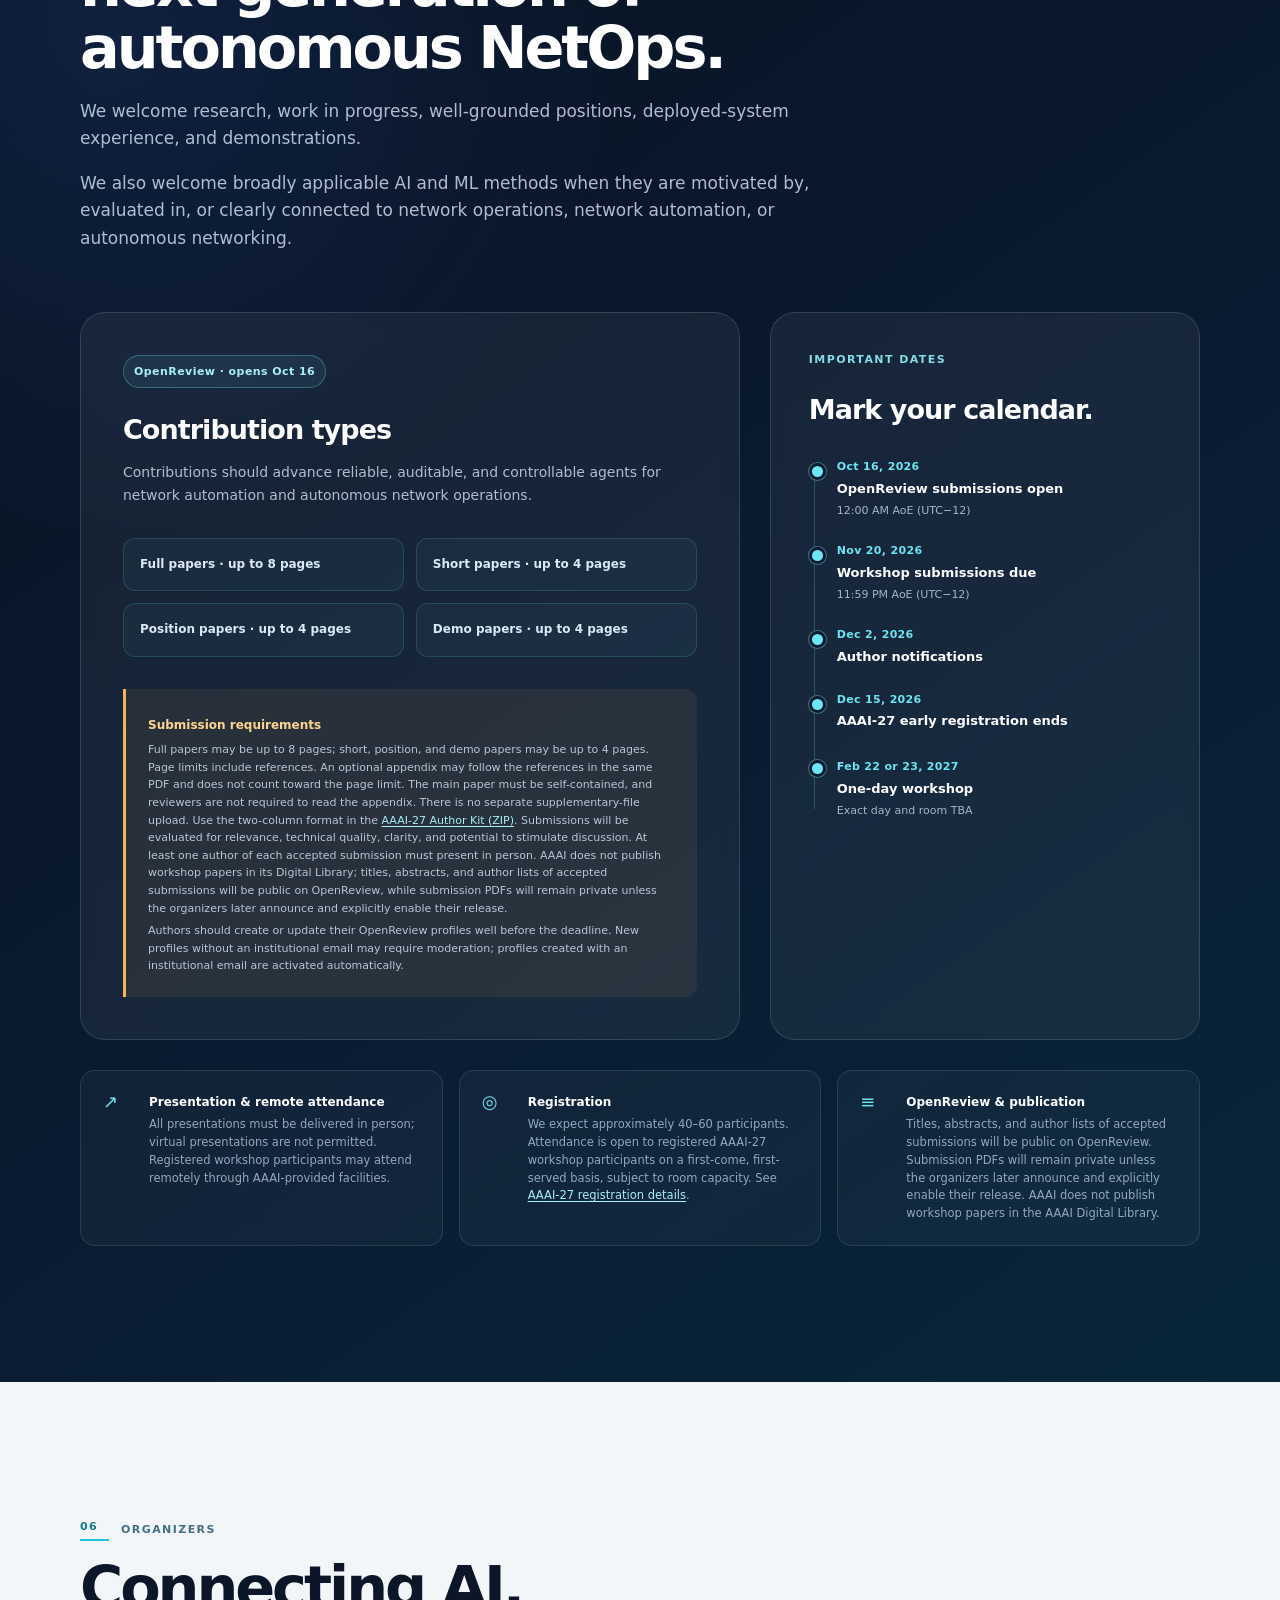
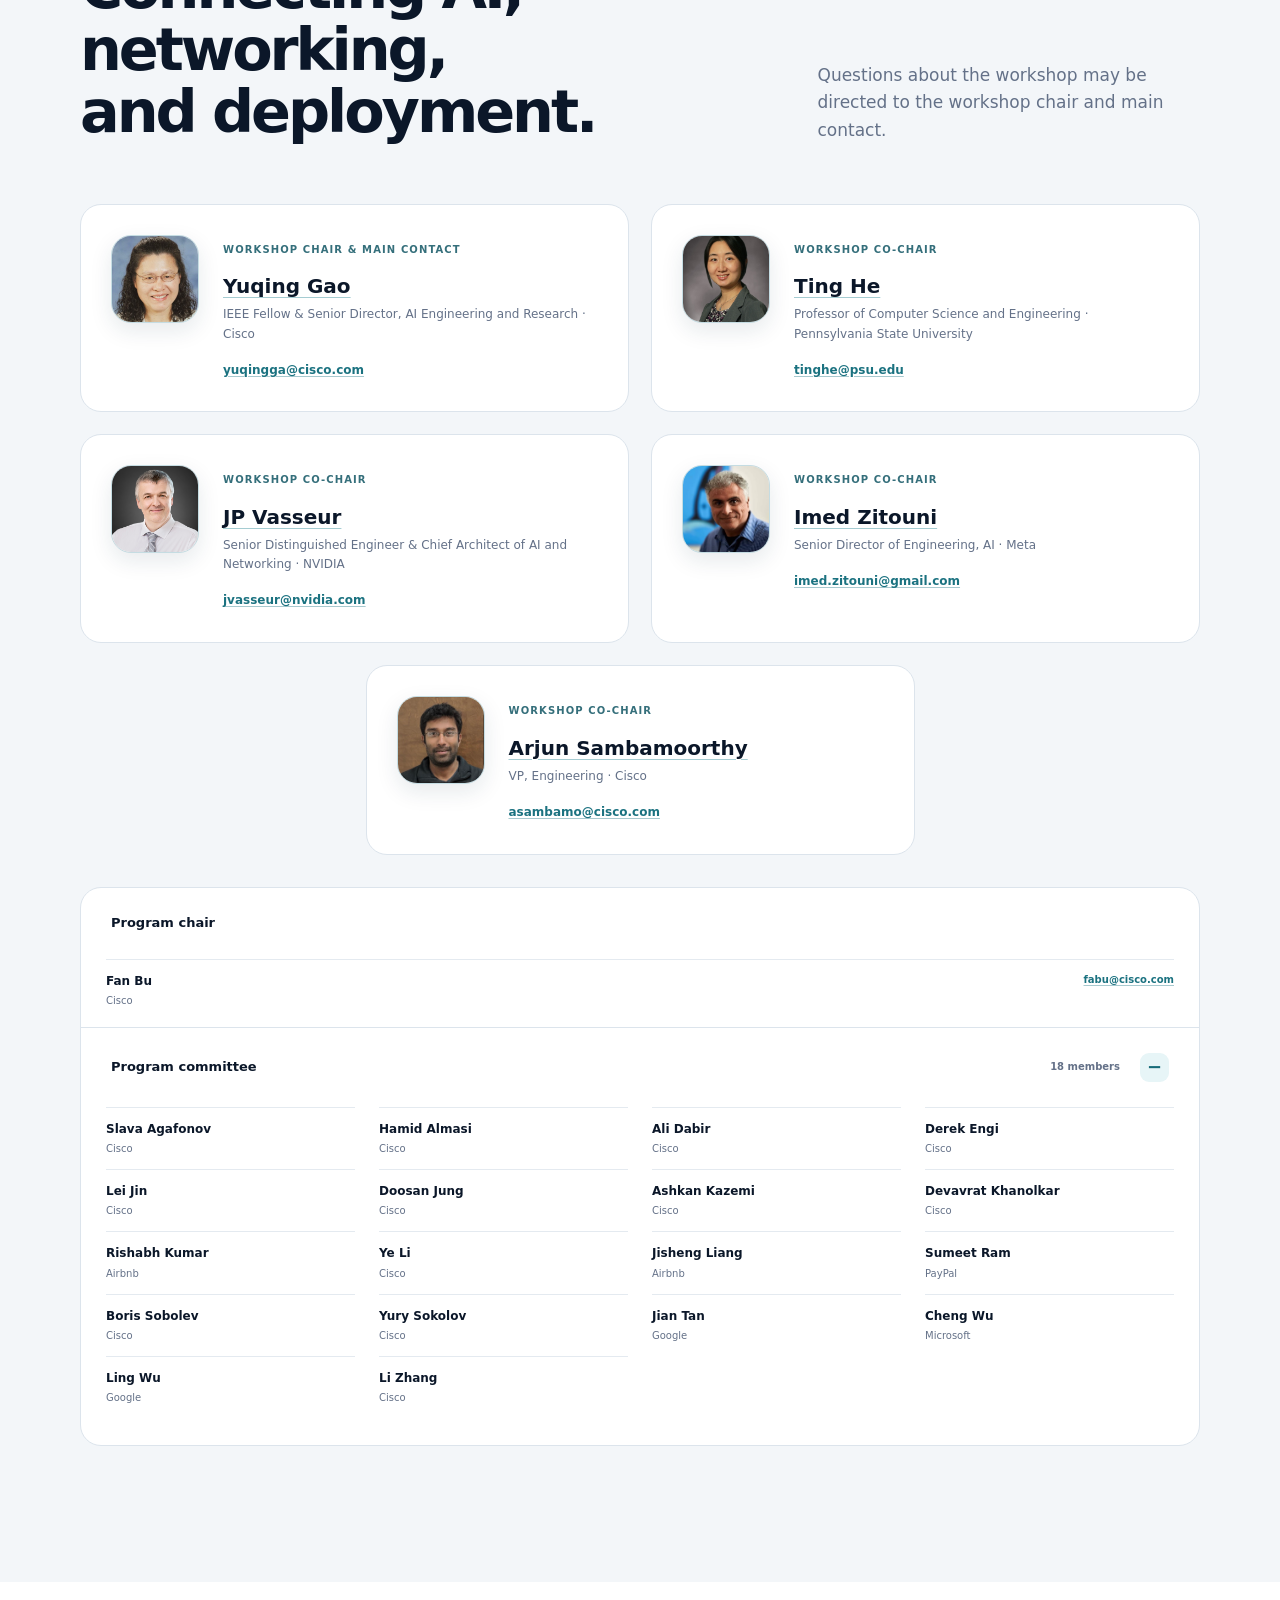
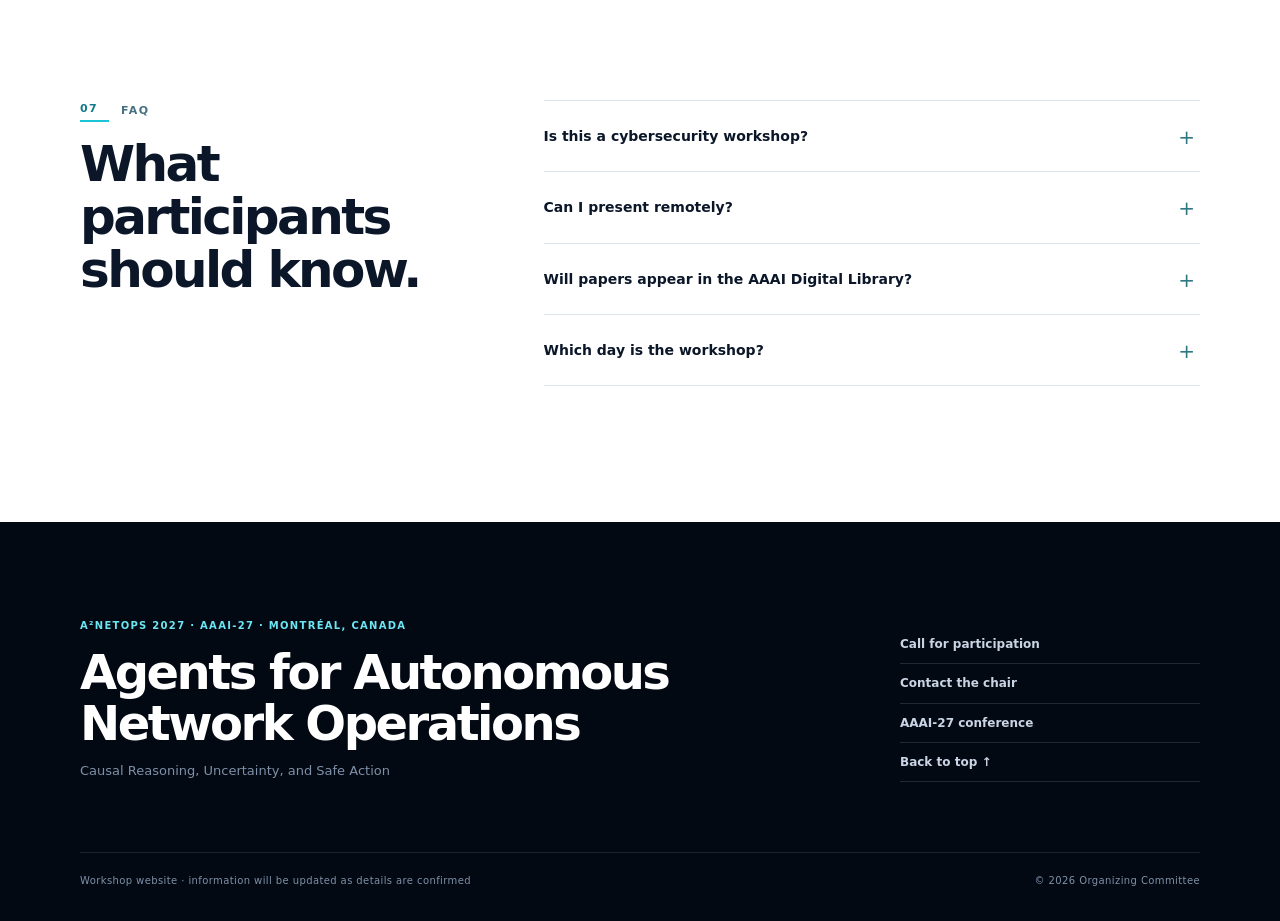
==== commit 0e6b2184: "Clarify optional appendix policy" ====
--- a/index.html
+++ b/index.html
@@ -217,7 +217,7 @@
             </div>
             <div class="pending-policy">
               <strong>Submission requirements</strong>
-              <p>Full papers may be up to 8 pages; short, position, and demo papers may be up to 4 pages. Page limits include references. Use the two-column format in the <a href="https://aaai.org/authorkit27/" target="_blank" rel="noopener">AAAI-27 Author Kit (ZIP)</a>. Submissions will be evaluated for relevance, technical quality, clarity, and potential to stimulate discussion. At least one author of each accepted submission must present in person. AAAI does not publish workshop papers in its Digital Library; titles, abstracts, and author lists of accepted submissions will be public on OpenReview, while submission PDFs will remain private unless the organizers later announce and explicitly enable their release.</p>
+              <p>Full papers may be up to 8 pages; short, position, and demo papers may be up to 4 pages. Page limits include references. An optional appendix may follow the references in the same PDF and does not count toward the page limit. The main paper must be self-contained, and reviewers are not required to read the appendix. There is no separate supplementary-file upload. Use the two-column format in the <a href="https://aaai.org/authorkit27/" target="_blank" rel="noopener">AAAI-27 Author Kit (ZIP)</a>. Submissions will be evaluated for relevance, technical quality, clarity, and potential to stimulate discussion. At least one author of each accepted submission must present in person. AAAI does not publish workshop papers in its Digital Library; titles, abstracts, and author lists of accepted submissions will be public on OpenReview, while submission PDFs will remain private unless the organizers later announce and explicitly enable their release.</p>
               <p>Authors should create or update their OpenReview profiles well before the deadline. New profiles without an institutional email may require moderation; profiles created with an institutional email are activated automatically.</p>
             </div>
           </div>
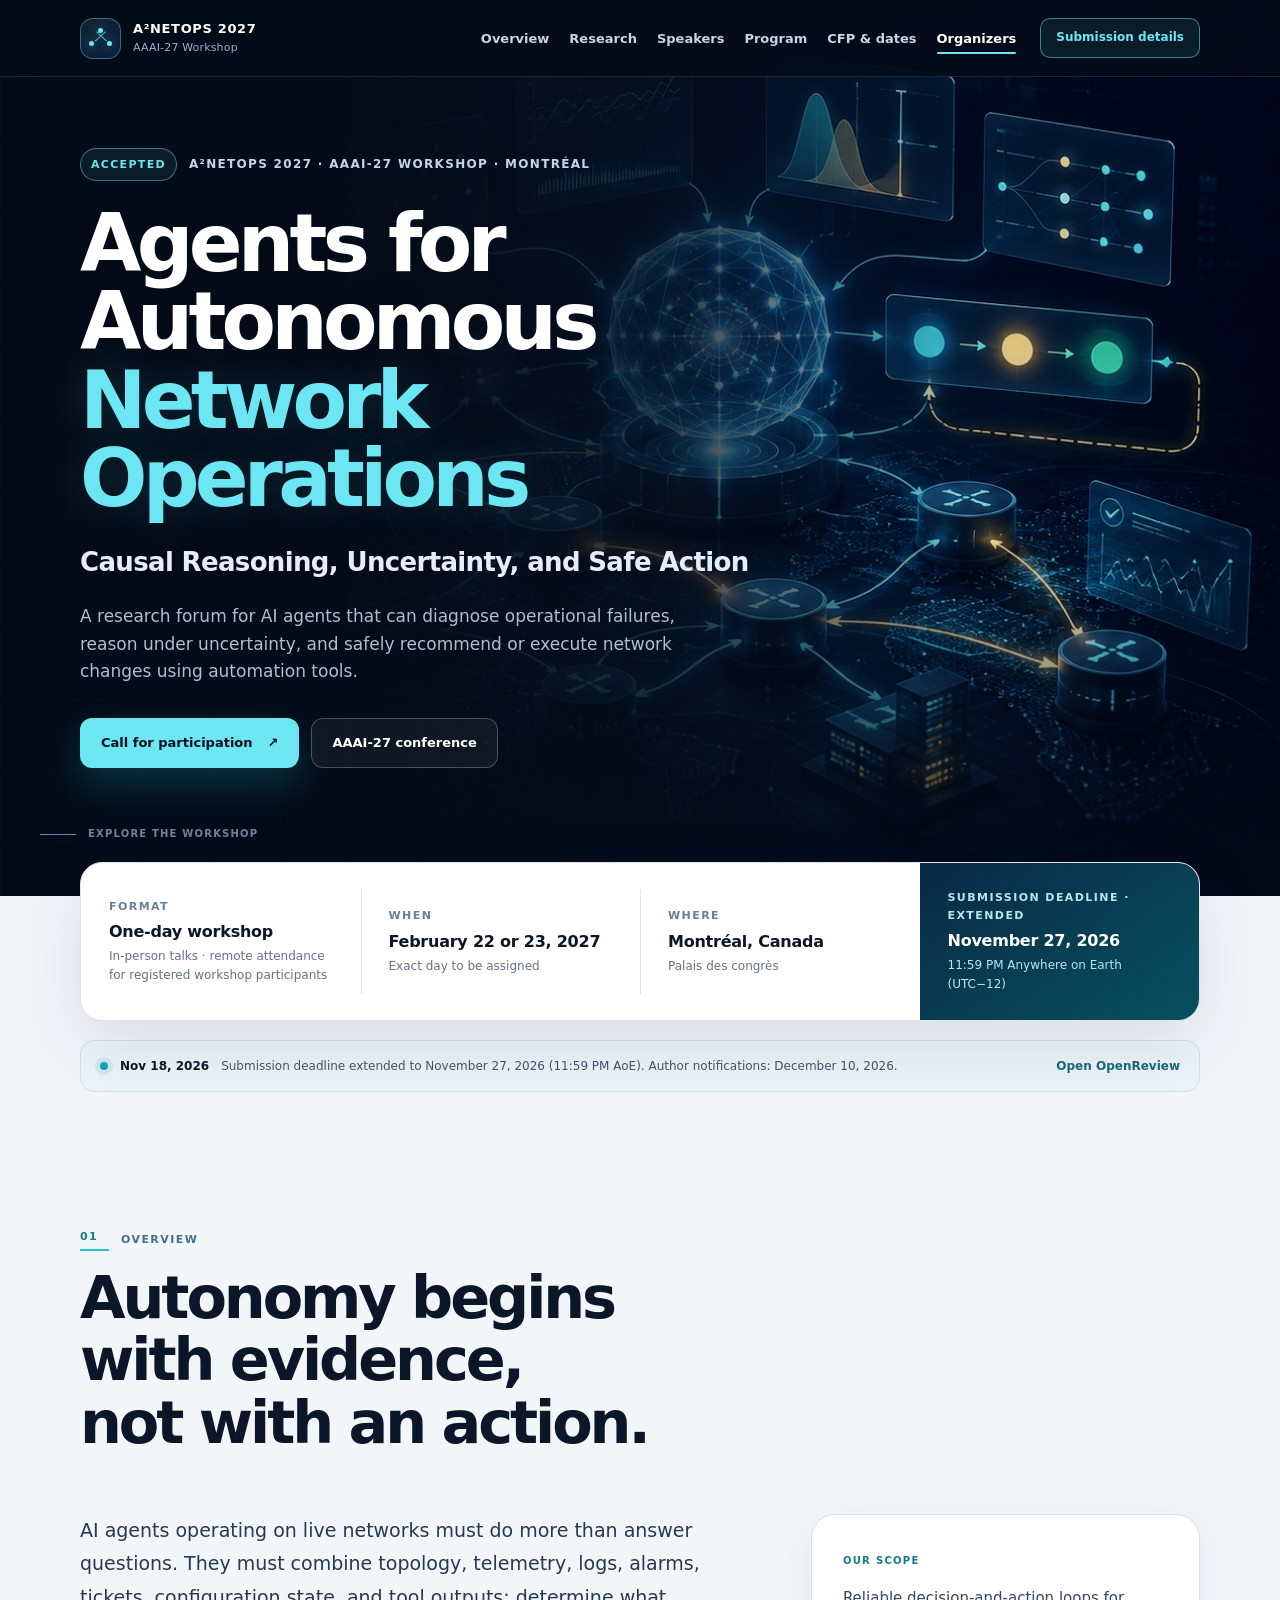
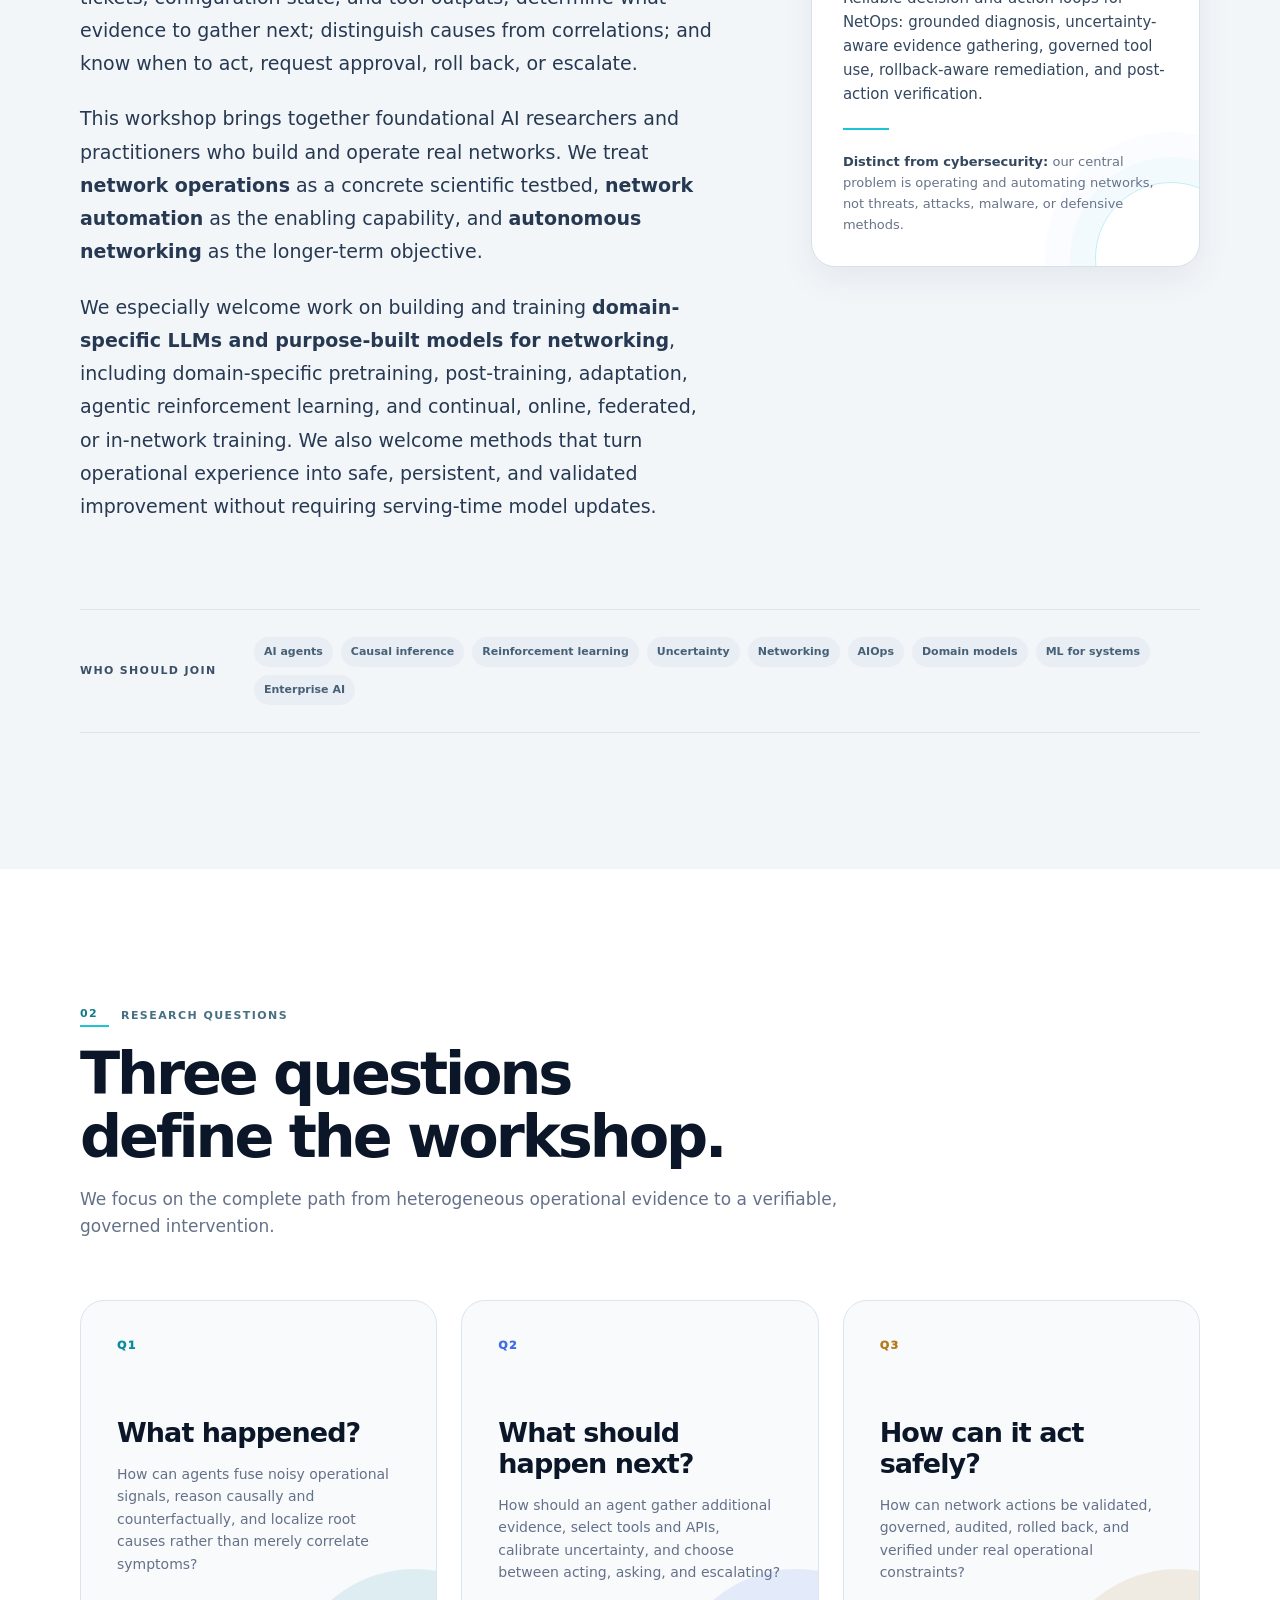
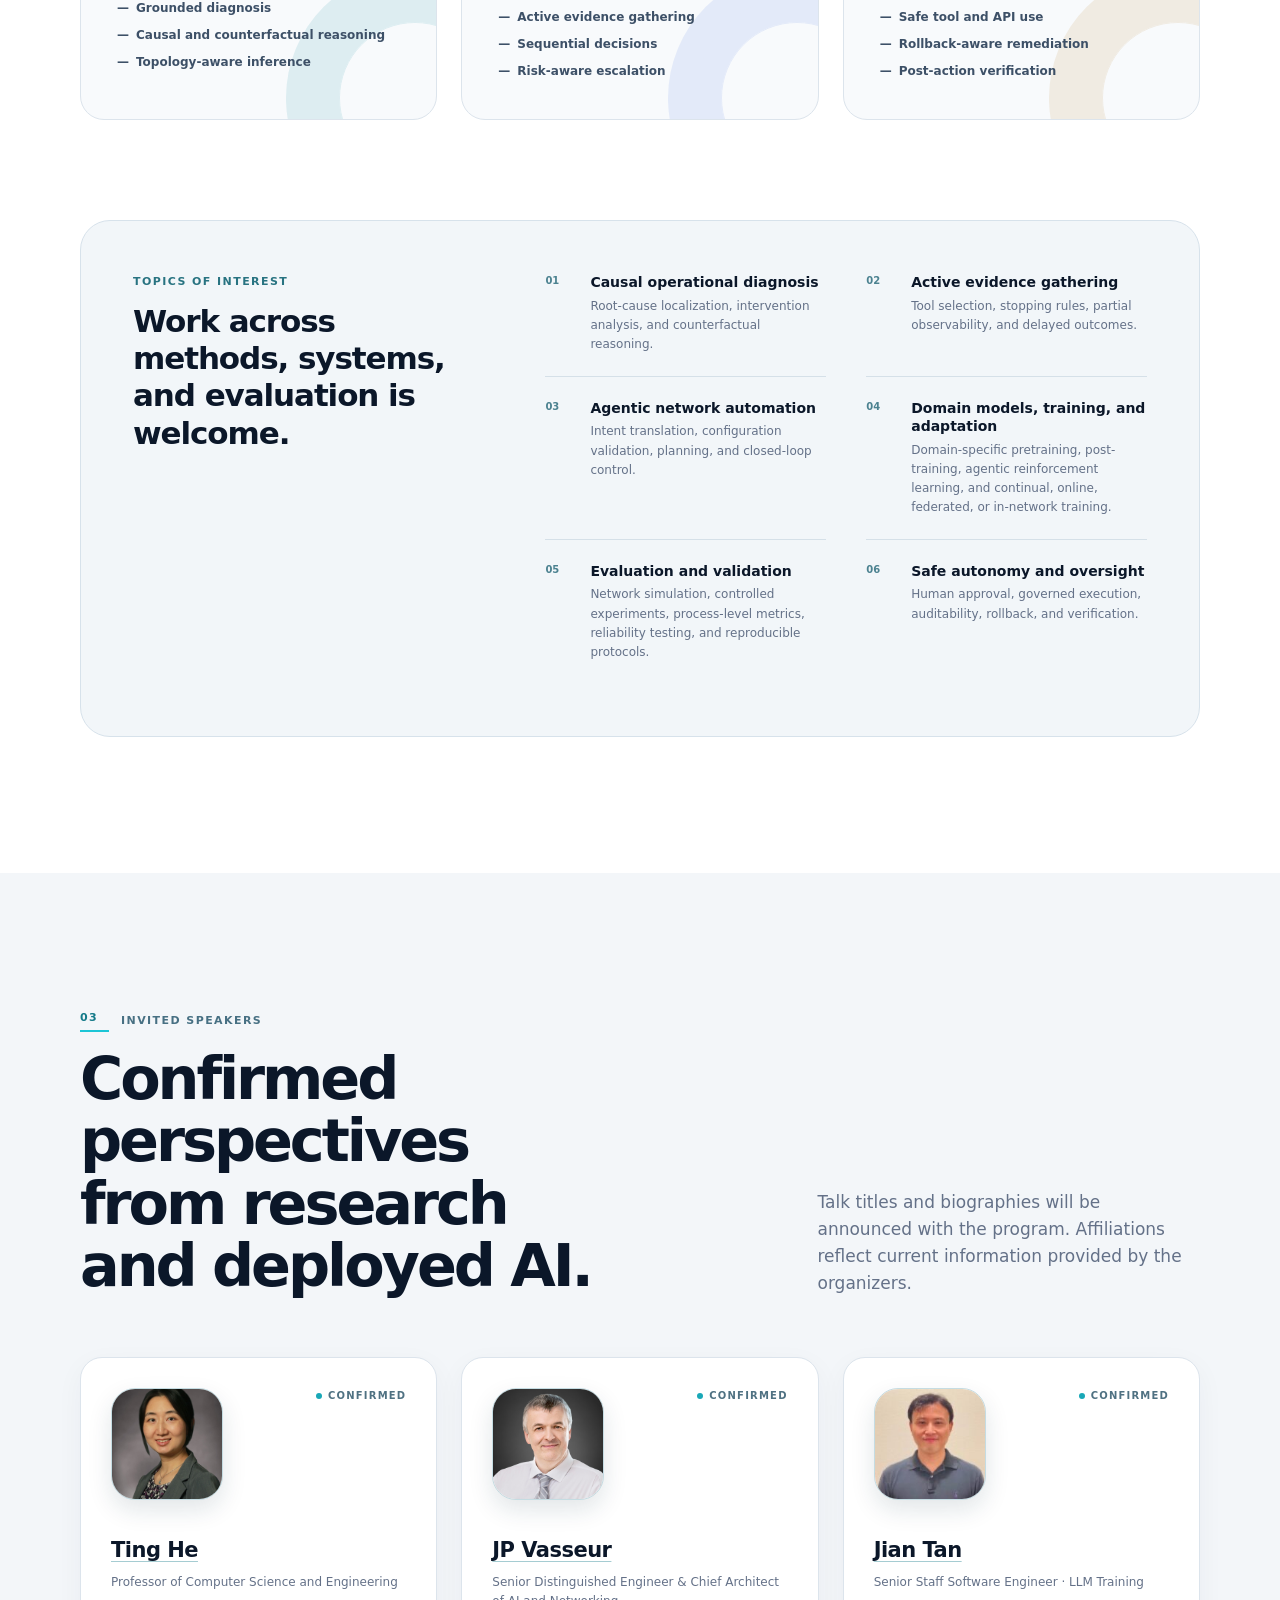
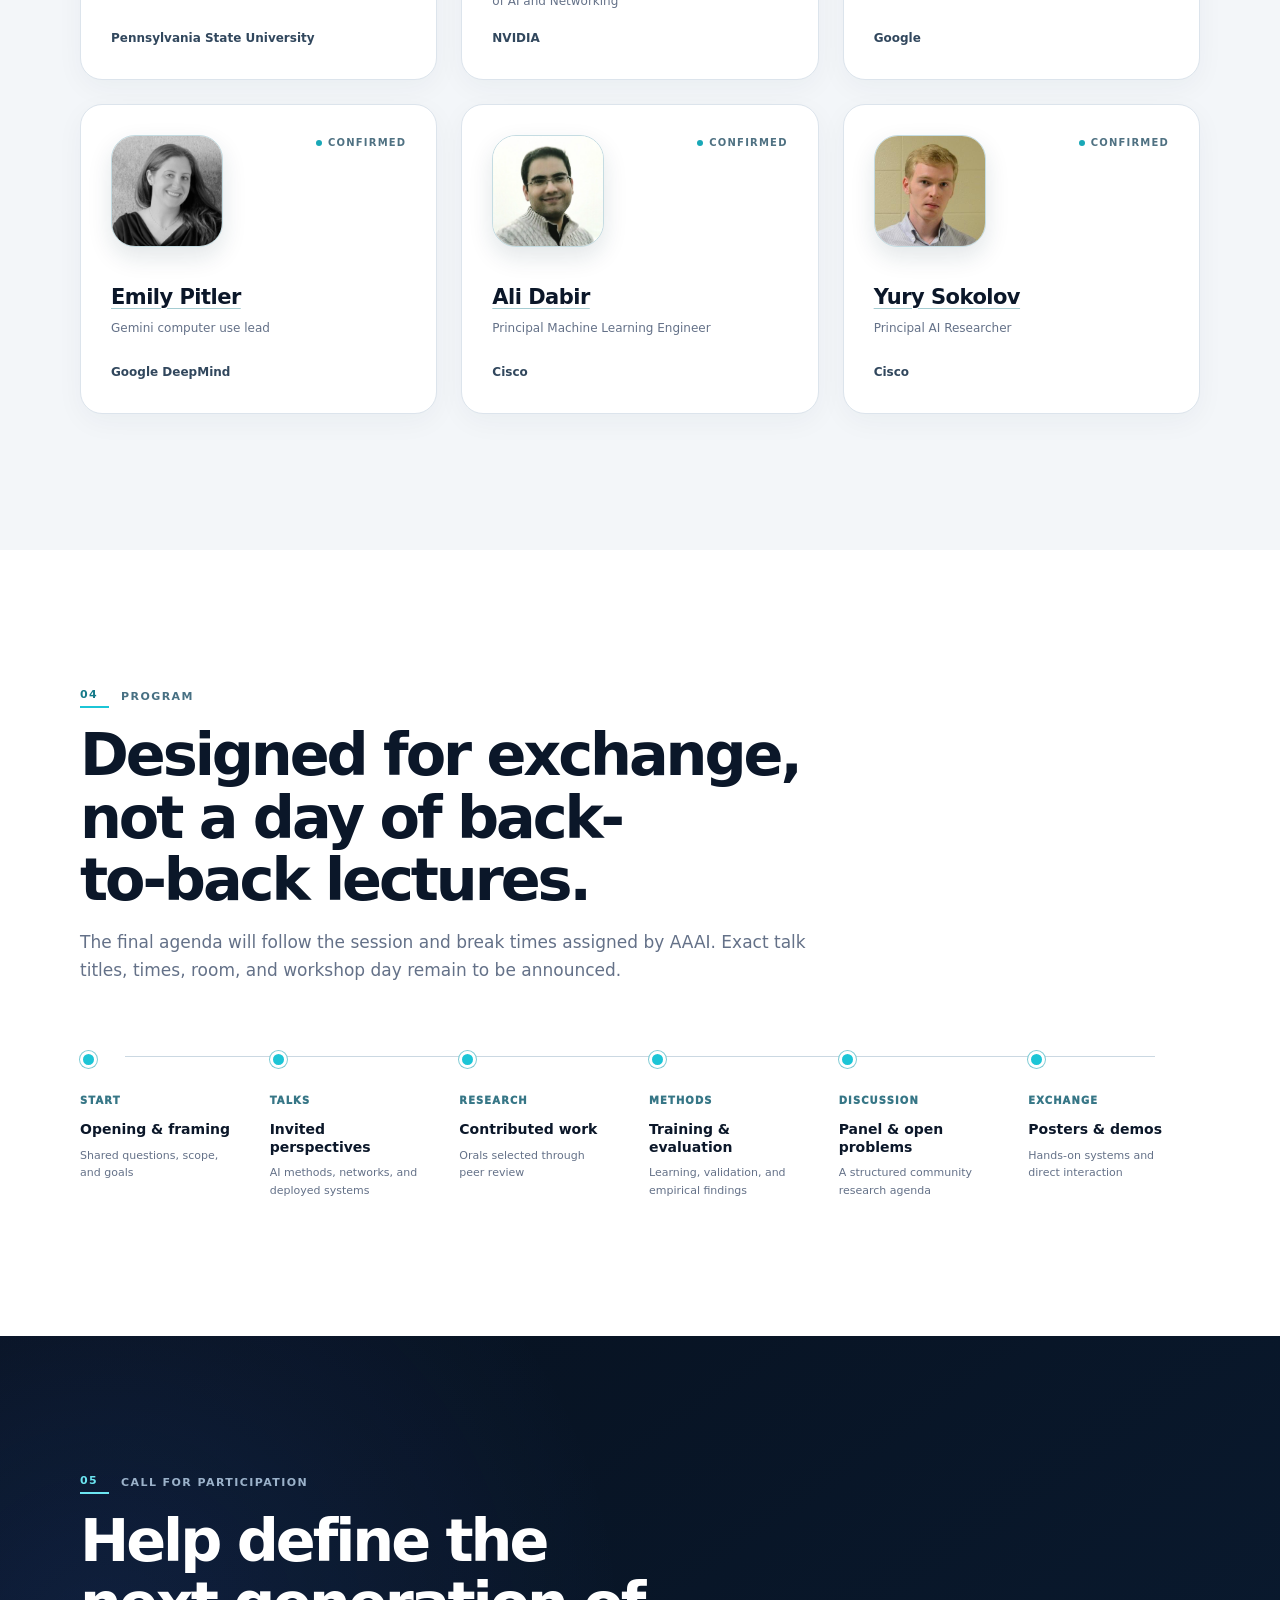
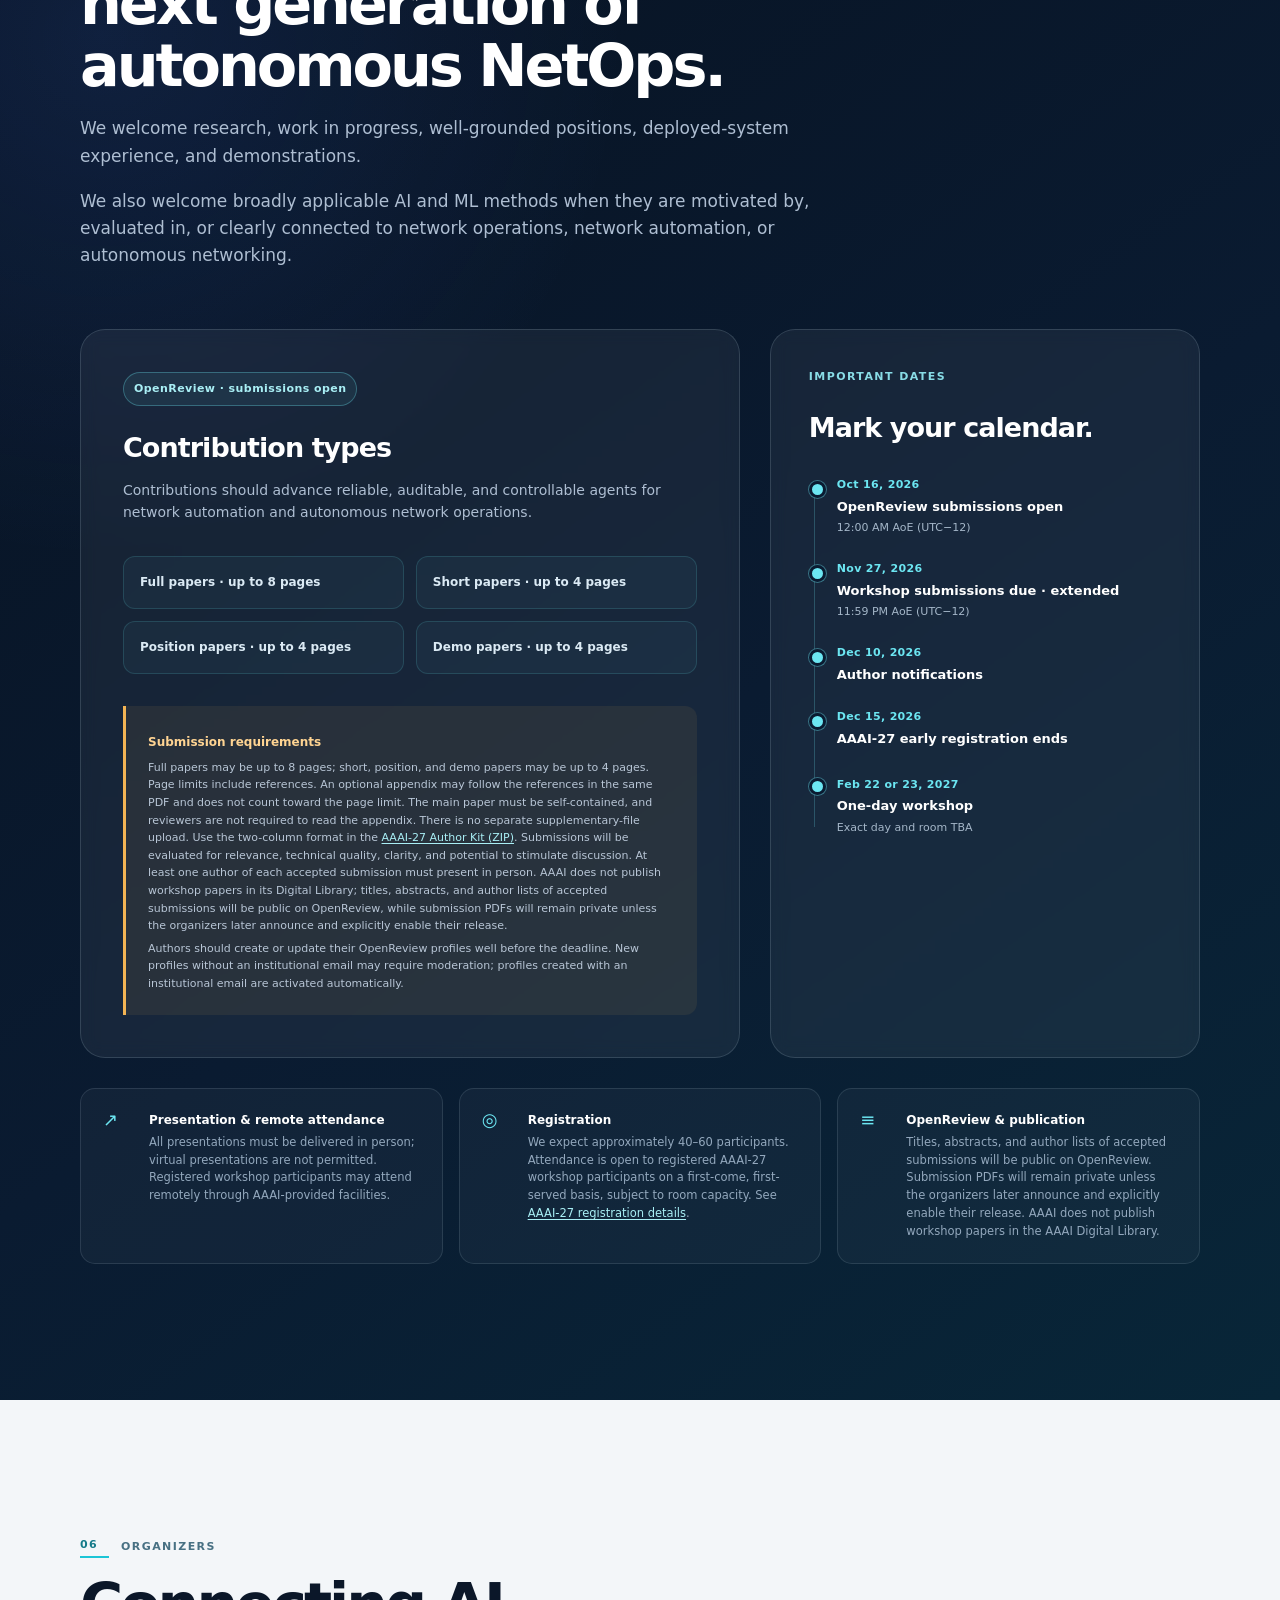
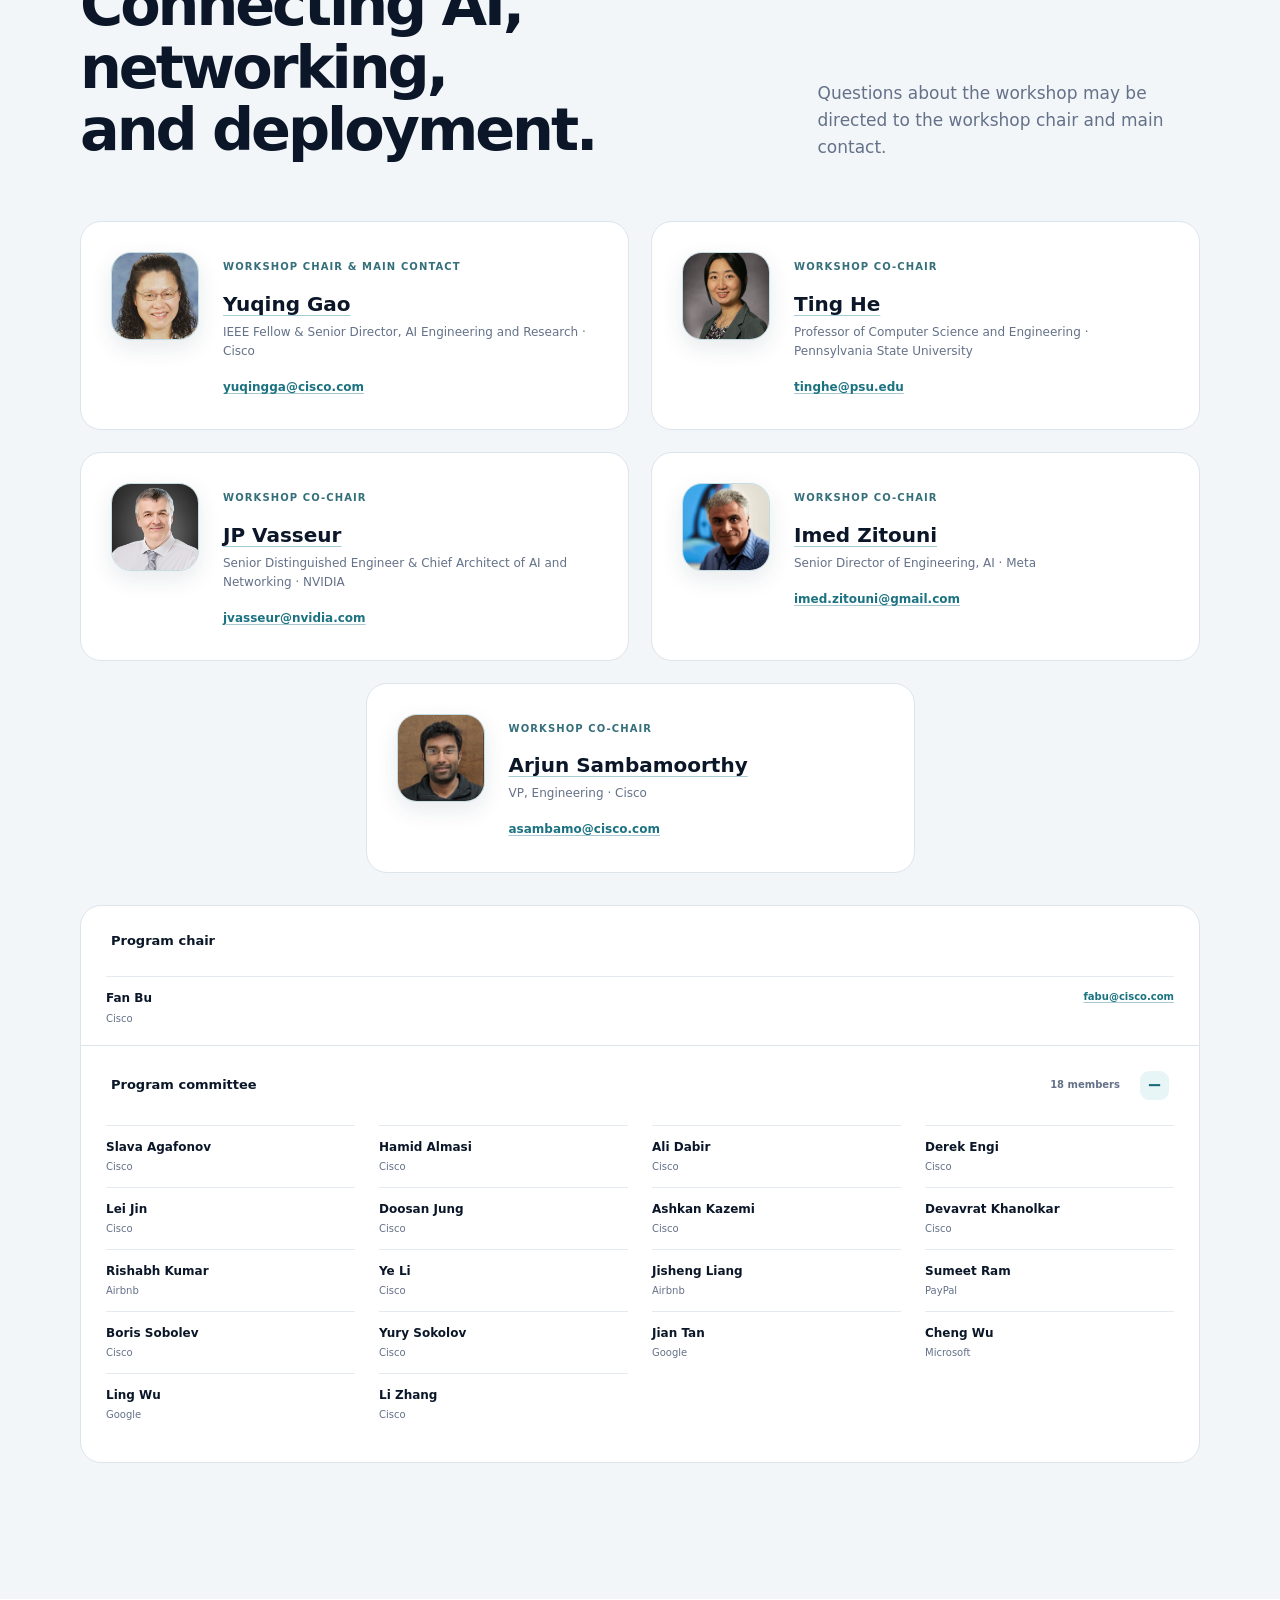
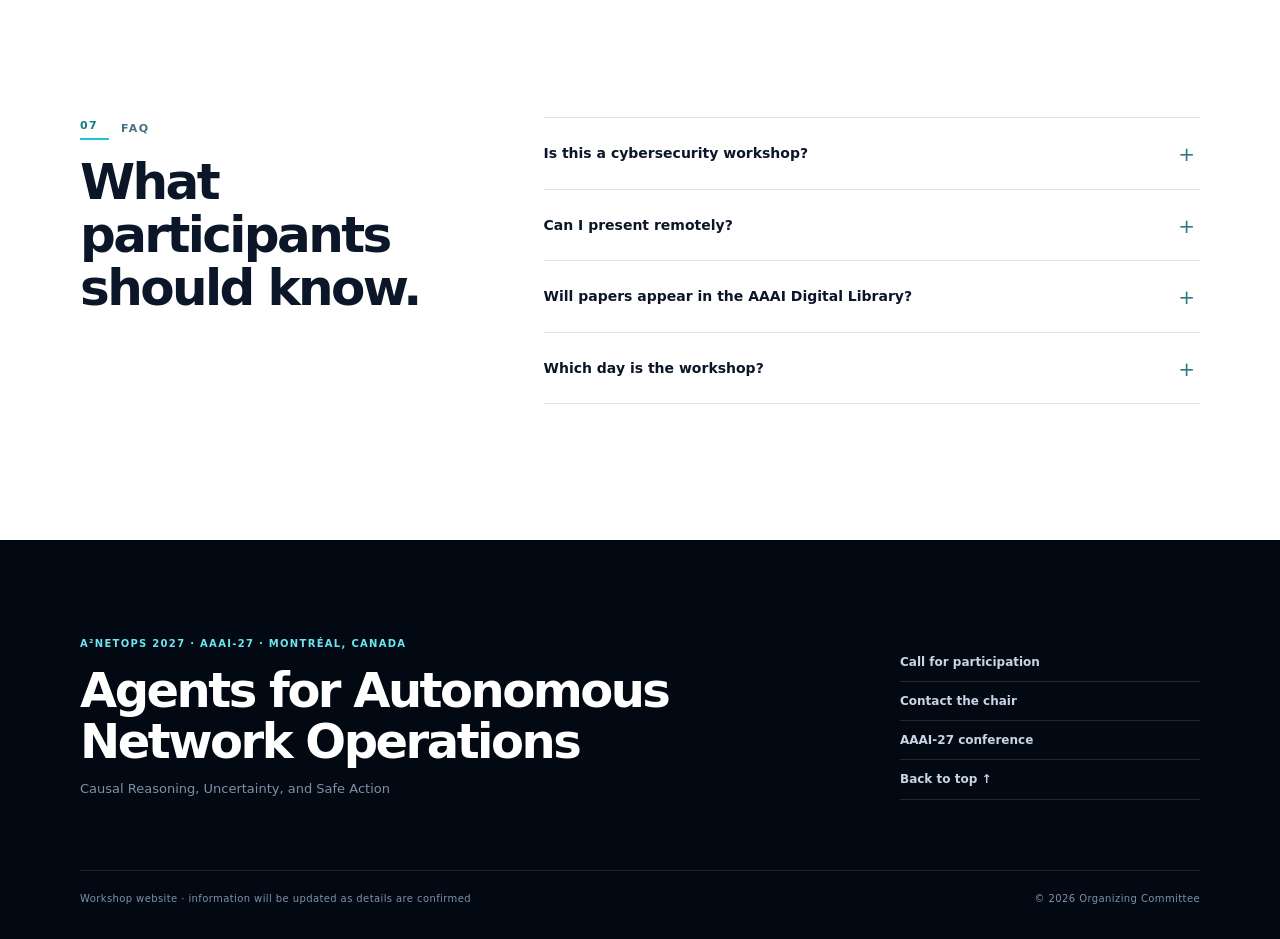
==== commit 58623c0d: "Extend A2NetOps submission and notification dates" ====
--- a/index.html
+++ b/index.html
@@ -73,15 +73,15 @@
         <div class="fact"><span>Format</span><strong>One-day workshop</strong><small>In-person talks · remote attendance for registered workshop participants</small></div>
         <div class="fact"><span>When</span><strong>February 22 or 23, 2027</strong><small>Exact day to be assigned</small></div>
         <div class="fact"><span>Where</span><strong>Montréal, Canada</strong><small>Palais des congrès</small></div>
-        <div class="fact accent"><span>Submission deadline</span><strong>November 20, 2026</strong><small>Anywhere on Earth (UTC−12)</small></div>
+        <div class="fact accent"><span>Submission deadline · extended</span><strong>November 27, 2026</strong><small>11:59 PM Anywhere on Earth (UTC−12)</small></div>
       </div>
     </section>
 
     <aside class="update-bar" aria-label="Latest update">
       <div class="page-shell update-shell">
         <span class="pulse" aria-hidden="true"></span>
-        <time datetime="2026-10-08">Oct 8, 2026</time>
-        <p>The call for participation is live. OpenReview submissions open October 16, 2026.</p>
+        <time datetime="2026-11-18">Nov 18, 2026</time>
+        <p>Submission deadline extended to November 27, 2026 (11:59 PM AoE). Author notifications: December 10, 2026.</p>
         <a href="https://openreview.net/group?id=AAAI.org/2027/Workshop/A2NetOps" target="_blank" rel="noopener">Open OpenReview</a>
       </div>
     </aside>
@@ -208,7 +208,7 @@
         <div class="participate-grid">
           <div class="call-card">
             <div class="call-card-head">
-              <a class="status-pill dark-pill" href="https://openreview.net/group?id=AAAI.org/2027/Workshop/A2NetOps" target="_blank" rel="noopener">OpenReview · opens Oct 16</a>
+              <a class="status-pill dark-pill" href="https://openreview.net/group?id=AAAI.org/2027/Workshop/A2NetOps" target="_blank" rel="noopener">OpenReview · submissions open</a>
               <h3>Contribution types</h3>
               <p>Contributions should advance reliable, auditable, and controllable agents for network automation and autonomous network operations.</p>
             </div>
@@ -226,8 +226,8 @@
             <h3 id="dates-title">Mark your calendar.</h3>
             <ol class="date-list">
               <li><time datetime="2026-10-16">Oct 16, 2026</time><span>OpenReview submissions open</span><small>12:00 AM AoE (UTC−12)</small></li>
-              <li><time datetime="2026-11-20">Nov 20, 2026</time><span>Workshop submissions due</span><small>11:59 PM AoE (UTC−12)</small></li>
-              <li><time datetime="2026-12-02">Dec 2, 2026</time><span>Author notifications</span></li>
+              <li><time datetime="2026-11-27">Nov 27, 2026</time><span>Workshop submissions due · extended</span><small>11:59 PM AoE (UTC−12)</small></li>
+              <li><time datetime="2026-12-10">Dec 10, 2026</time><span>Author notifications</span></li>
               <li><time datetime="2026-12-15">Dec 15, 2026</time><span>AAAI-27 early registration ends</span></li>
               <li><span class="date-window">Feb 22 or 23, 2027</span><span>One-day workshop</span><small>Exact day and room TBA</small></li>
             </ol>
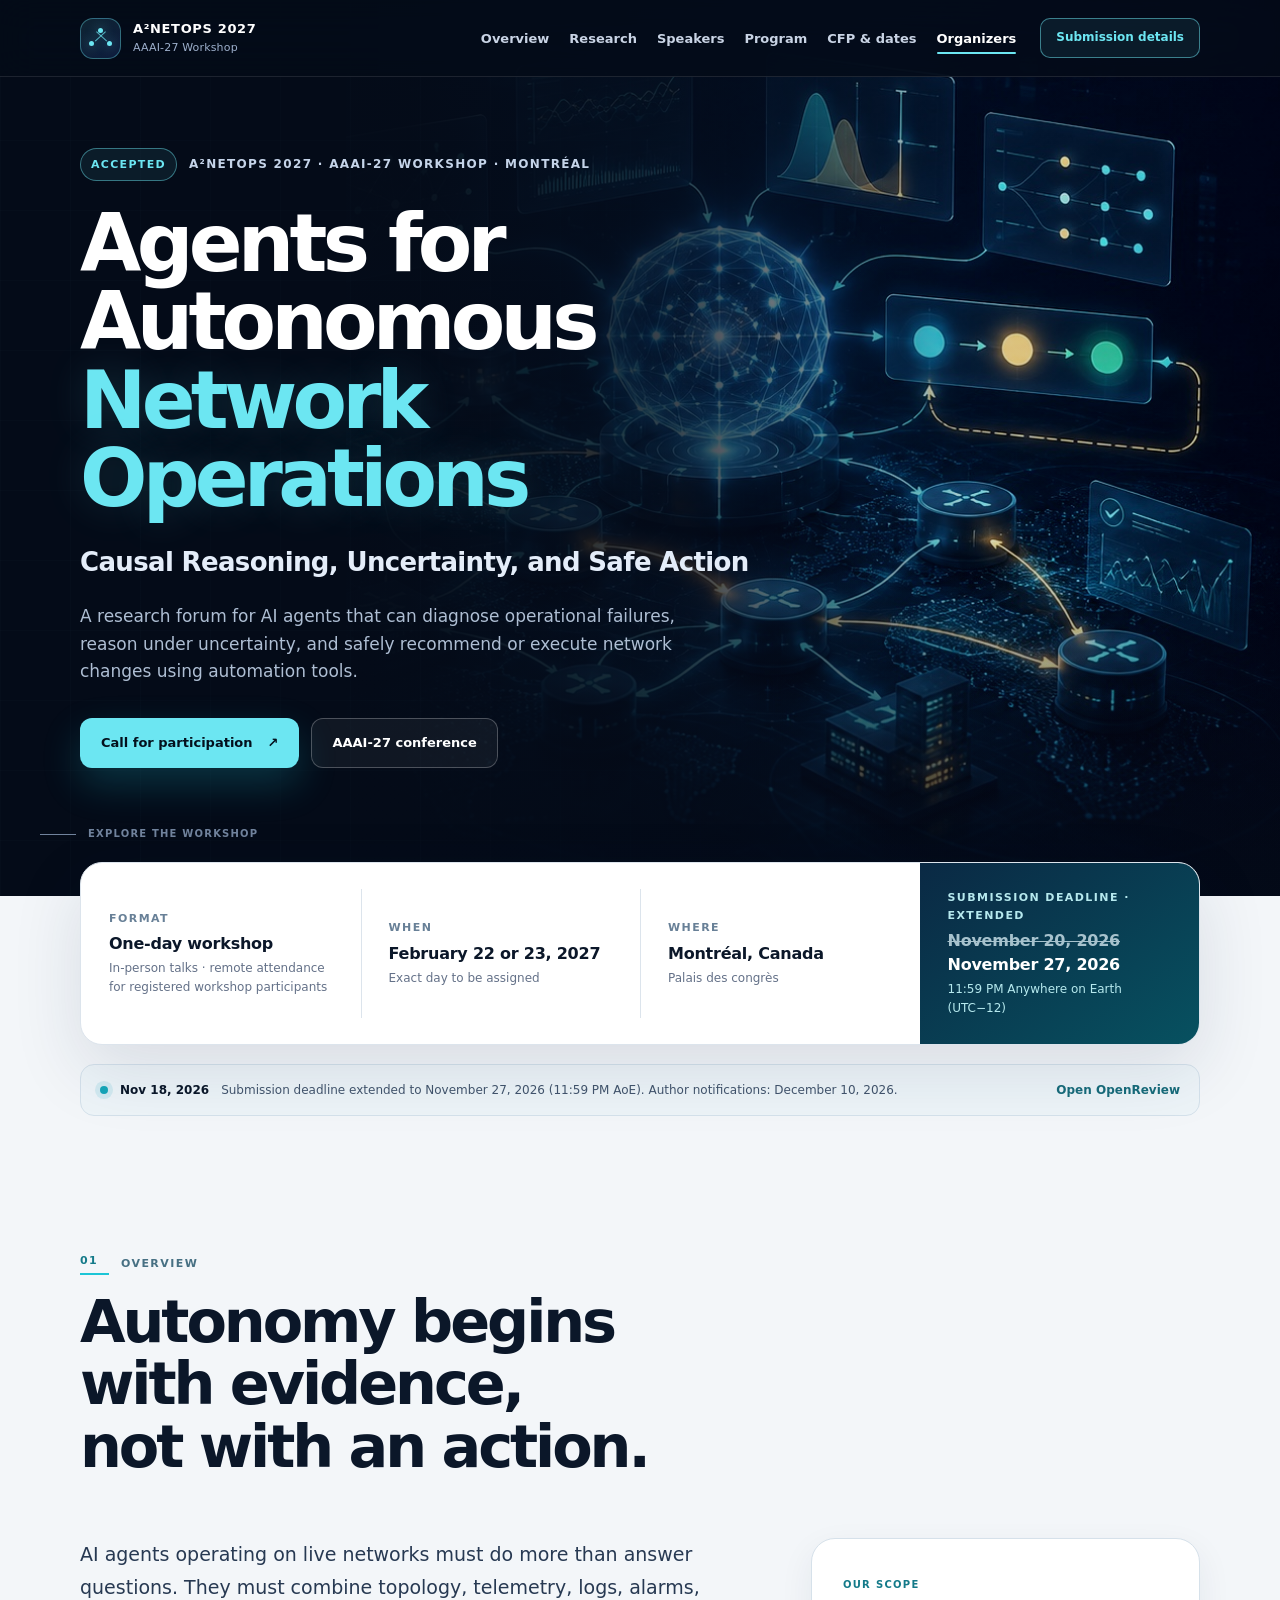
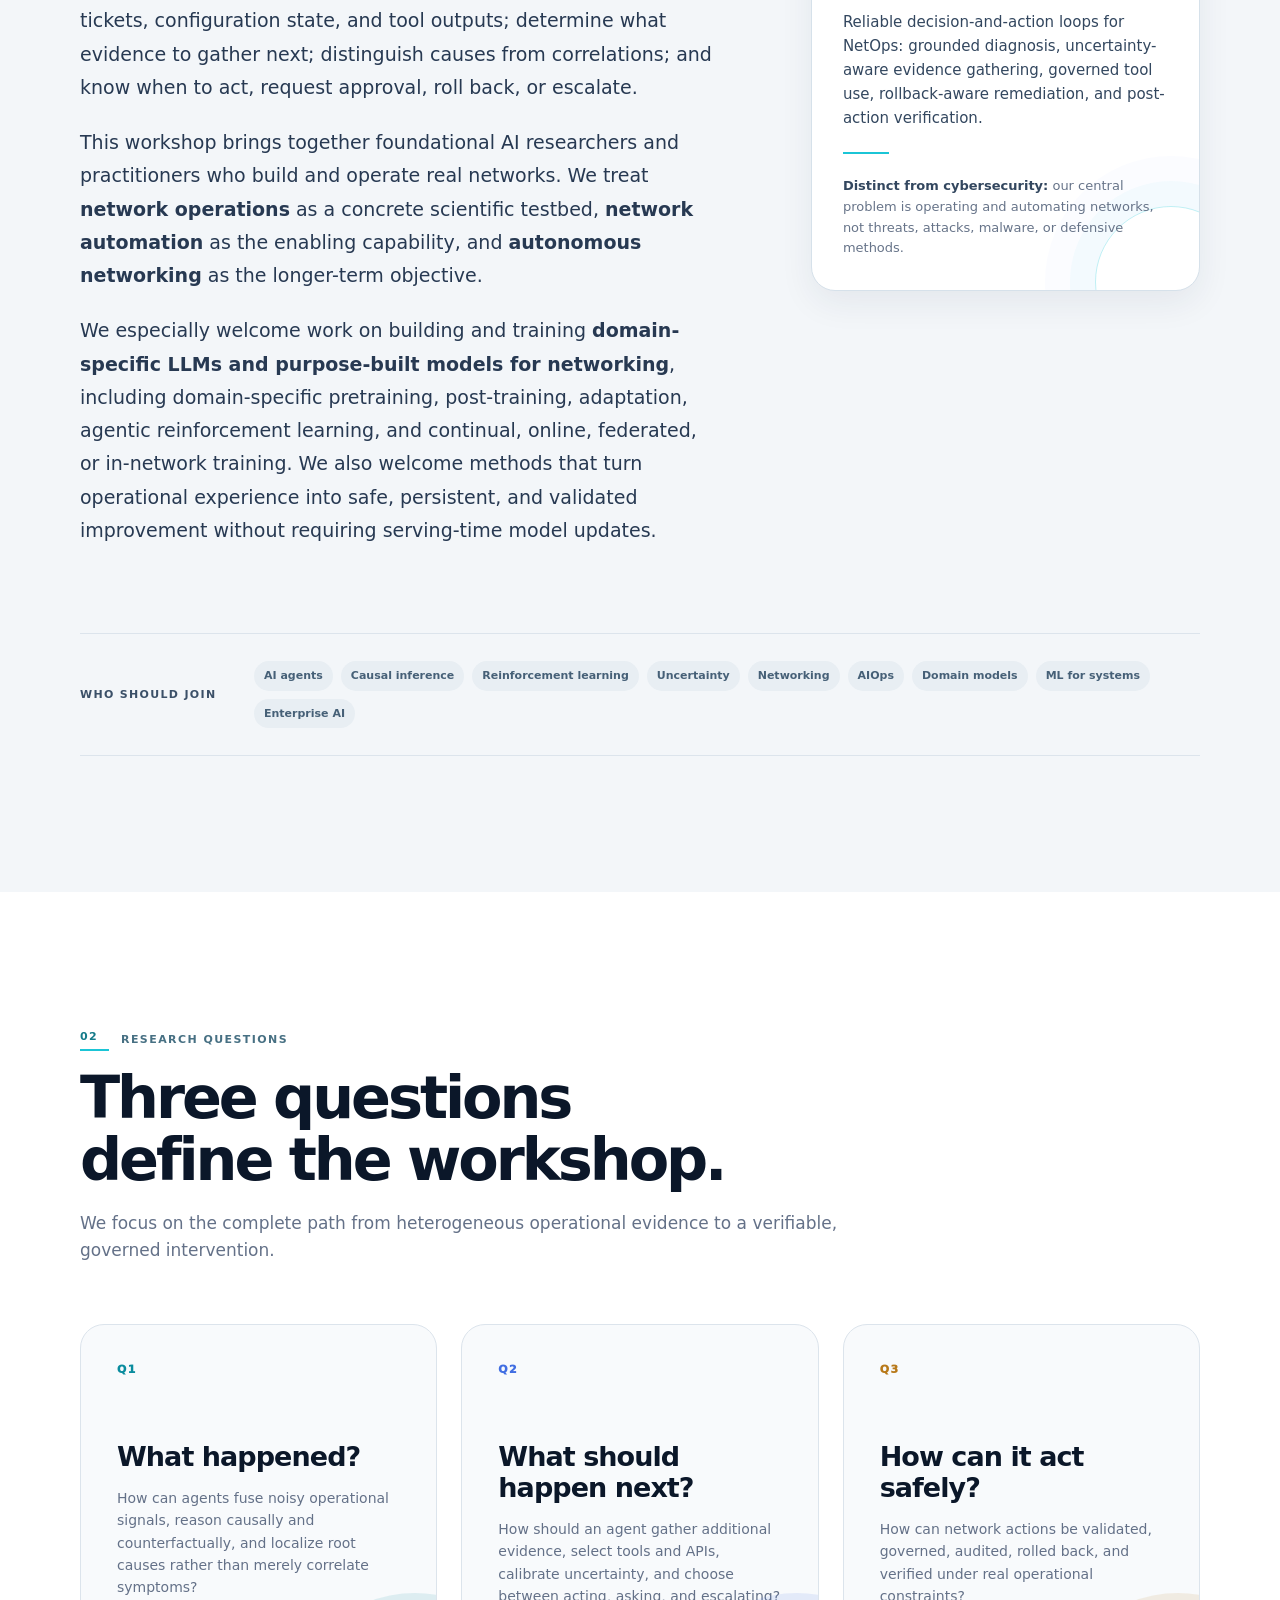
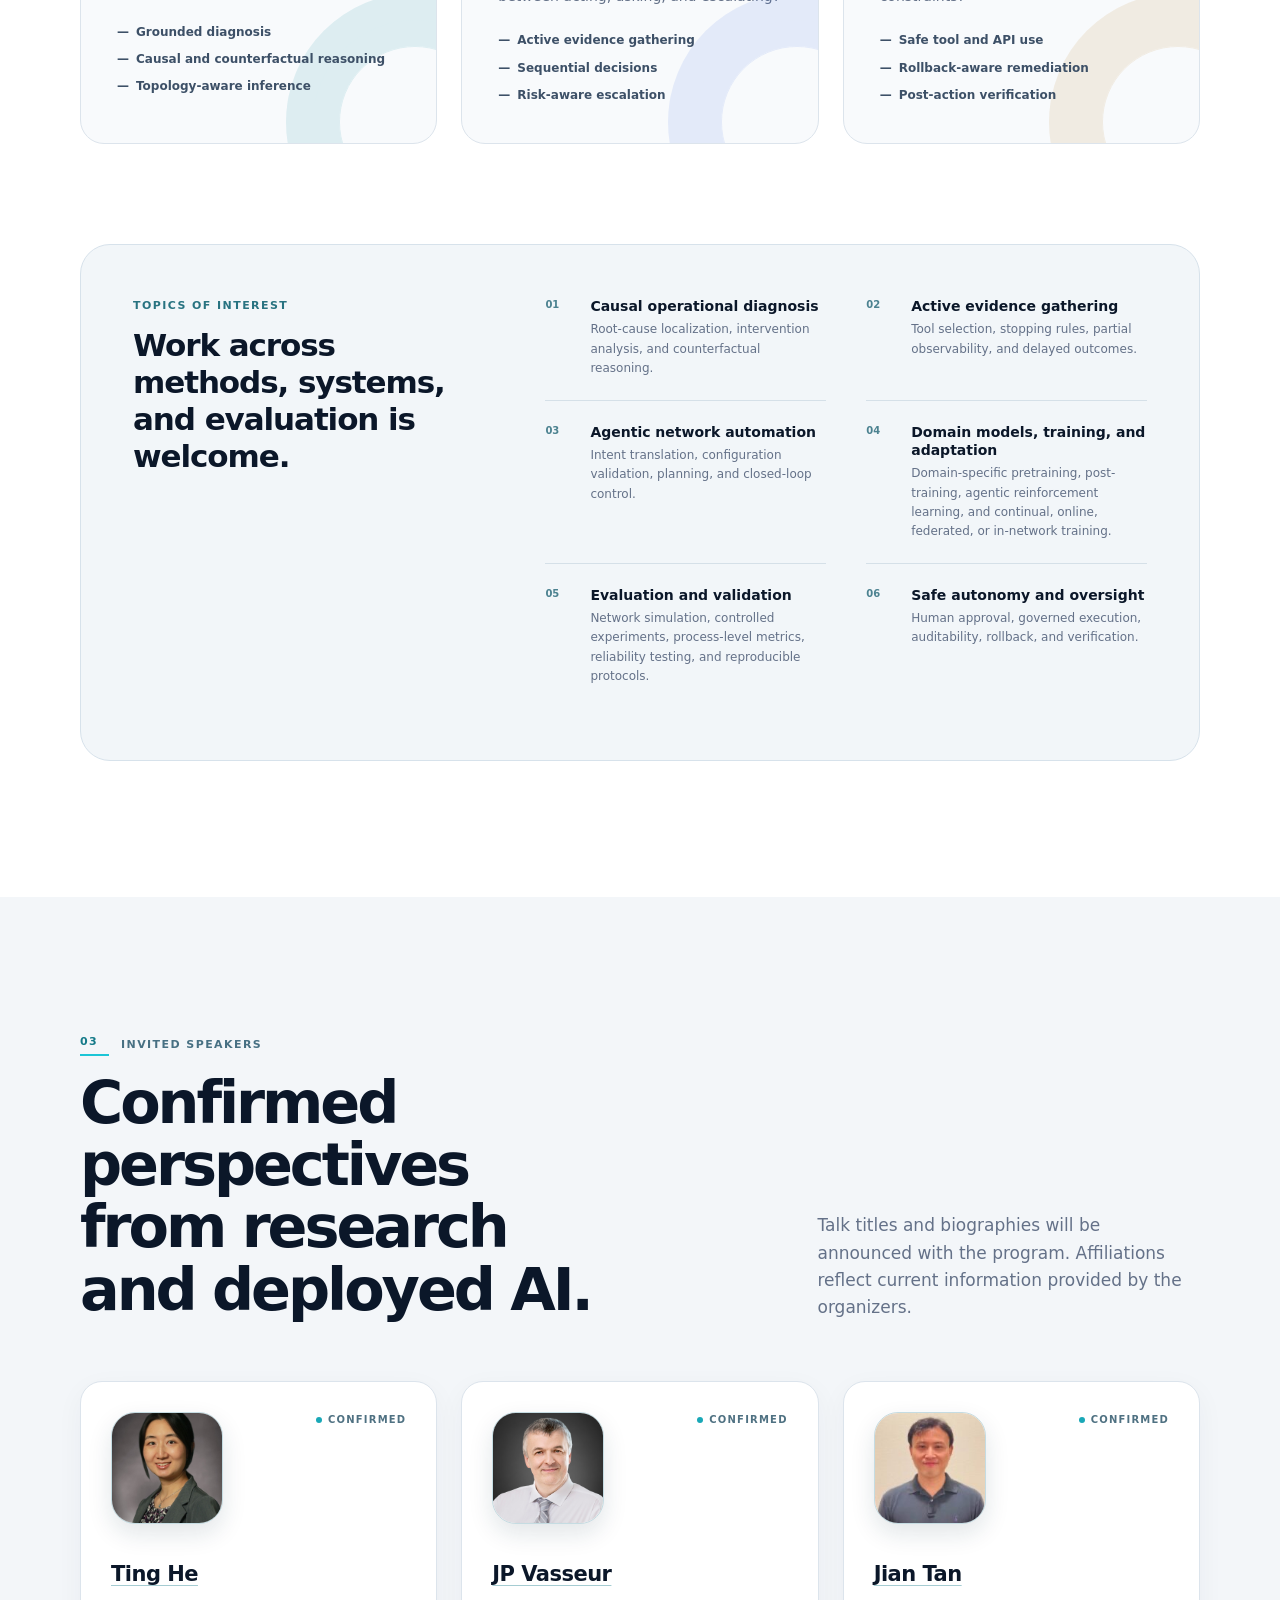
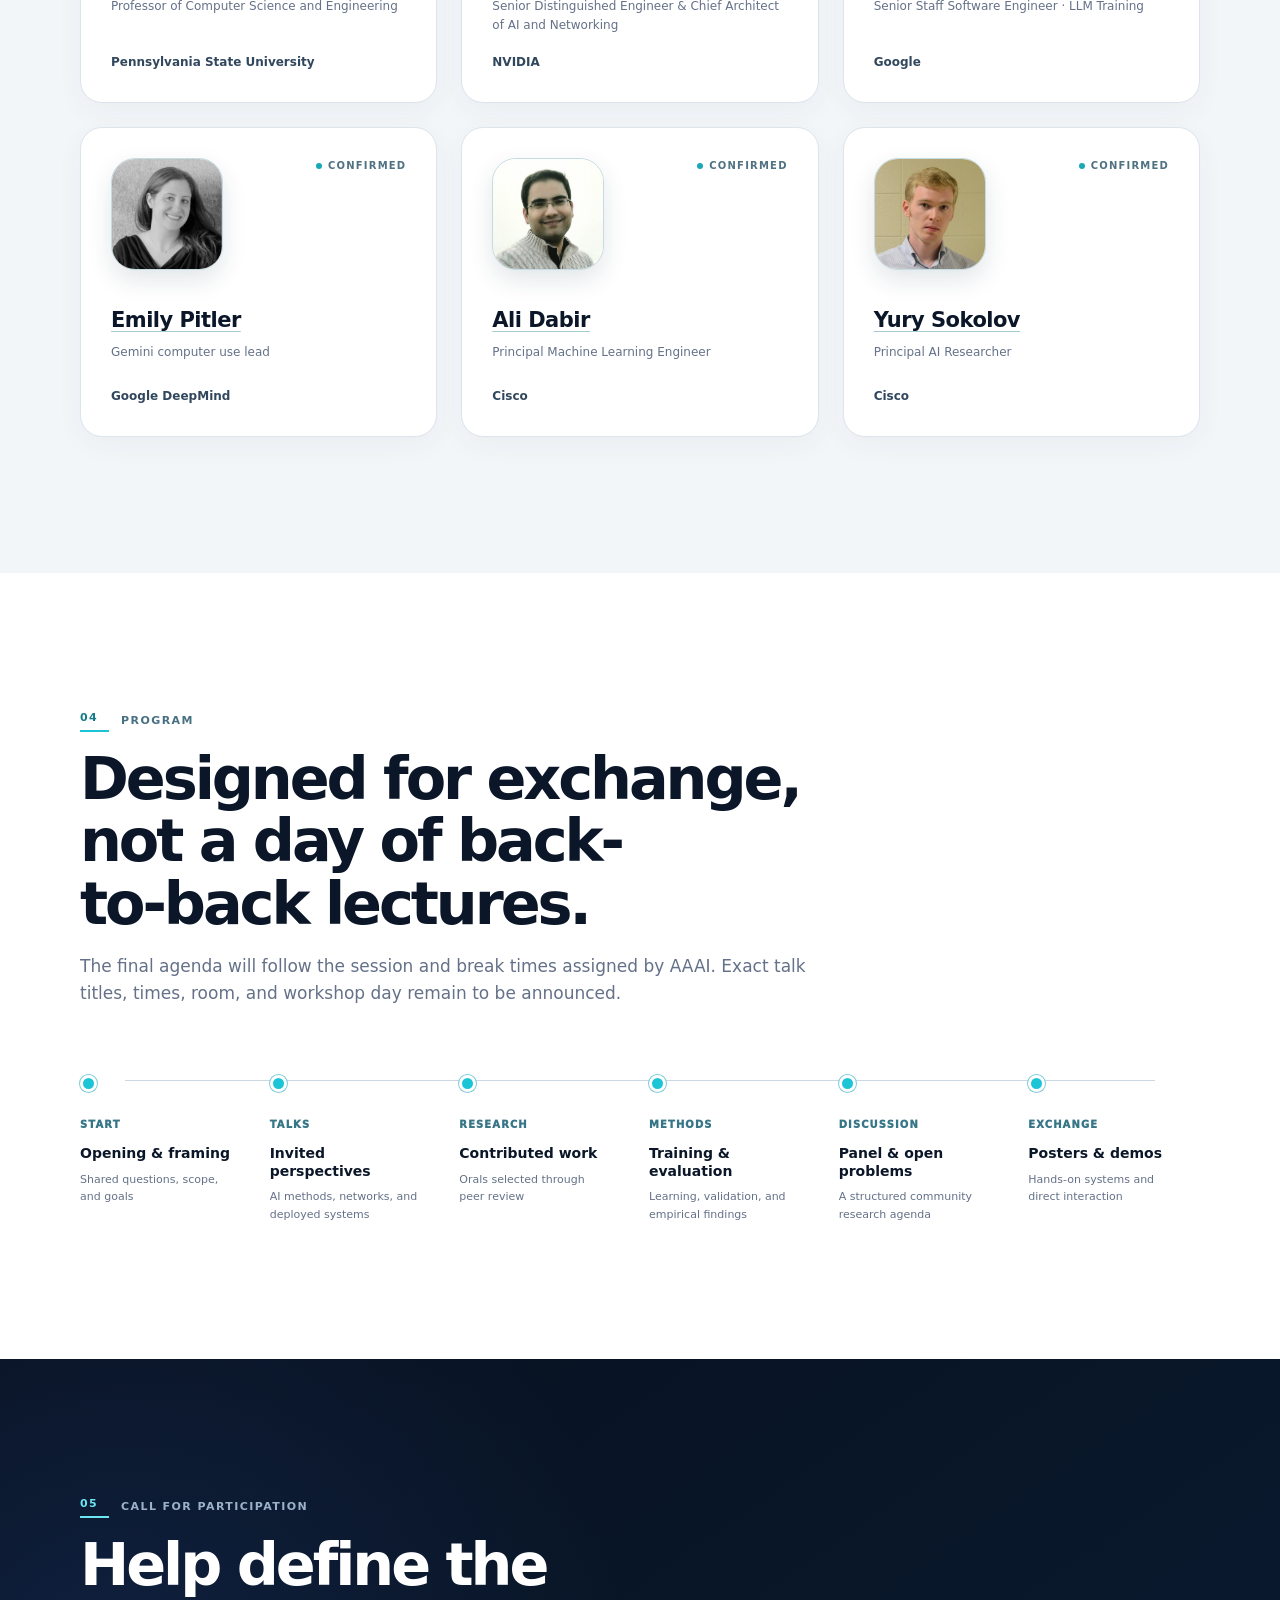
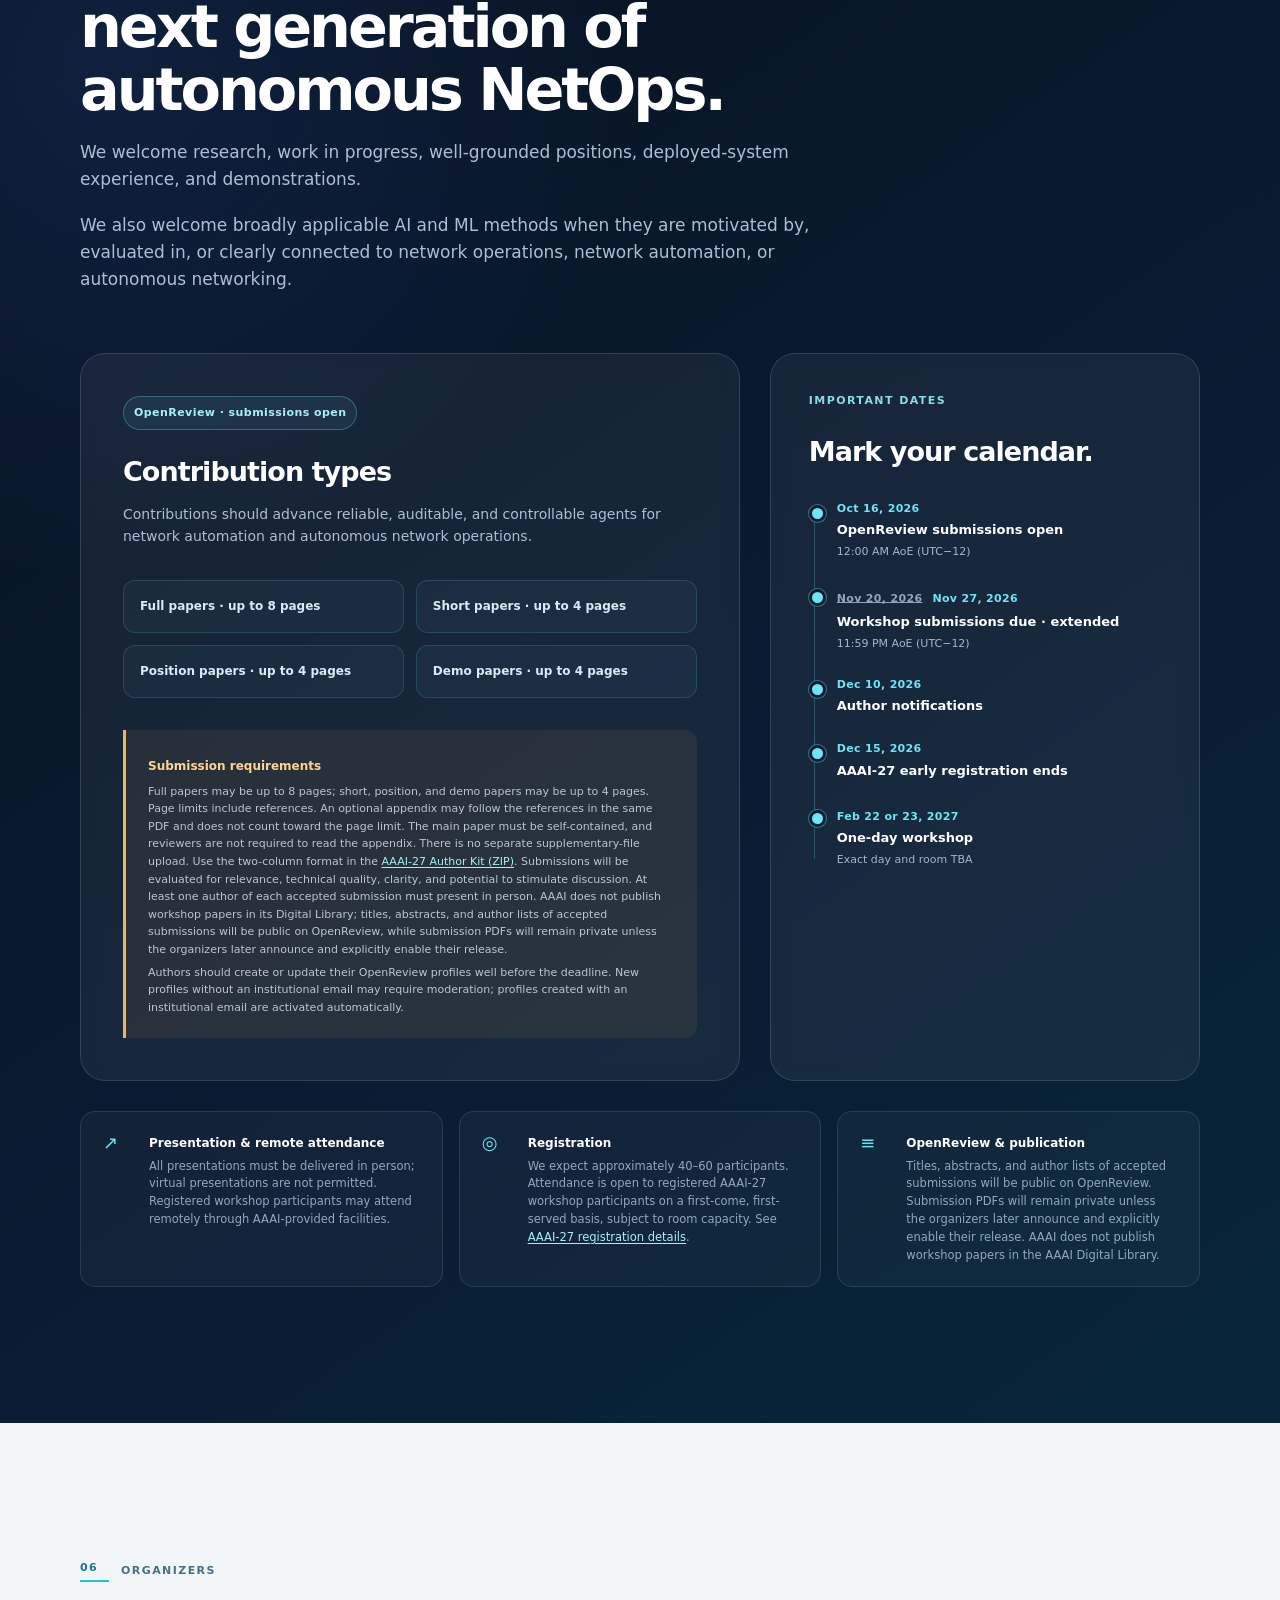
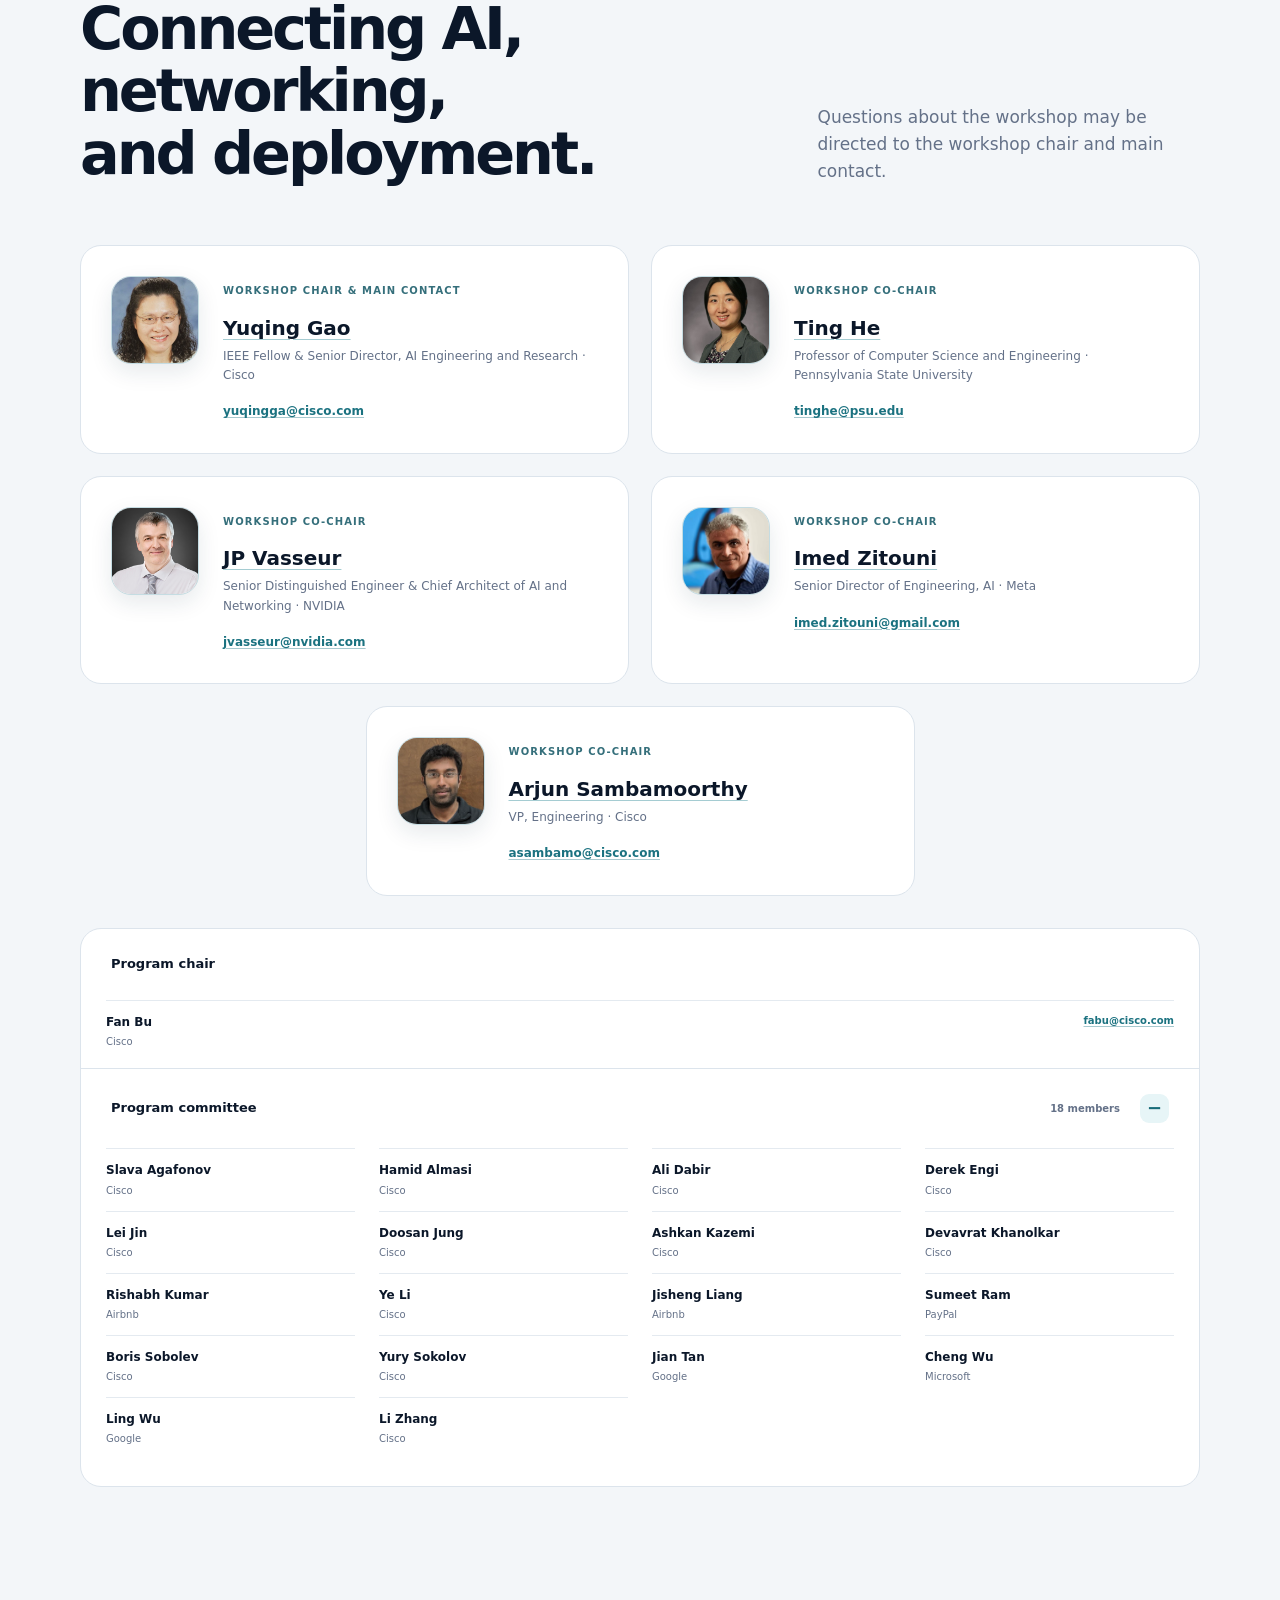
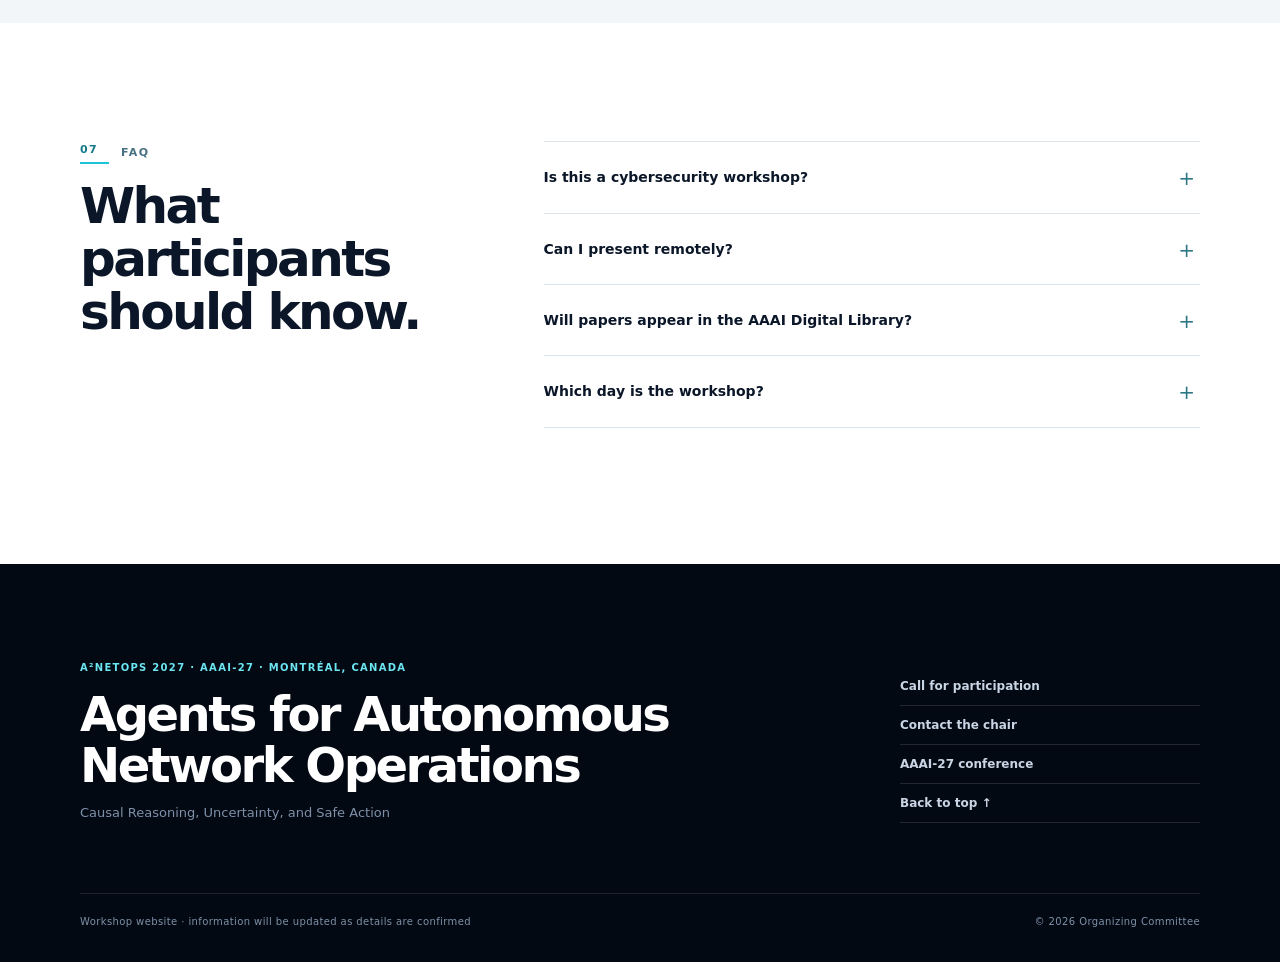
==== commit ff509398: "Show previous submission deadline as crossed out" ====
--- a/index.html
+++ b/index.html
@@ -16,7 +16,7 @@
   <link rel="canonical" href="https://a2netops.github.io/">
   <link rel="icon" href="assets/favicon.svg" type="image/svg+xml">
   <link rel="preload" as="image" href="assets/hero-autonomous-netops.jpg">
-  <link rel="stylesheet" href="styles.css?v=20260928-unified">
+  <link rel="stylesheet" href="styles.css?v=20261118-deadline">
   <script src="site.js" defer></script>
 </head>
 <body>
@@ -73,7 +73,7 @@
         <div class="fact"><span>Format</span><strong>One-day workshop</strong><small>In-person talks · remote attendance for registered workshop participants</small></div>
         <div class="fact"><span>When</span><strong>February 22 or 23, 2027</strong><small>Exact day to be assigned</small></div>
         <div class="fact"><span>Where</span><strong>Montréal, Canada</strong><small>Palais des congrès</small></div>
-        <div class="fact accent"><span>Submission deadline · extended</span><strong>November 27, 2026</strong><small>11:59 PM Anywhere on Earth (UTC−12)</small></div>
+        <div class="fact accent"><span>Submission deadline · extended</span><strong class="deadline-values"><del><time datetime="2026-11-20">November 20, 2026</time></del><time datetime="2026-11-27">November 27, 2026</time></strong><small>11:59 PM Anywhere on Earth (UTC−12)</small></div>
       </div>
     </section>
 
@@ -226,7 +226,7 @@
             <h3 id="dates-title">Mark your calendar.</h3>
             <ol class="date-list">
               <li><time datetime="2026-10-16">Oct 16, 2026</time><span>OpenReview submissions open</span><small>12:00 AM AoE (UTC−12)</small></li>
-              <li><time datetime="2026-11-27">Nov 27, 2026</time><span>Workshop submissions due · extended</span><small>11:59 PM AoE (UTC−12)</small></li>
+              <li><div class="deadline-values"><del><time datetime="2026-11-20">Nov 20, 2026</time></del><time datetime="2026-11-27">Nov 27, 2026</time></div><span>Workshop submissions due · extended</span><small>11:59 PM AoE (UTC−12)</small></li>
               <li><time datetime="2026-12-10">Dec 10, 2026</time><span>Author notifications</span></li>
               <li><time datetime="2026-12-15">Dec 15, 2026</time><span>AAAI-27 early registration ends</span></li>
               <li><span class="date-window">Feb 22 or 23, 2027</span><span>One-day workshop</span><small>Exact day and room TBA</small></li>
--- a/styles.css
+++ b/styles.css
@@ -439,6 +439,8 @@
 .fact.accent { color: var(--white); background: linear-gradient(145deg, #0a2944, #075160); }
 .fact.accent::before { display: none; }
 .fact.accent span, .fact.accent small { color: #b6e9ee; }
+.deadline-values { display: flex; flex-wrap: wrap; align-items: baseline; gap: 3px 10px; }
+.fact .deadline-values del { color: #a7c2cd; text-decoration-thickness: 1px; }
 
 .update-bar { padding: 19px 0 0; }
 .update-shell {
@@ -787,6 +789,8 @@
 .date-list li::before { content: ""; position: absolute; z-index: 1; left: 0; top: 5px; width: 11px; height: 11px; border: 3px solid #0a1b31; border-radius: 50%; background: var(--cyan); box-shadow: 0 0 0 1px rgba(108, 230, 242, 0.4); }
 .date-list time,
 .date-list .date-window { color: var(--cyan); font-size: 11px; font-weight: 900; letter-spacing: 0.03em; }
+.date-list .deadline-values del,
+.date-list .deadline-values del time { color: #91a6b8; text-decoration-thickness: 1px; }
 .date-list span { margin-top: 3px; font-size: 13px; font-weight: 750; }
 .date-list small { margin-top: 2px; color: #a5b7c9; font-size: 11px; }
 
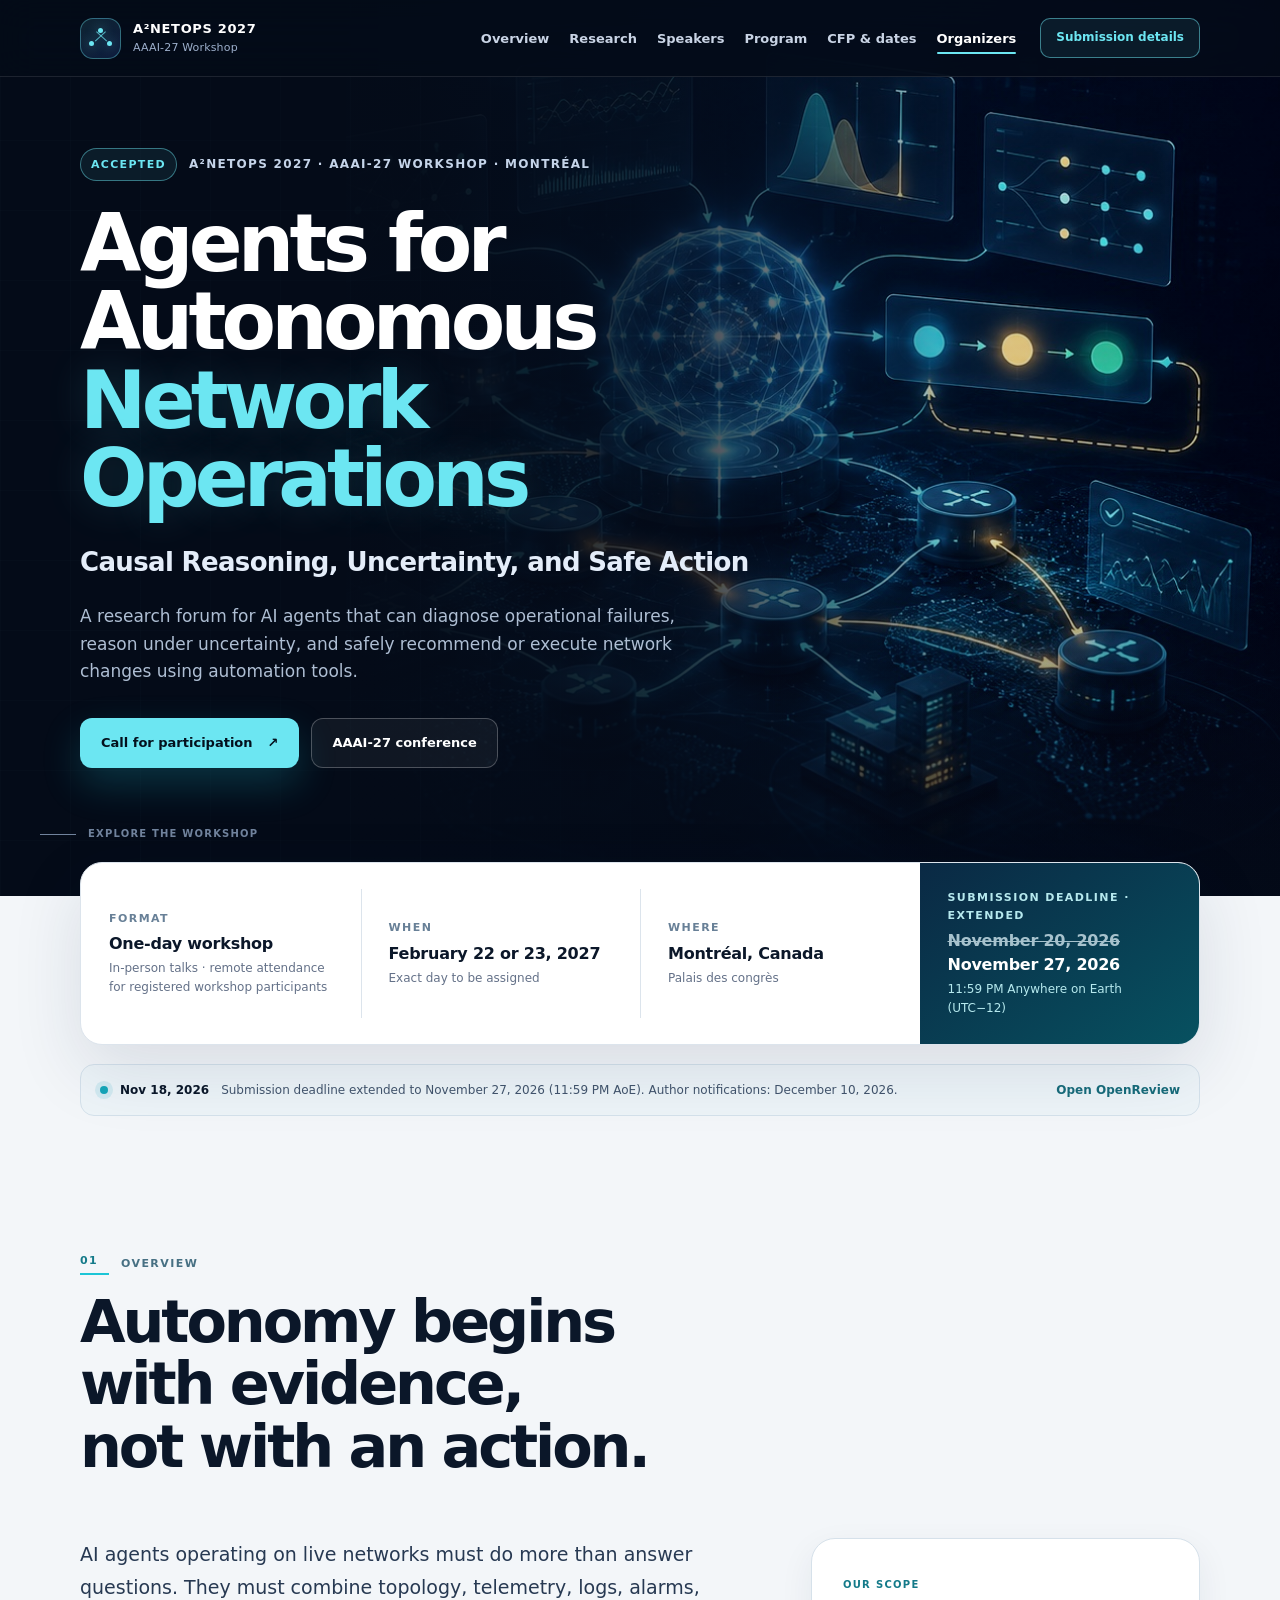
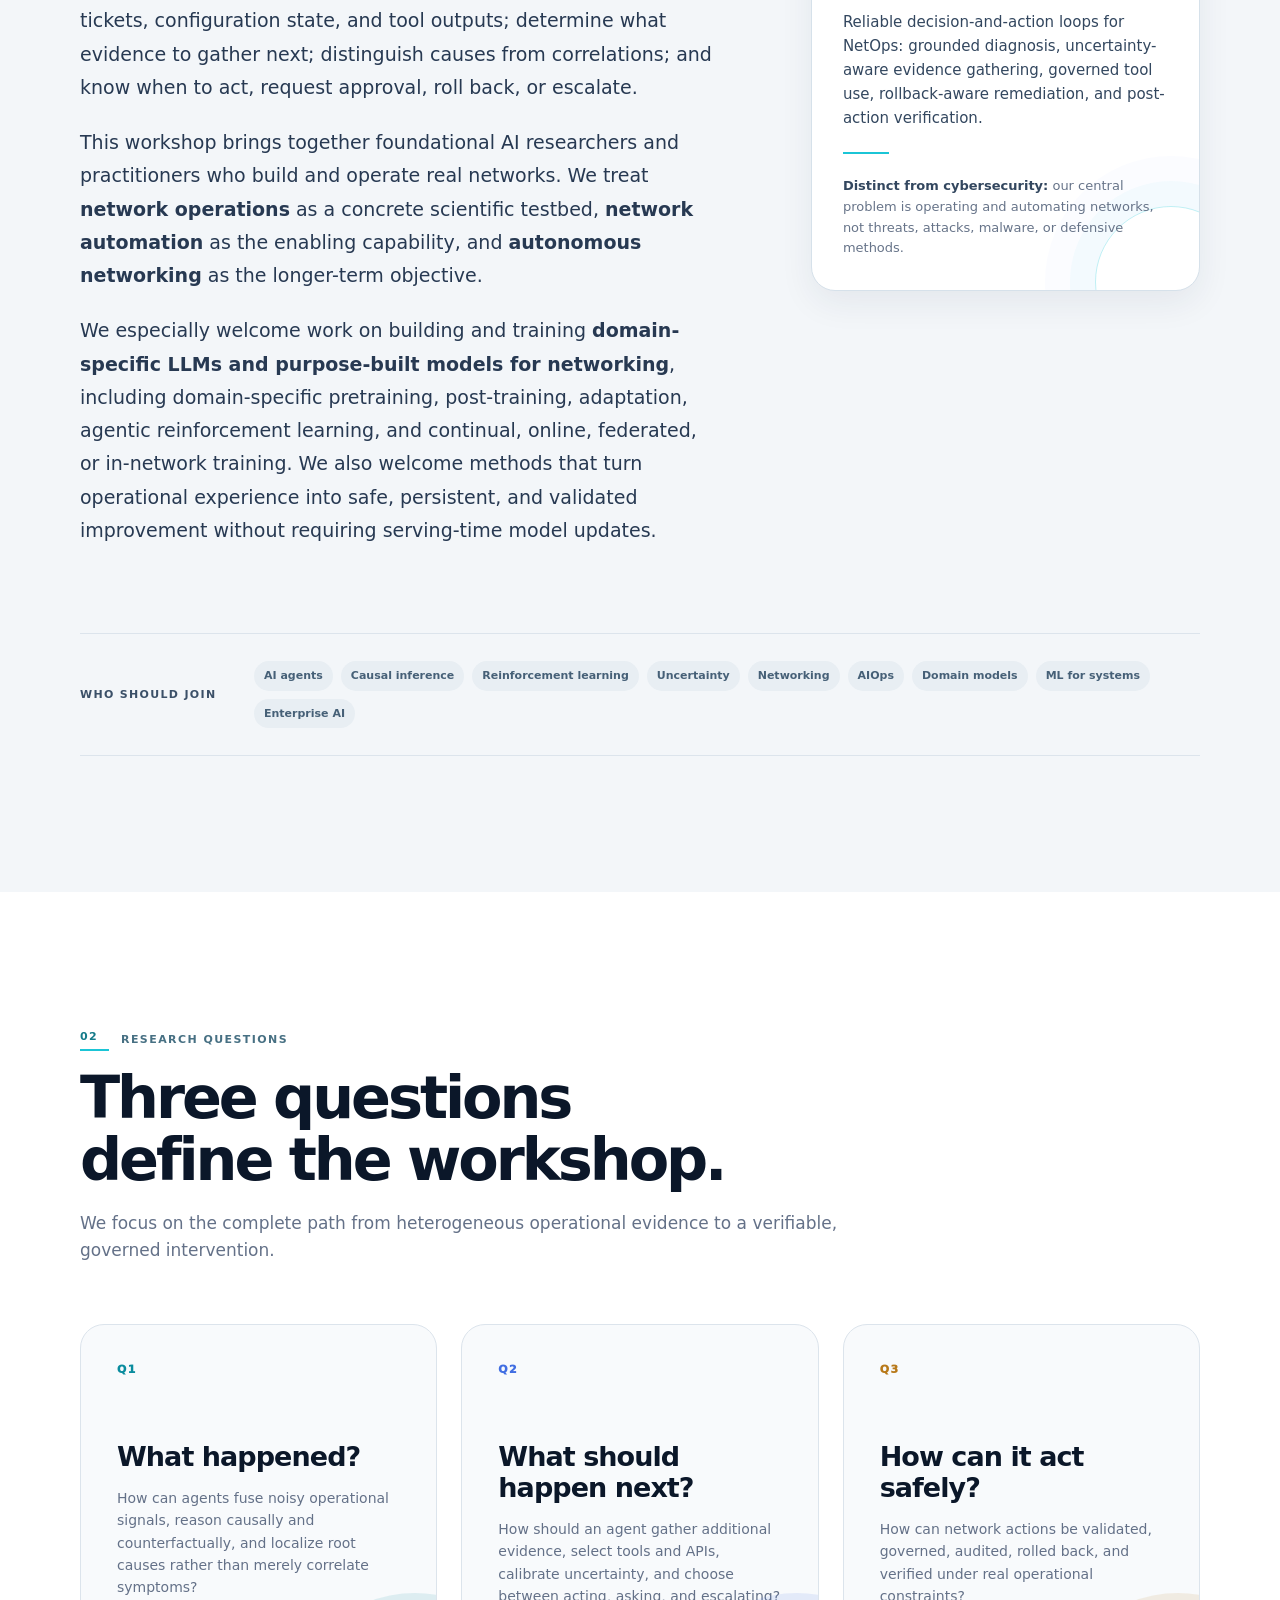
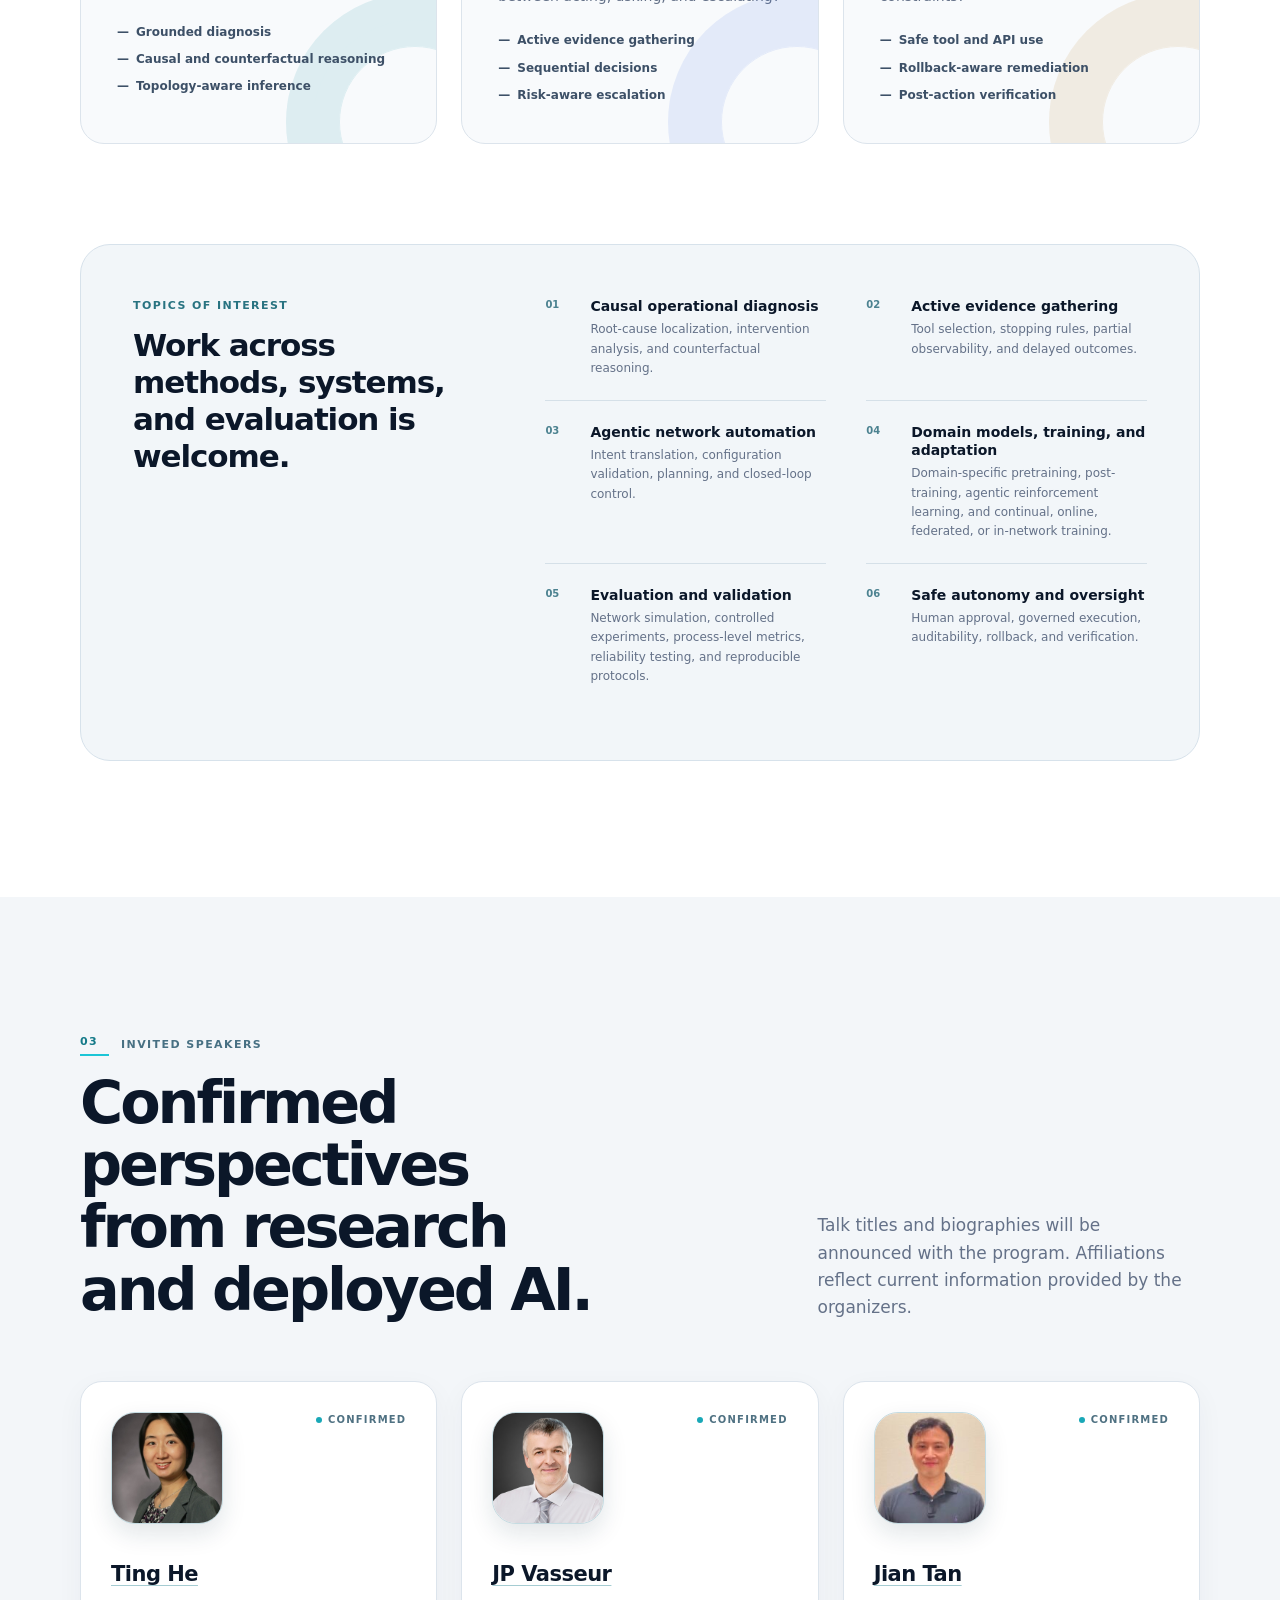
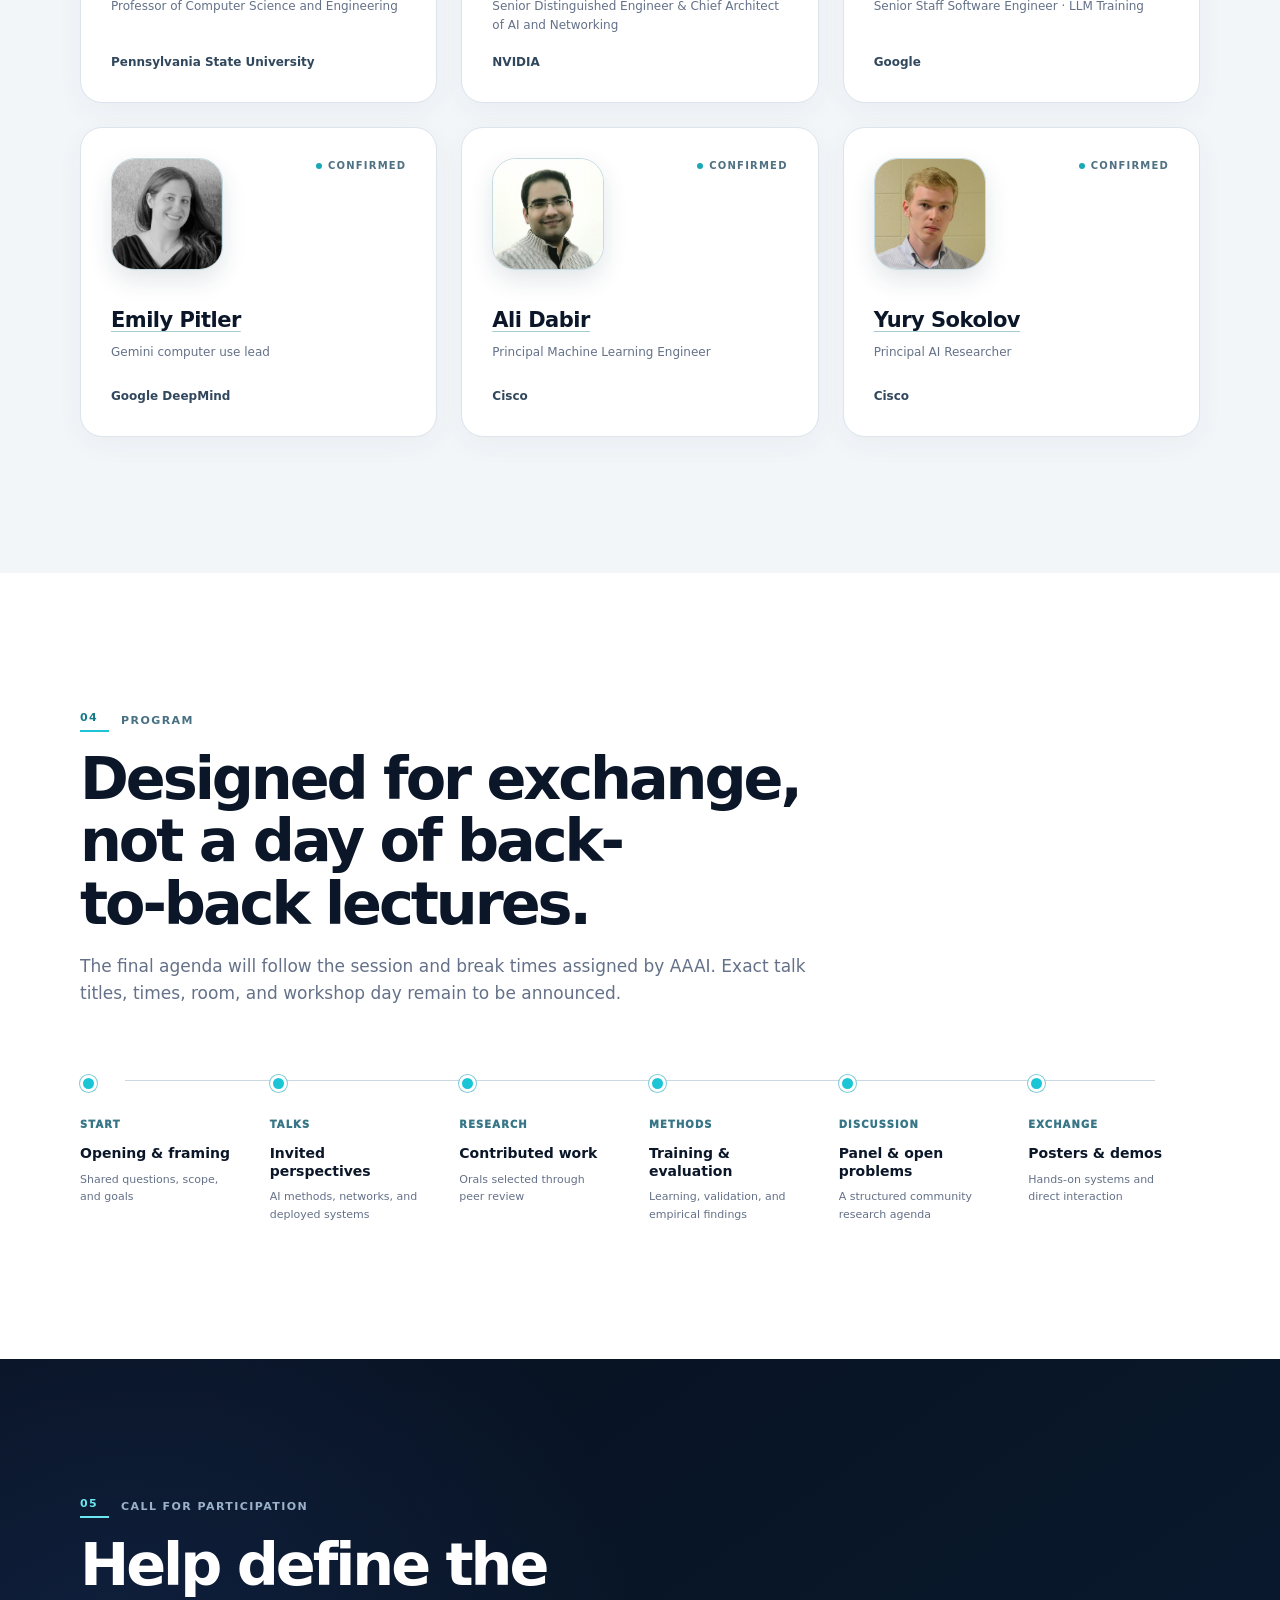
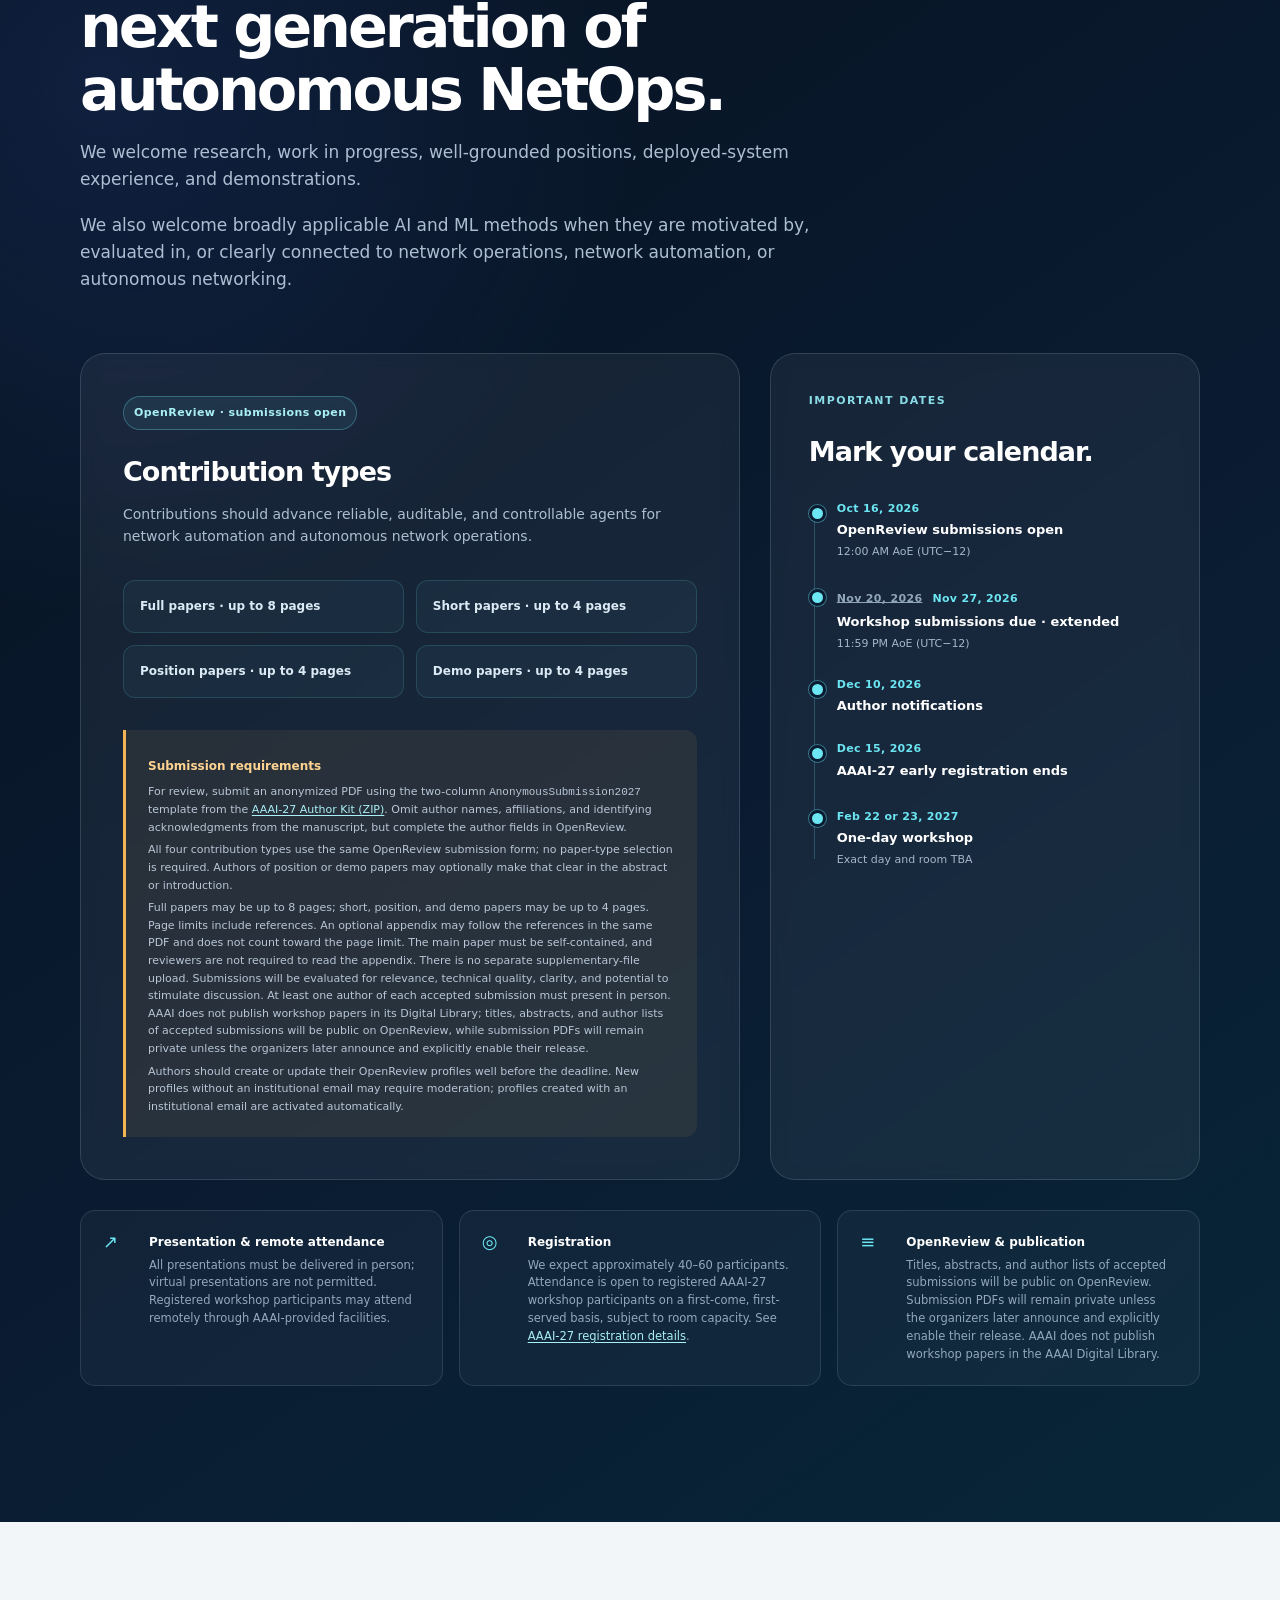
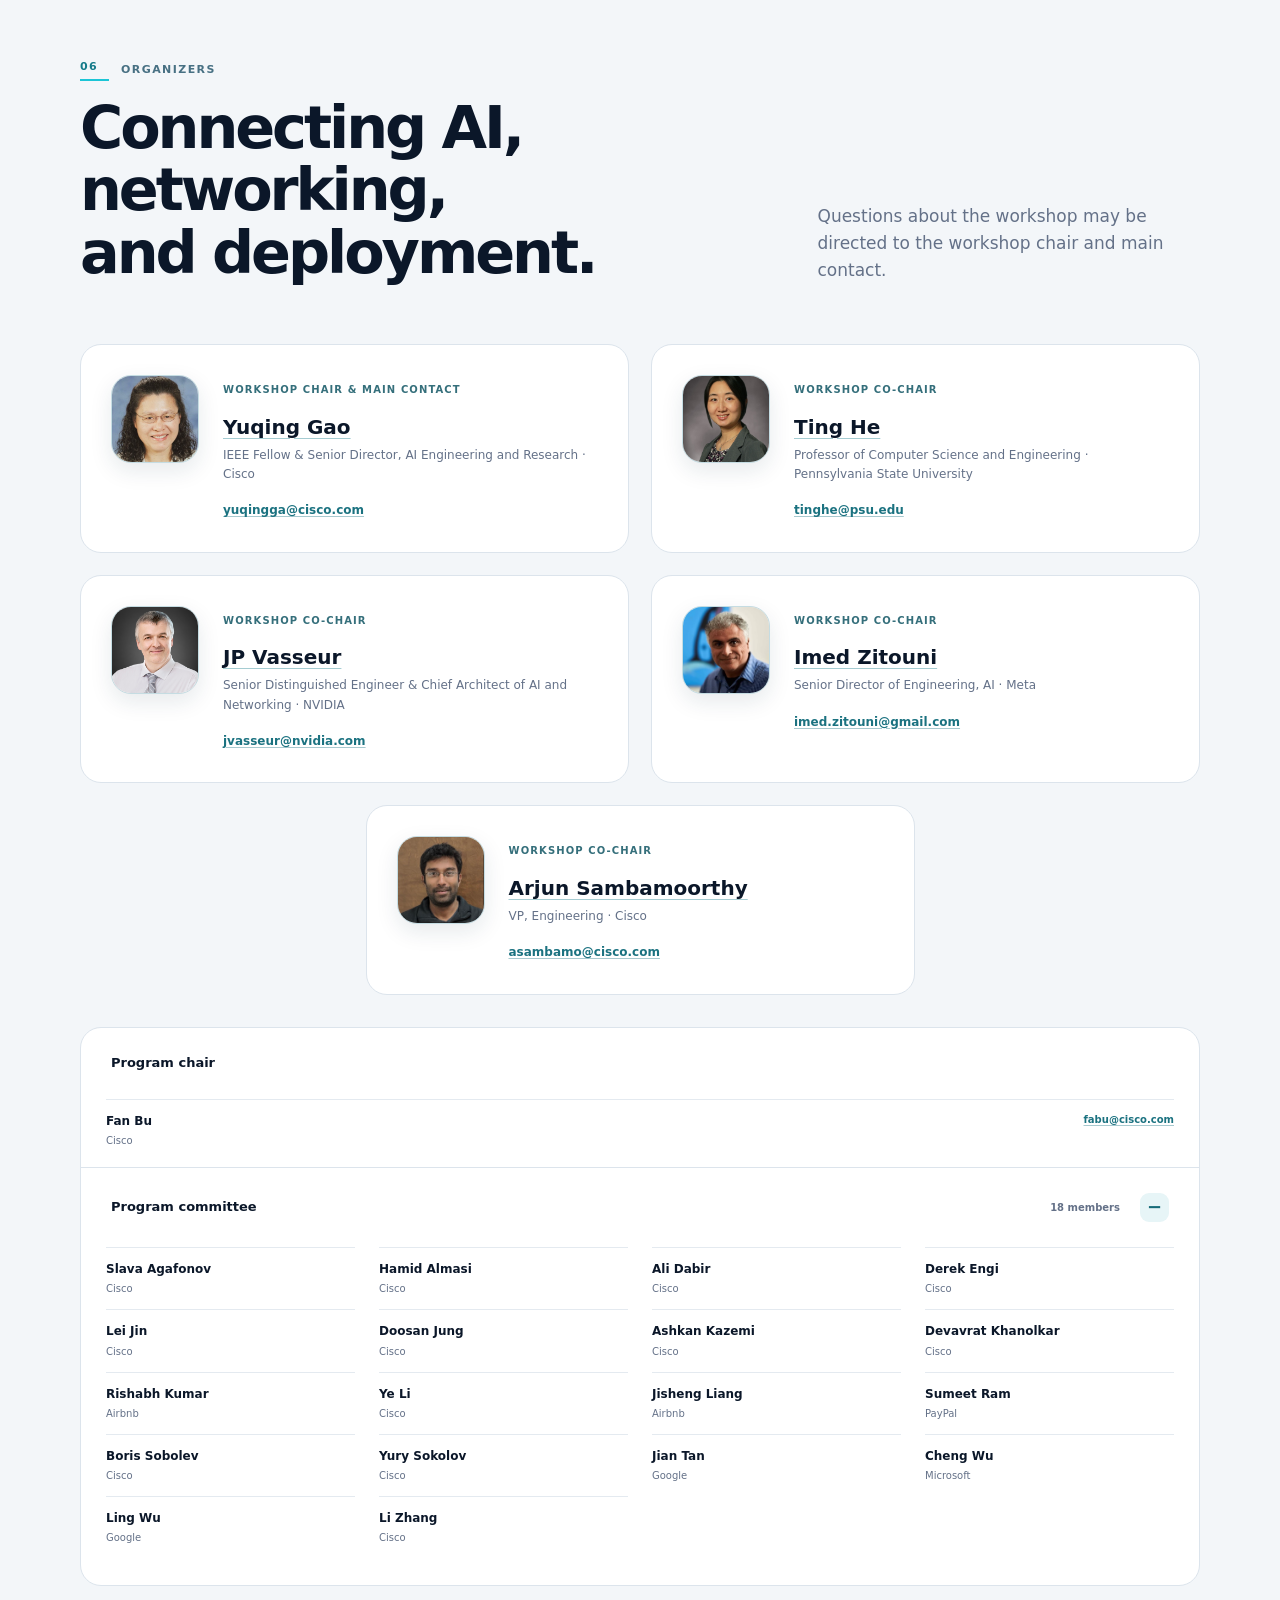
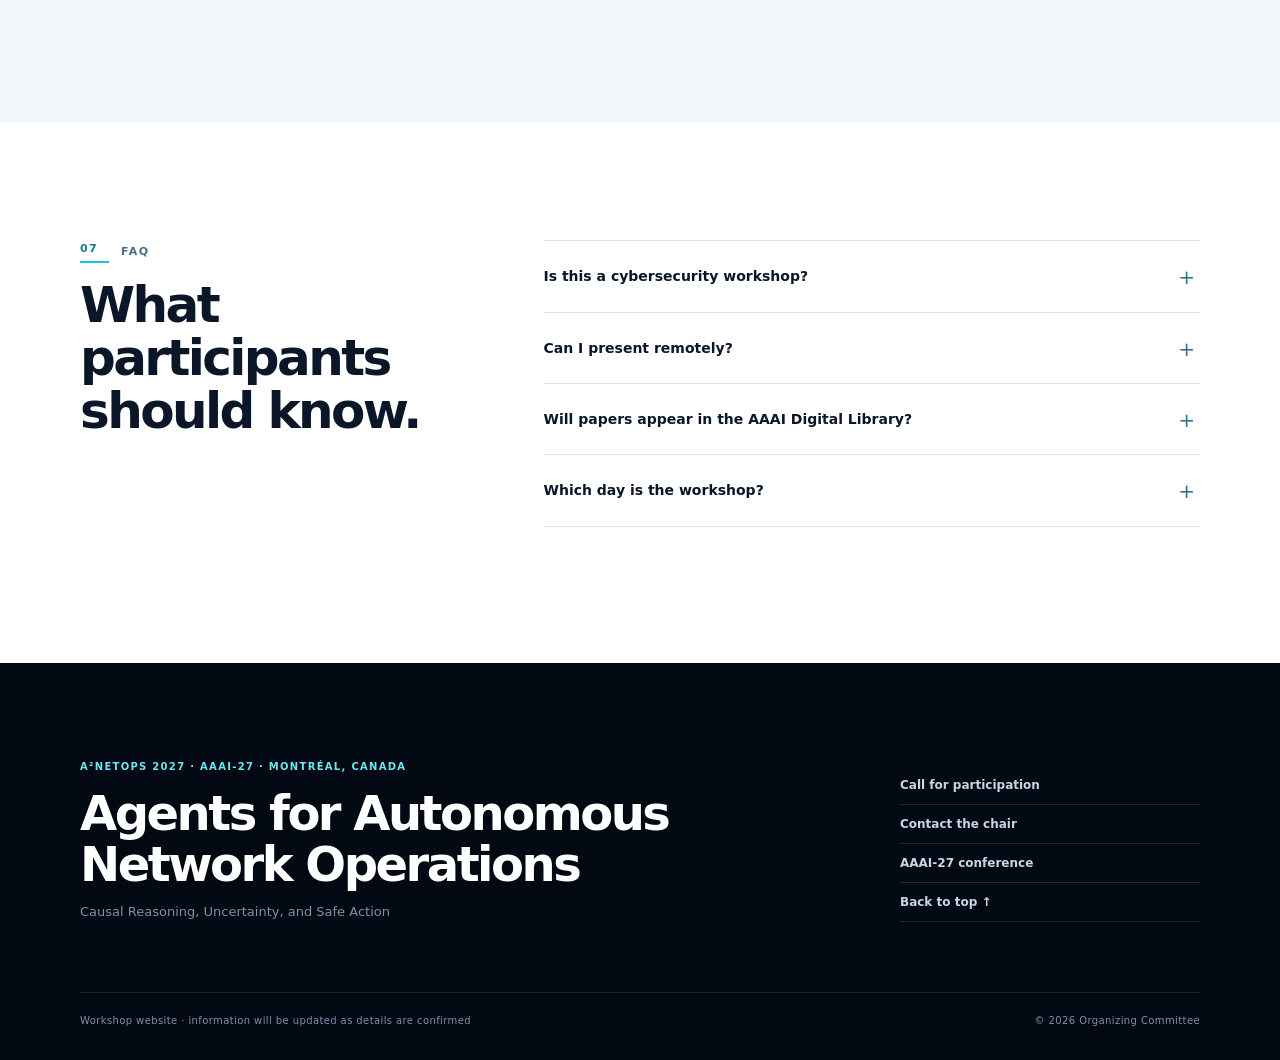
==== commit 5cc804ff: "Clarify anonymous submission and single paper form" ====
--- a/index.html
+++ b/index.html
@@ -217,7 +217,9 @@
             </div>
             <div class="pending-policy">
               <strong>Submission requirements</strong>
-              <p>Full papers may be up to 8 pages; short, position, and demo papers may be up to 4 pages. Page limits include references. An optional appendix may follow the references in the same PDF and does not count toward the page limit. The main paper must be self-contained, and reviewers are not required to read the appendix. There is no separate supplementary-file upload. Use the two-column format in the <a href="https://aaai.org/authorkit27/" target="_blank" rel="noopener">AAAI-27 Author Kit (ZIP)</a>. Submissions will be evaluated for relevance, technical quality, clarity, and potential to stimulate discussion. At least one author of each accepted submission must present in person. AAAI does not publish workshop papers in its Digital Library; titles, abstracts, and author lists of accepted submissions will be public on OpenReview, while submission PDFs will remain private unless the organizers later announce and explicitly enable their release.</p>
+              <p>For review, submit an anonymized PDF using the two-column <code>AnonymousSubmission2027</code> template from the <a href="https://aaai.org/authorkit27/" target="_blank" rel="noopener">AAAI-27 Author Kit (ZIP)</a>. Omit author names, affiliations, and identifying acknowledgments from the manuscript, but complete the author fields in OpenReview.</p>
+              <p>All four contribution types use the same OpenReview submission form; no paper-type selection is required. Authors of position or demo papers may optionally make that clear in the abstract or introduction.</p>
+              <p>Full papers may be up to 8 pages; short, position, and demo papers may be up to 4 pages. Page limits include references. An optional appendix may follow the references in the same PDF and does not count toward the page limit. The main paper must be self-contained, and reviewers are not required to read the appendix. There is no separate supplementary-file upload. Submissions will be evaluated for relevance, technical quality, clarity, and potential to stimulate discussion. At least one author of each accepted submission must present in person. AAAI does not publish workshop papers in its Digital Library; titles, abstracts, and author lists of accepted submissions will be public on OpenReview, while submission PDFs will remain private unless the organizers later announce and explicitly enable their release.</p>
               <p>Authors should create or update their OpenReview profiles well before the deadline. New profiles without an institutional email may require moderation; profiles created with an institutional email are activated automatically.</p>
             </div>
           </div>
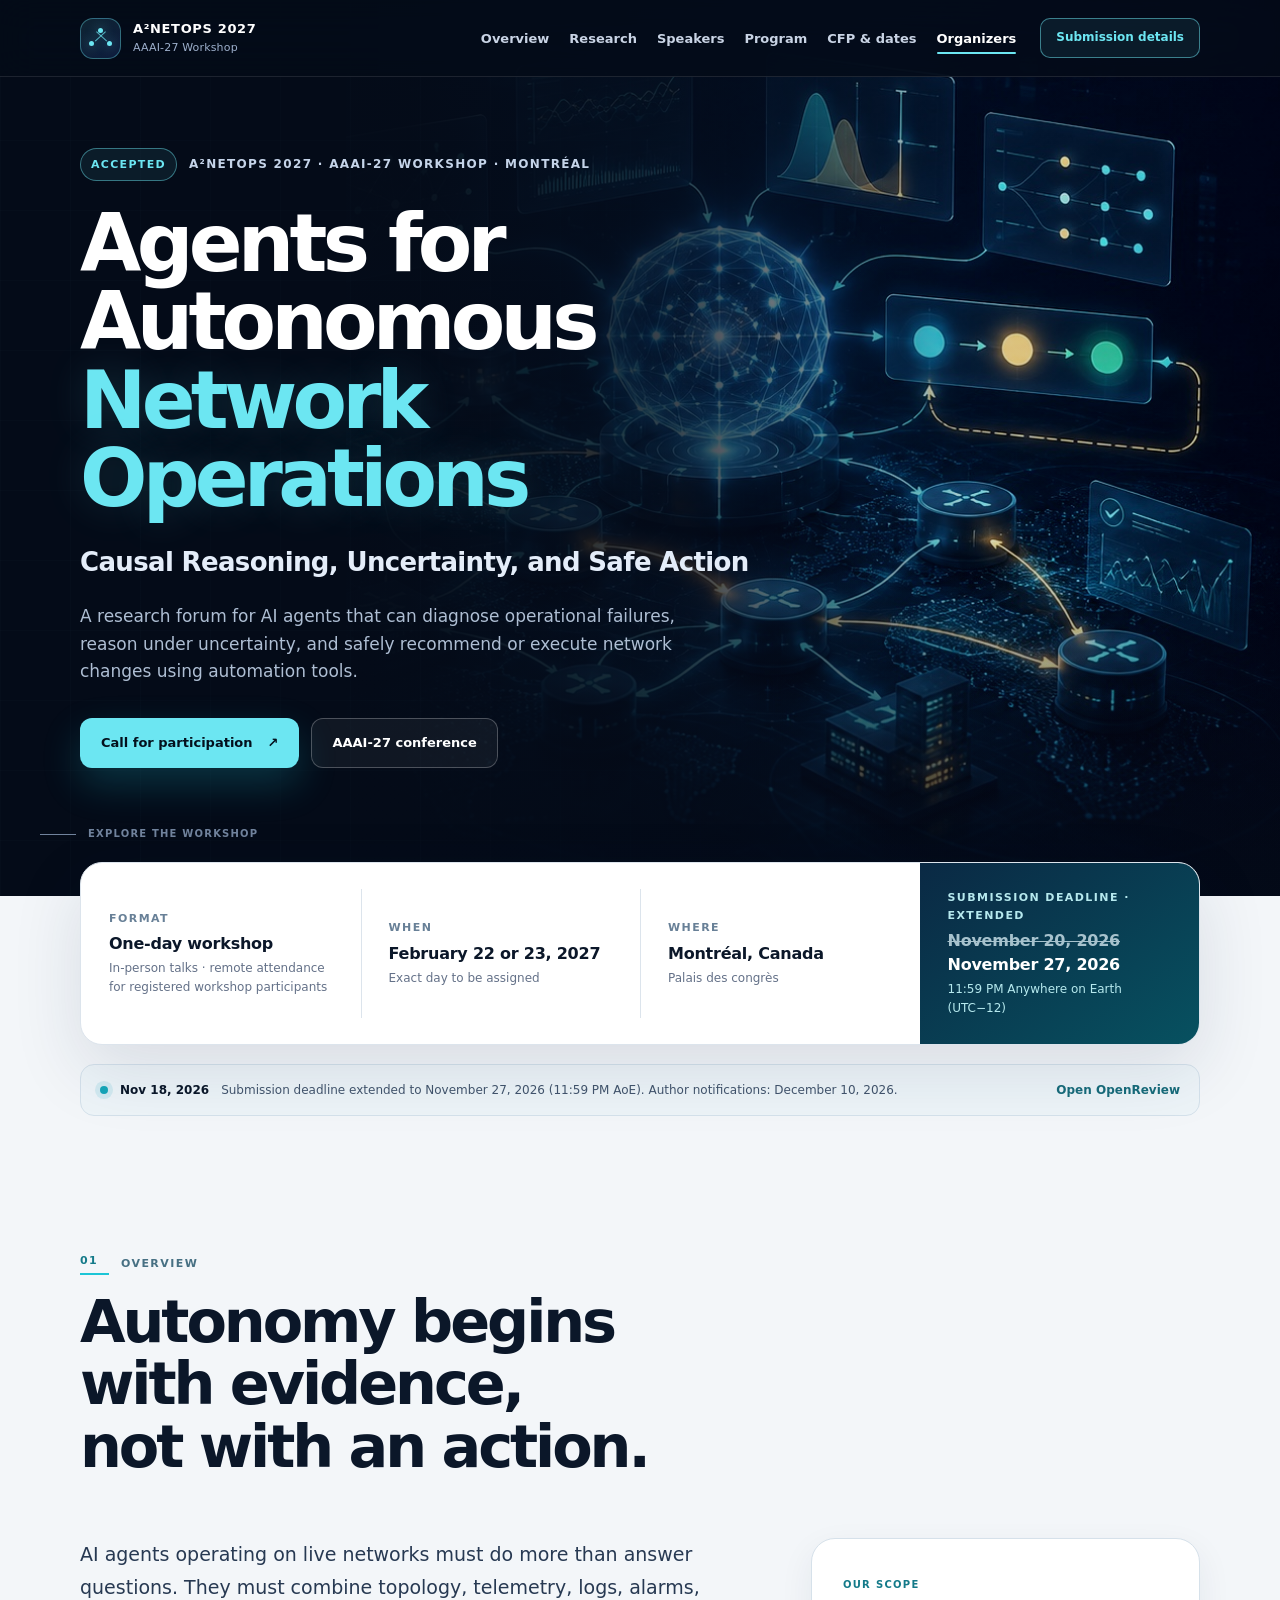
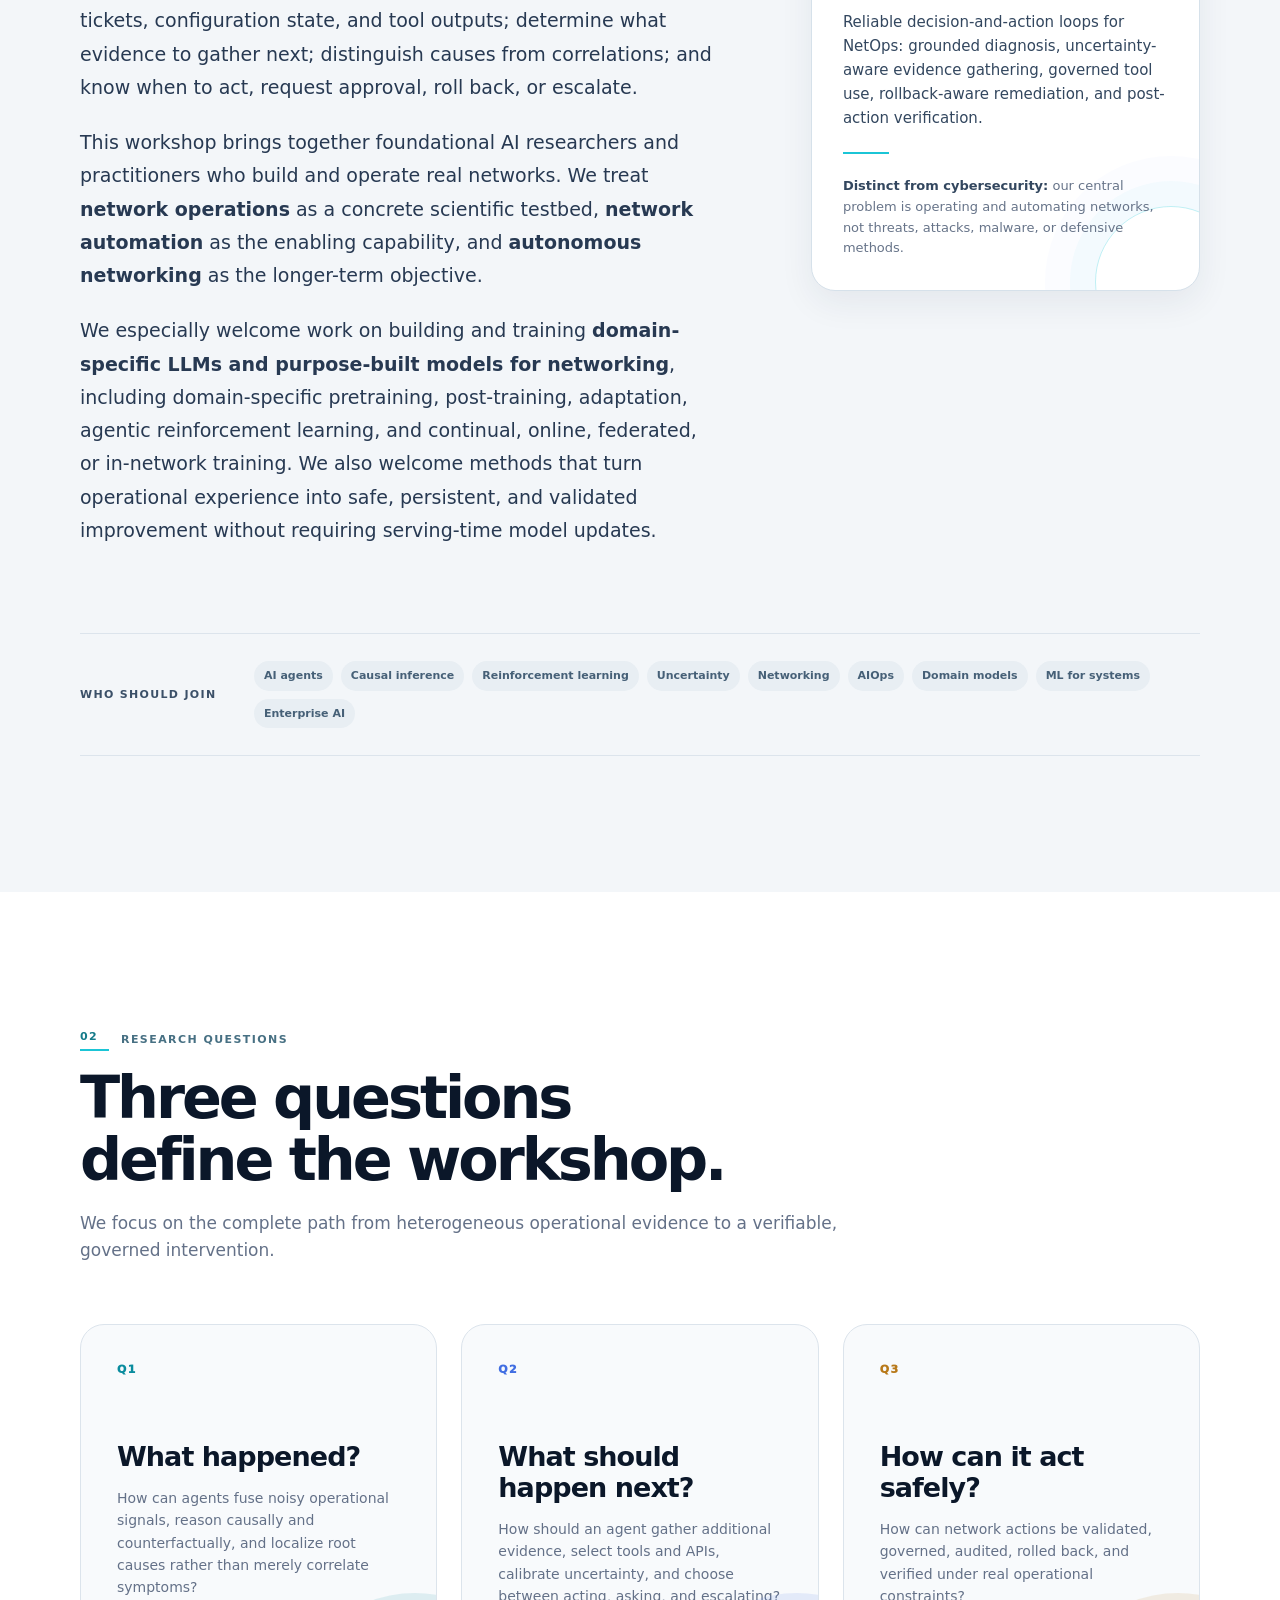
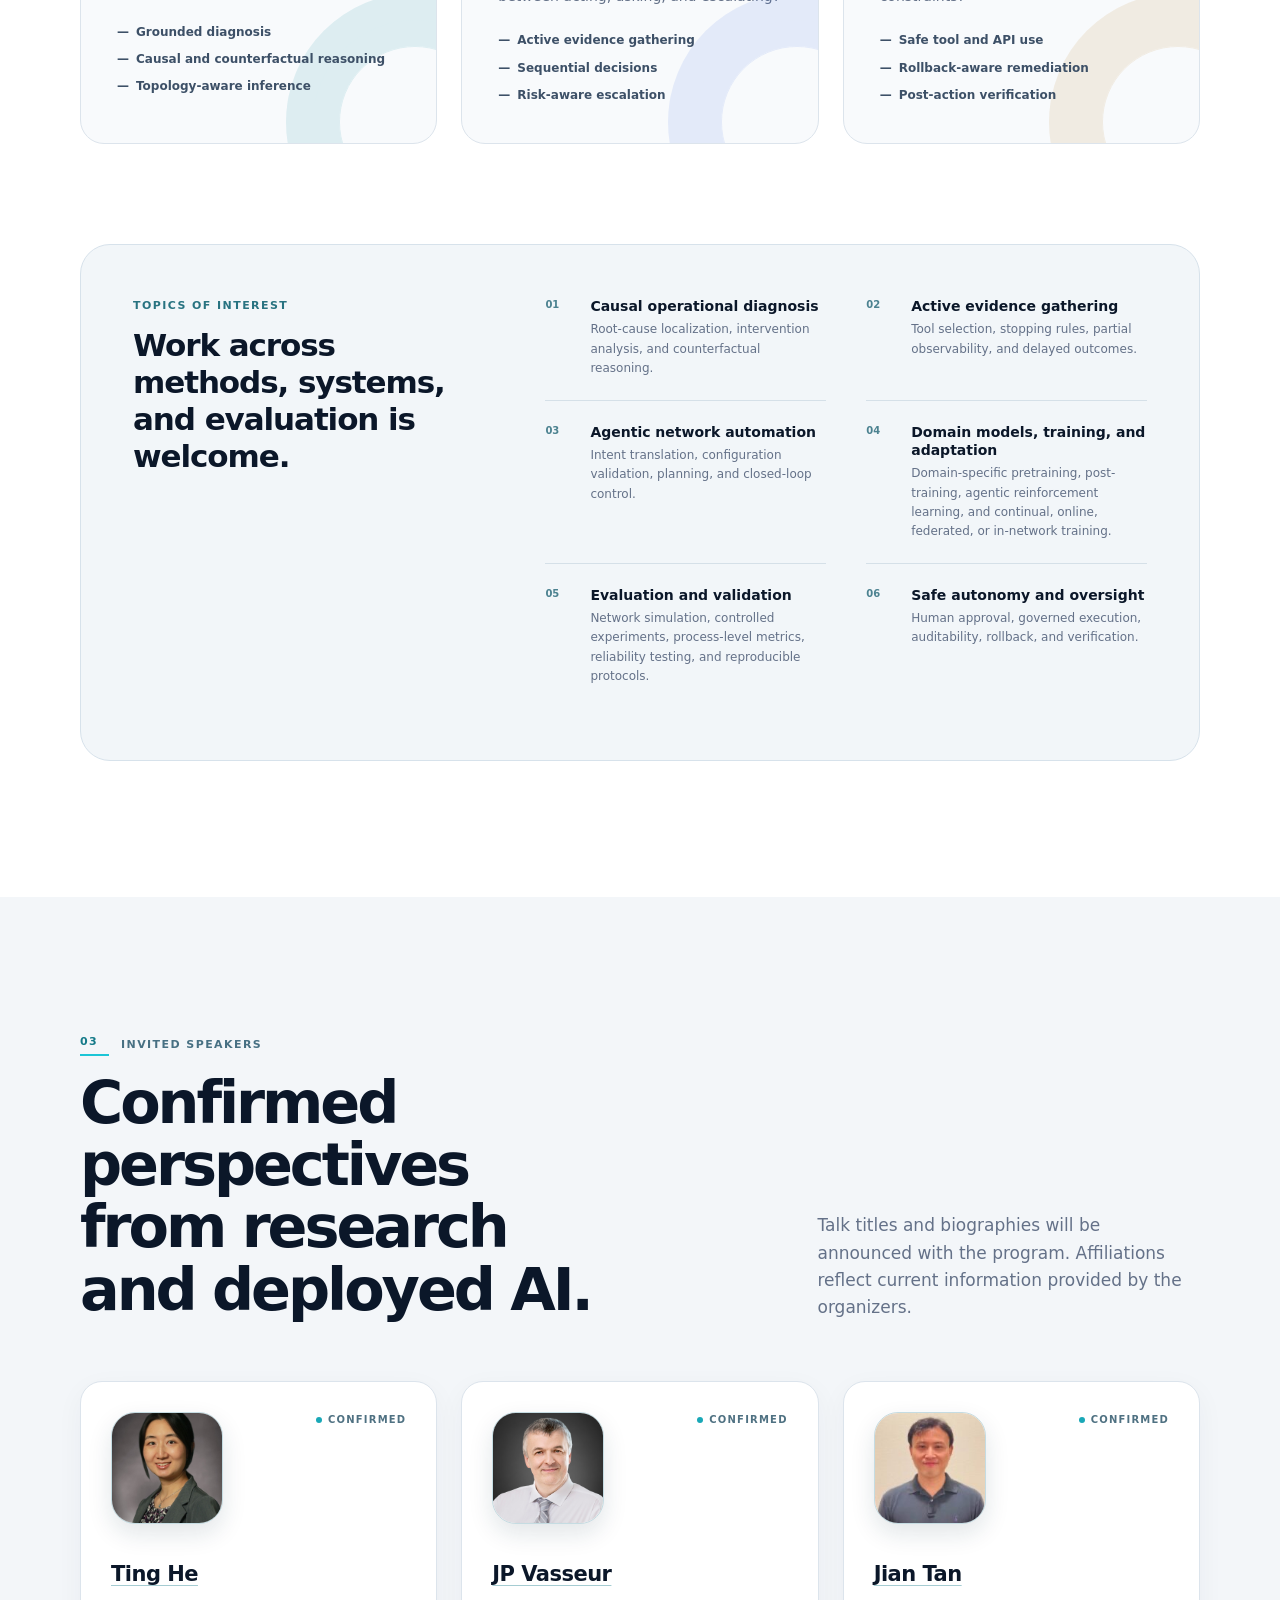
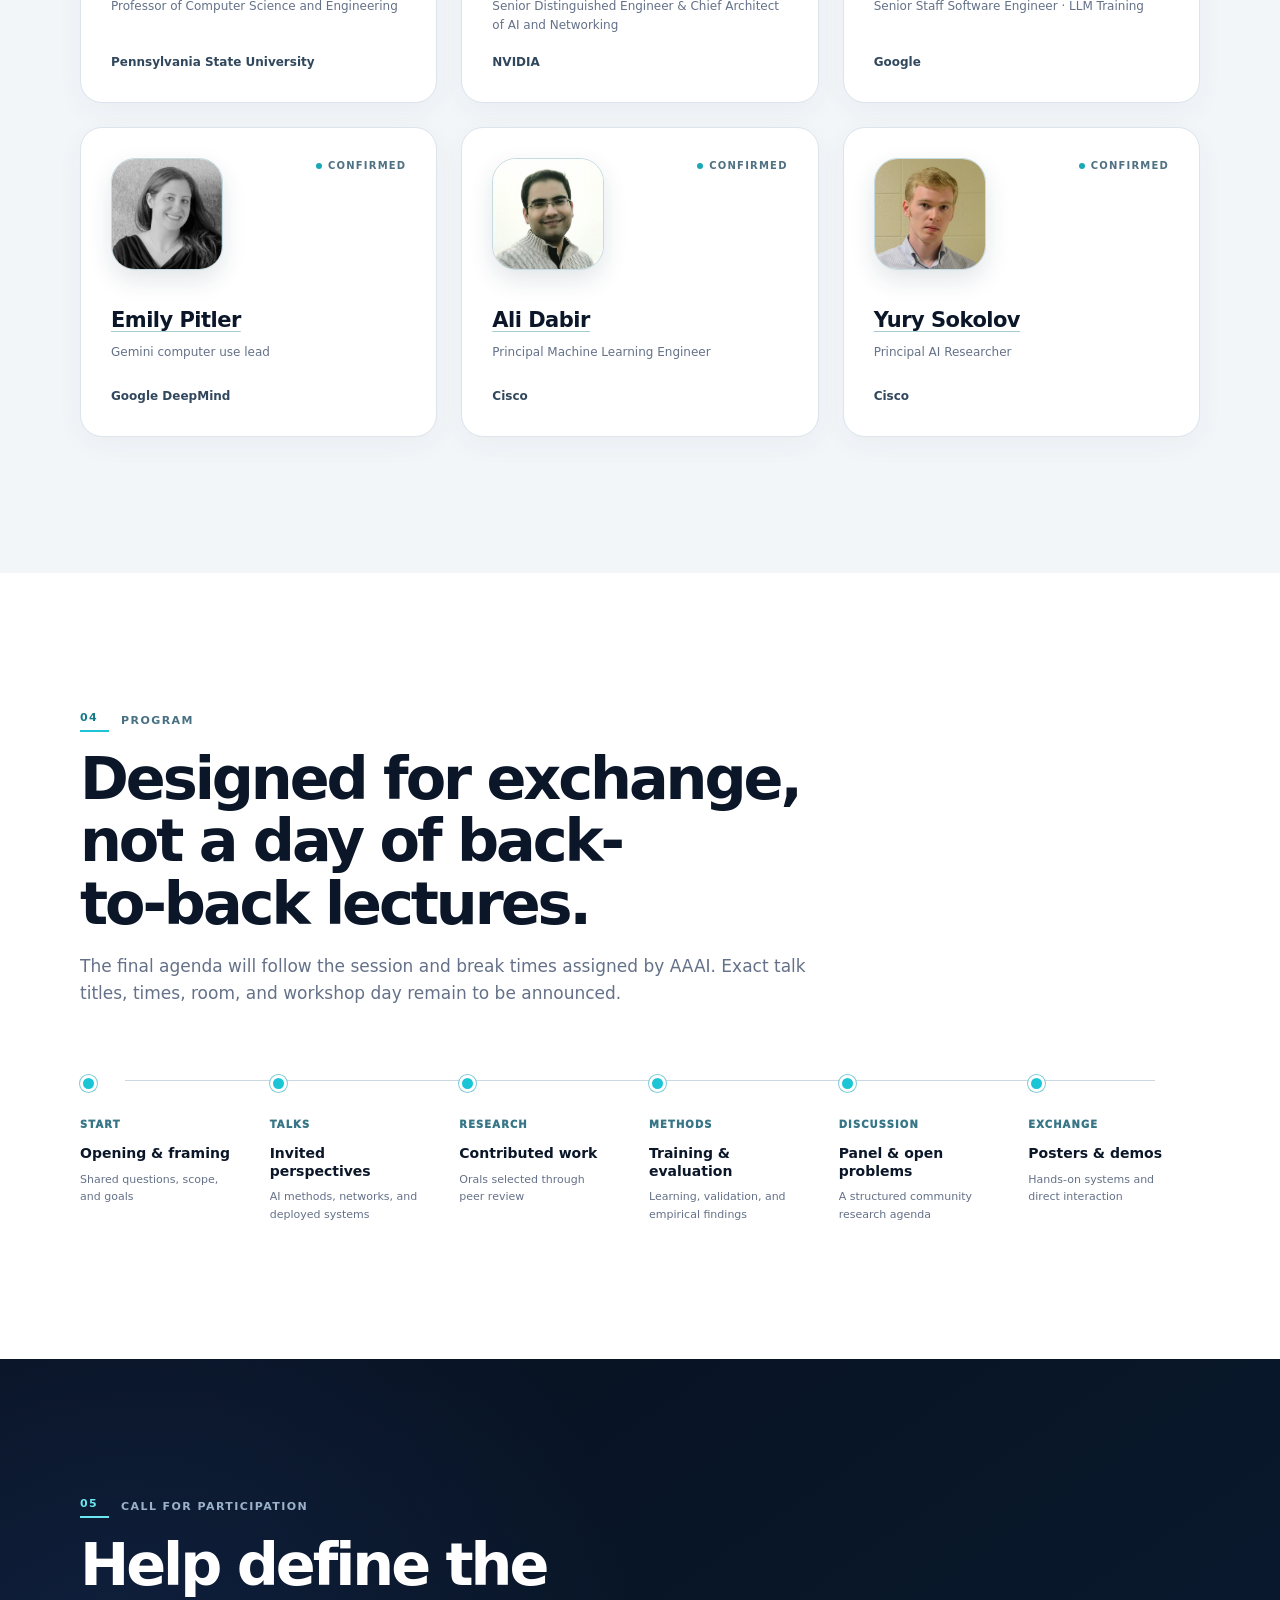
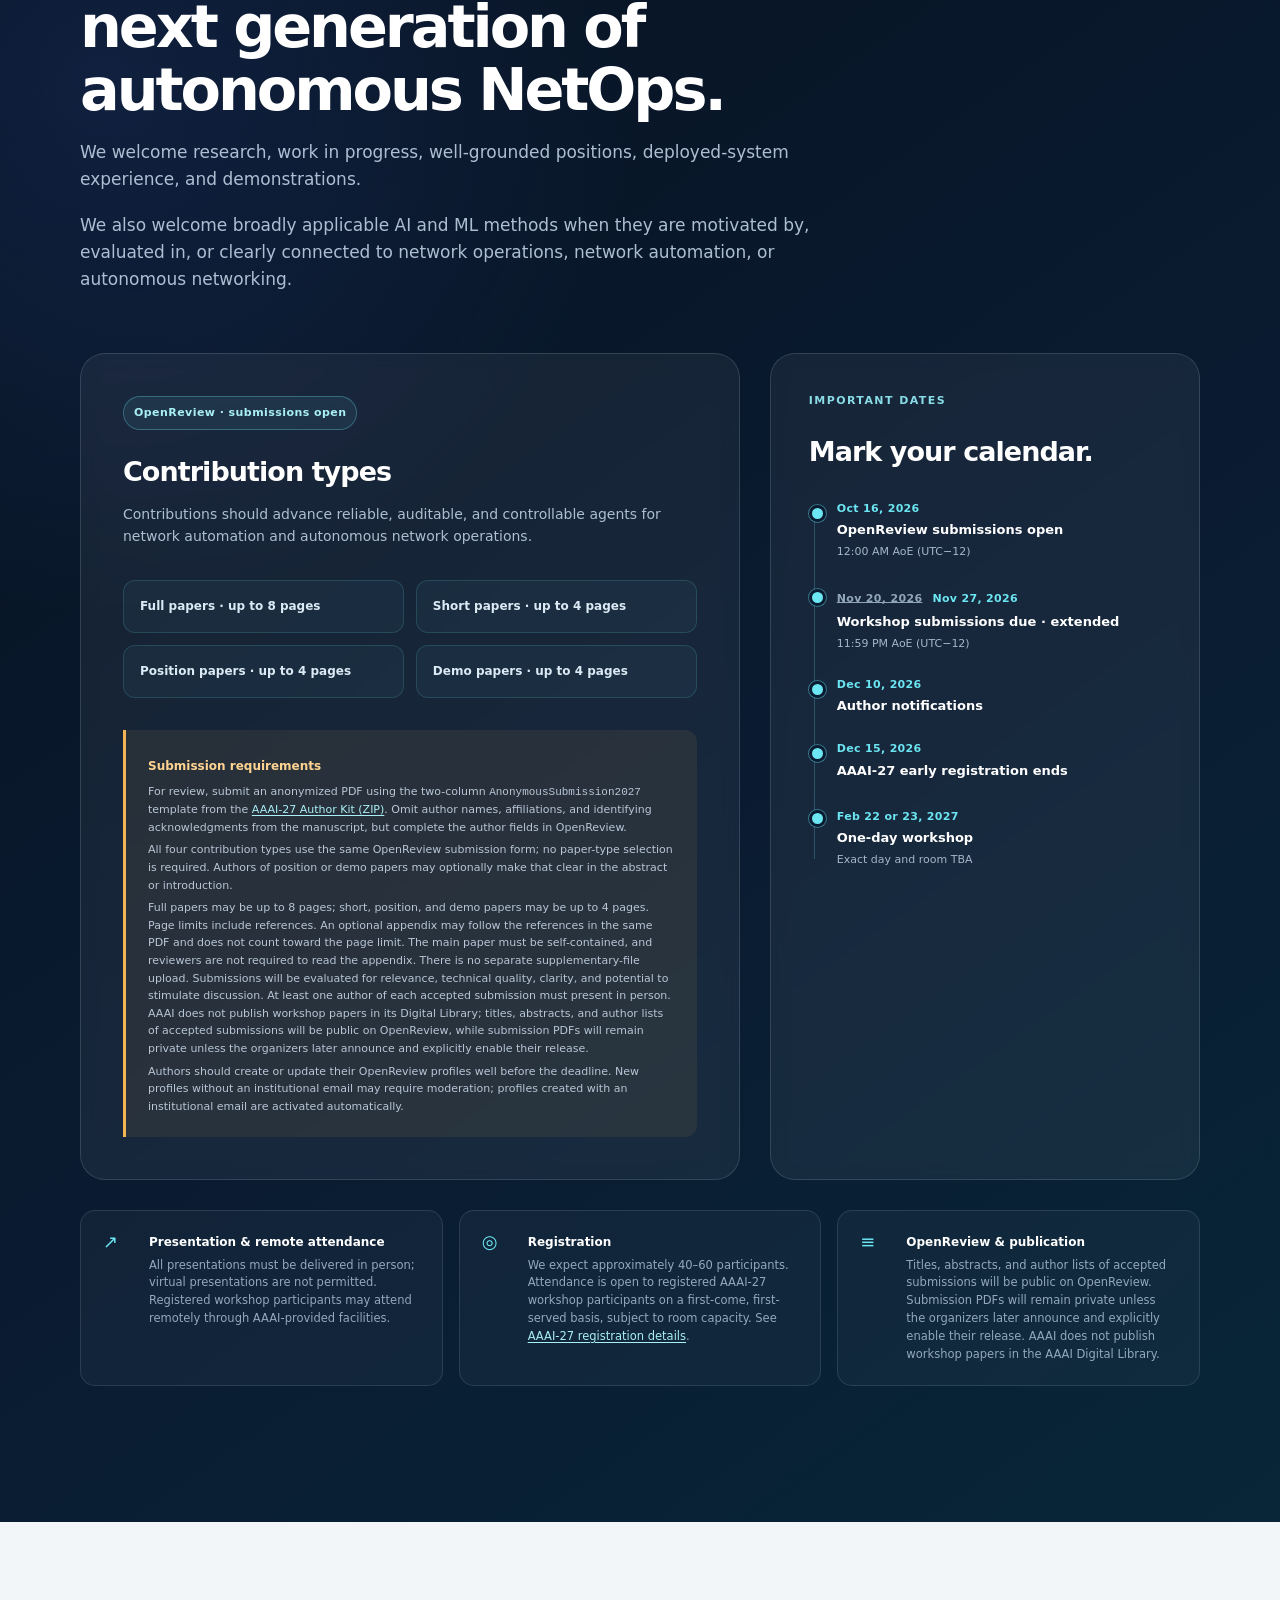
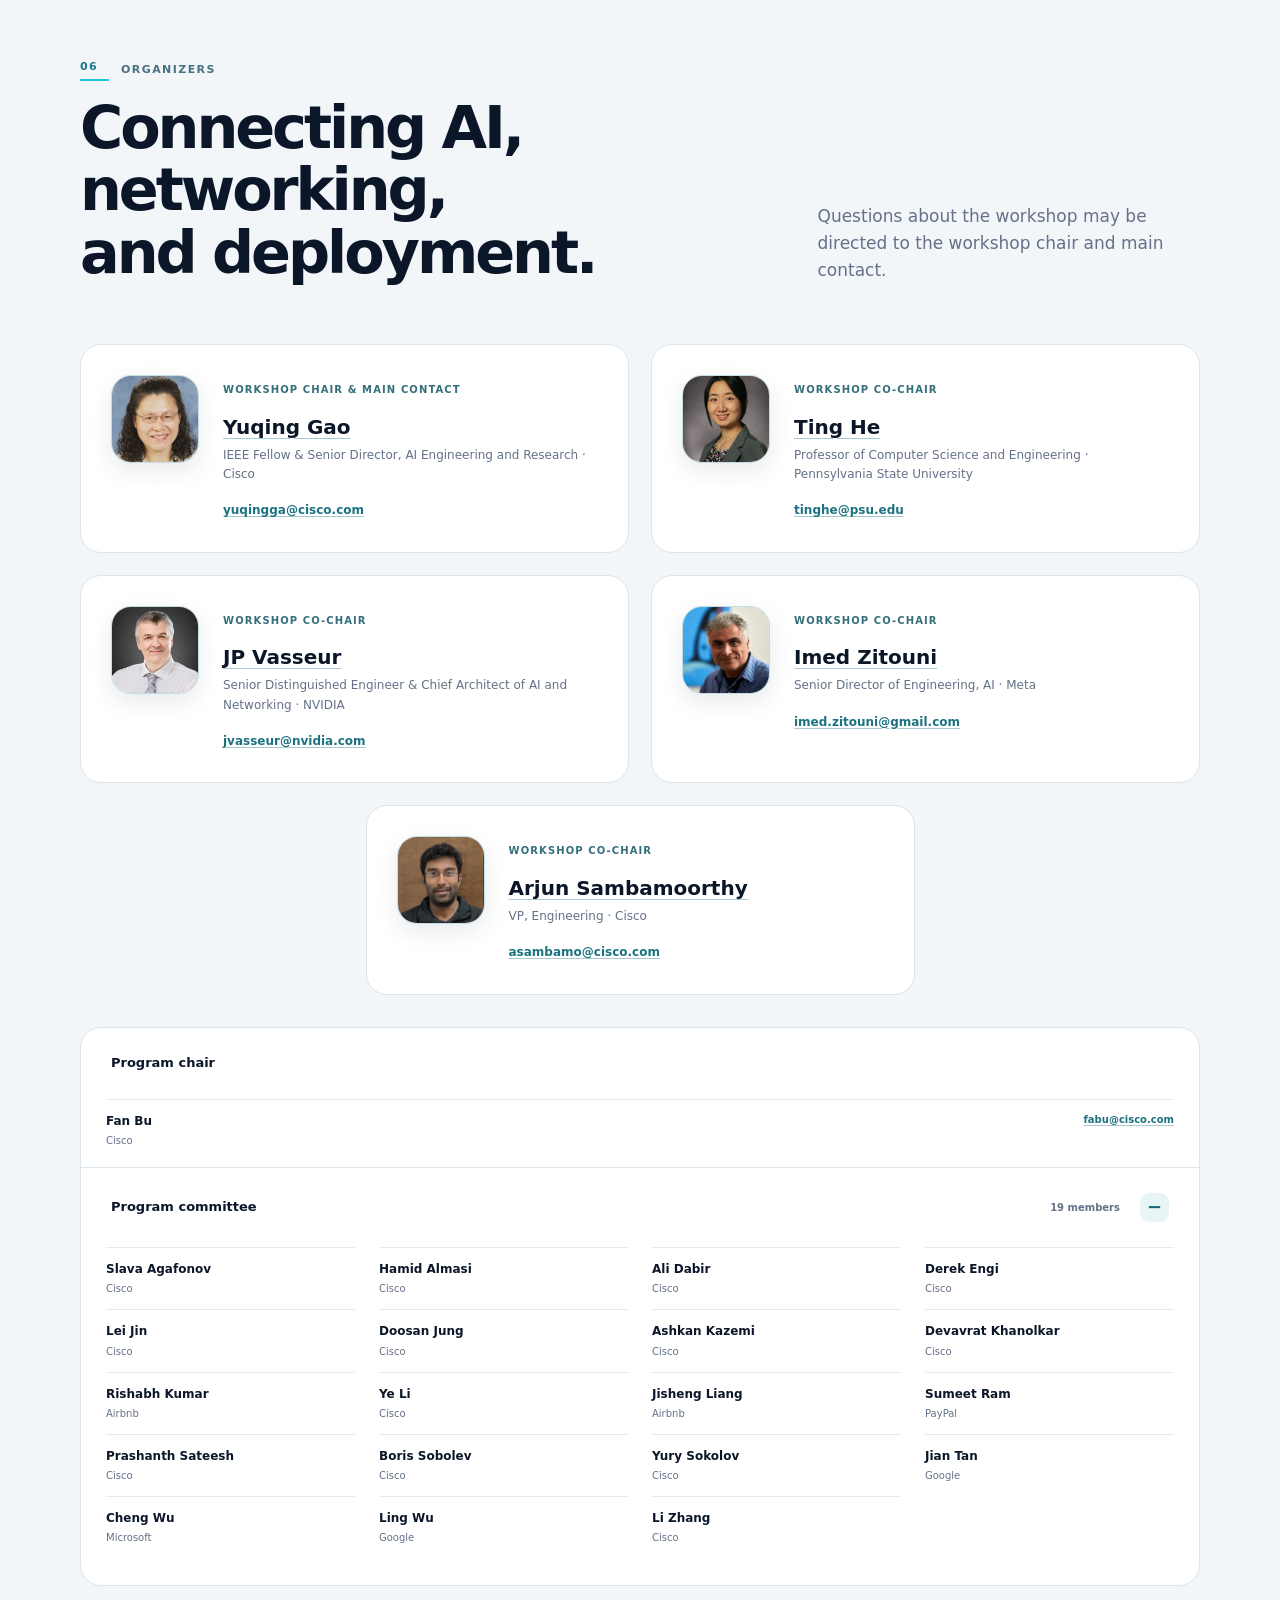
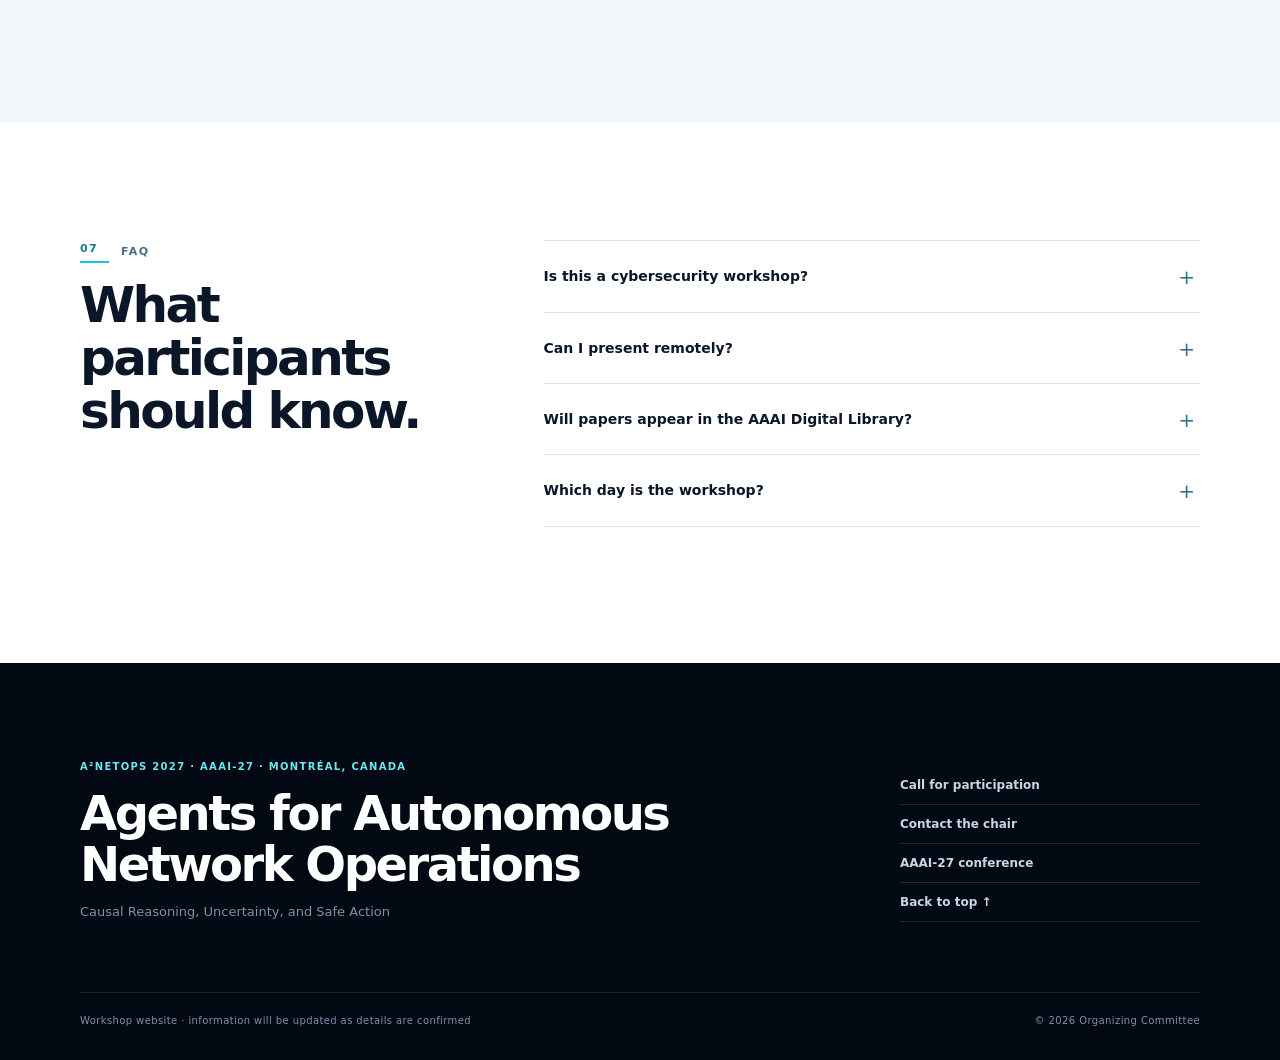
==== commit 1bb2adc6: "Add Prashanth Sateesh to program committee" ====
--- a/index.html
+++ b/index.html
@@ -268,7 +268,7 @@
           </div>
 
           <details class="committee" open>
-            <summary><span>Program committee</span><small>18 members</small></summary>
+            <summary><span>Program committee</span><small>19 members</small></summary>
             <ul class="committee-list">
               <li><strong>Slava Agafonov</strong><span>Cisco</span></li>
               <li><strong>Hamid Almasi</strong><span>Cisco</span></li>
@@ -282,6 +282,7 @@
               <li><strong>Ye Li</strong><span>Cisco</span></li>
               <li><strong>Jisheng Liang</strong><span>Airbnb</span></li>
               <li><strong>Sumeet Ram</strong><span>PayPal</span></li>
+              <li><strong>Prashanth Sateesh</strong><span>Cisco</span></li>
               <li><strong>Boris Sobolev</strong><span>Cisco</span></li>
               <li><strong>Yury Sokolov</strong><span>Cisco</span></li>
               <li><strong>Jian Tan</strong><span>Google</span></li>
